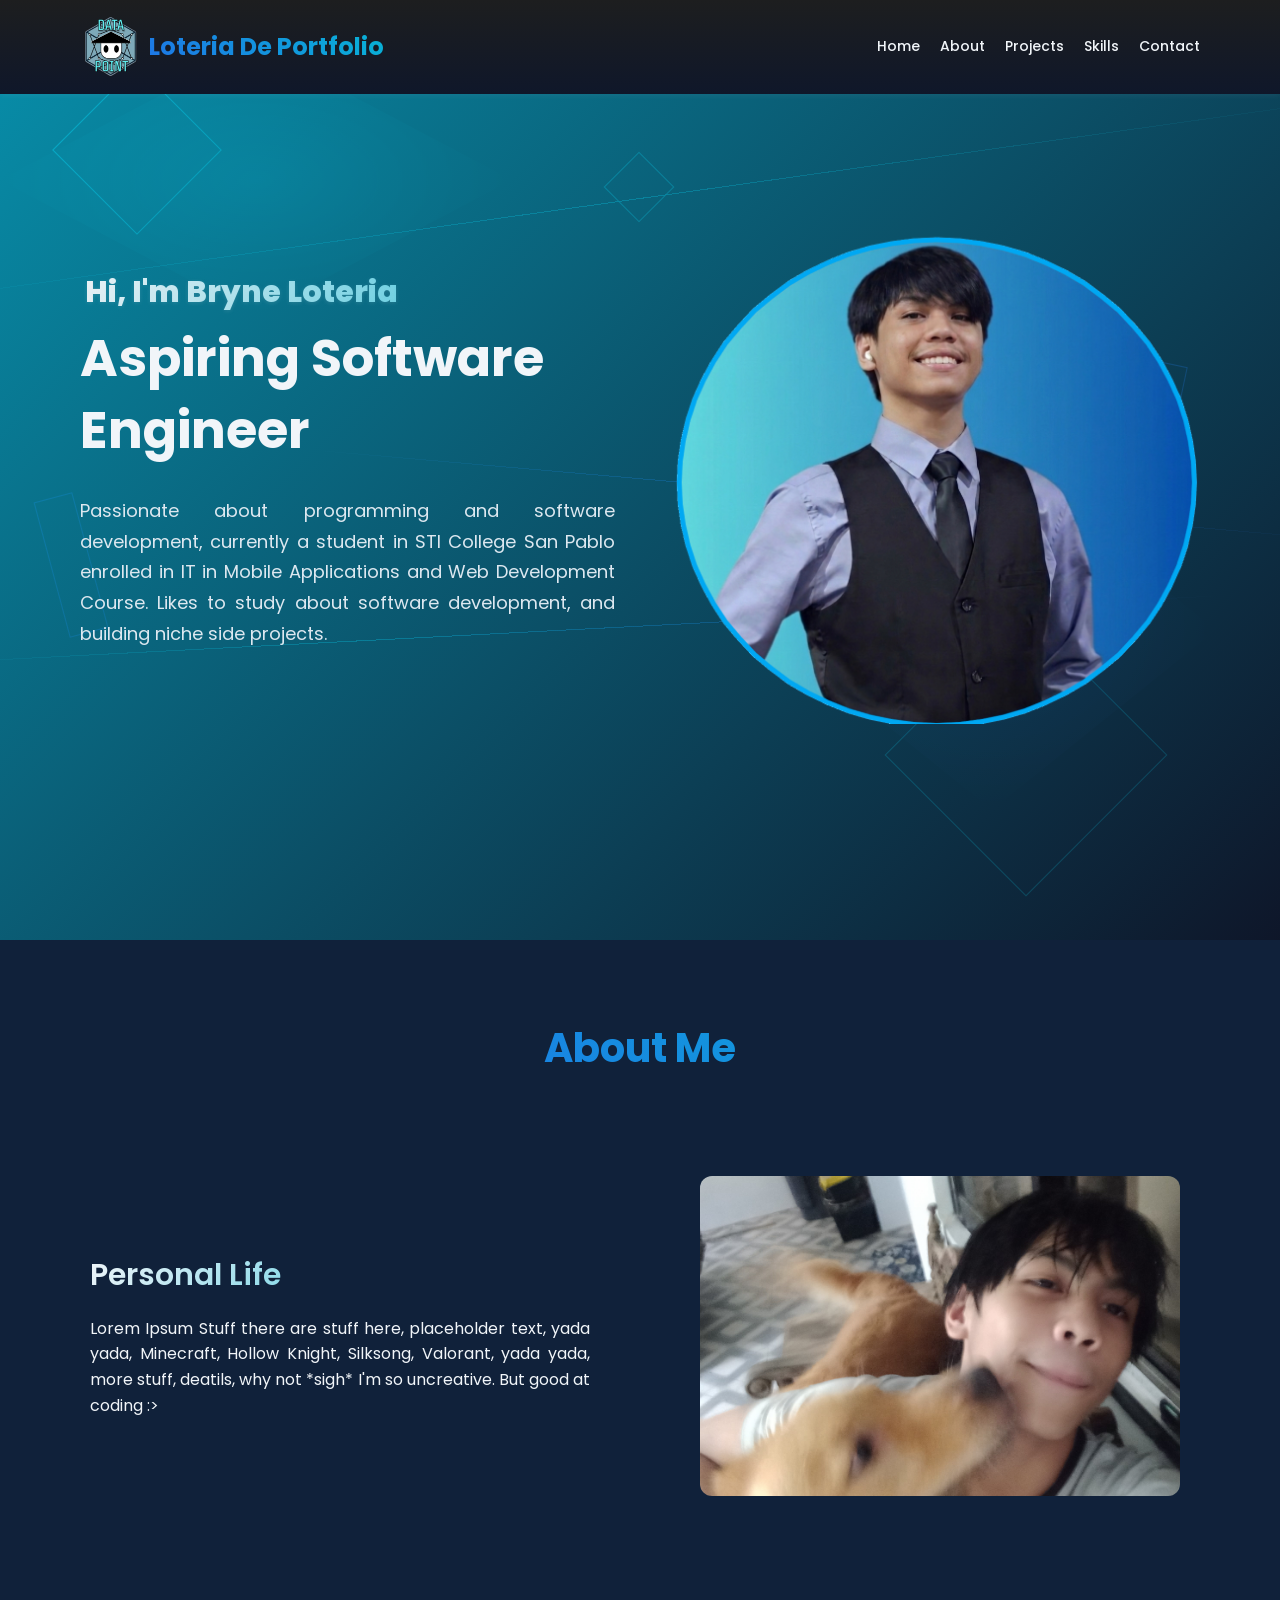
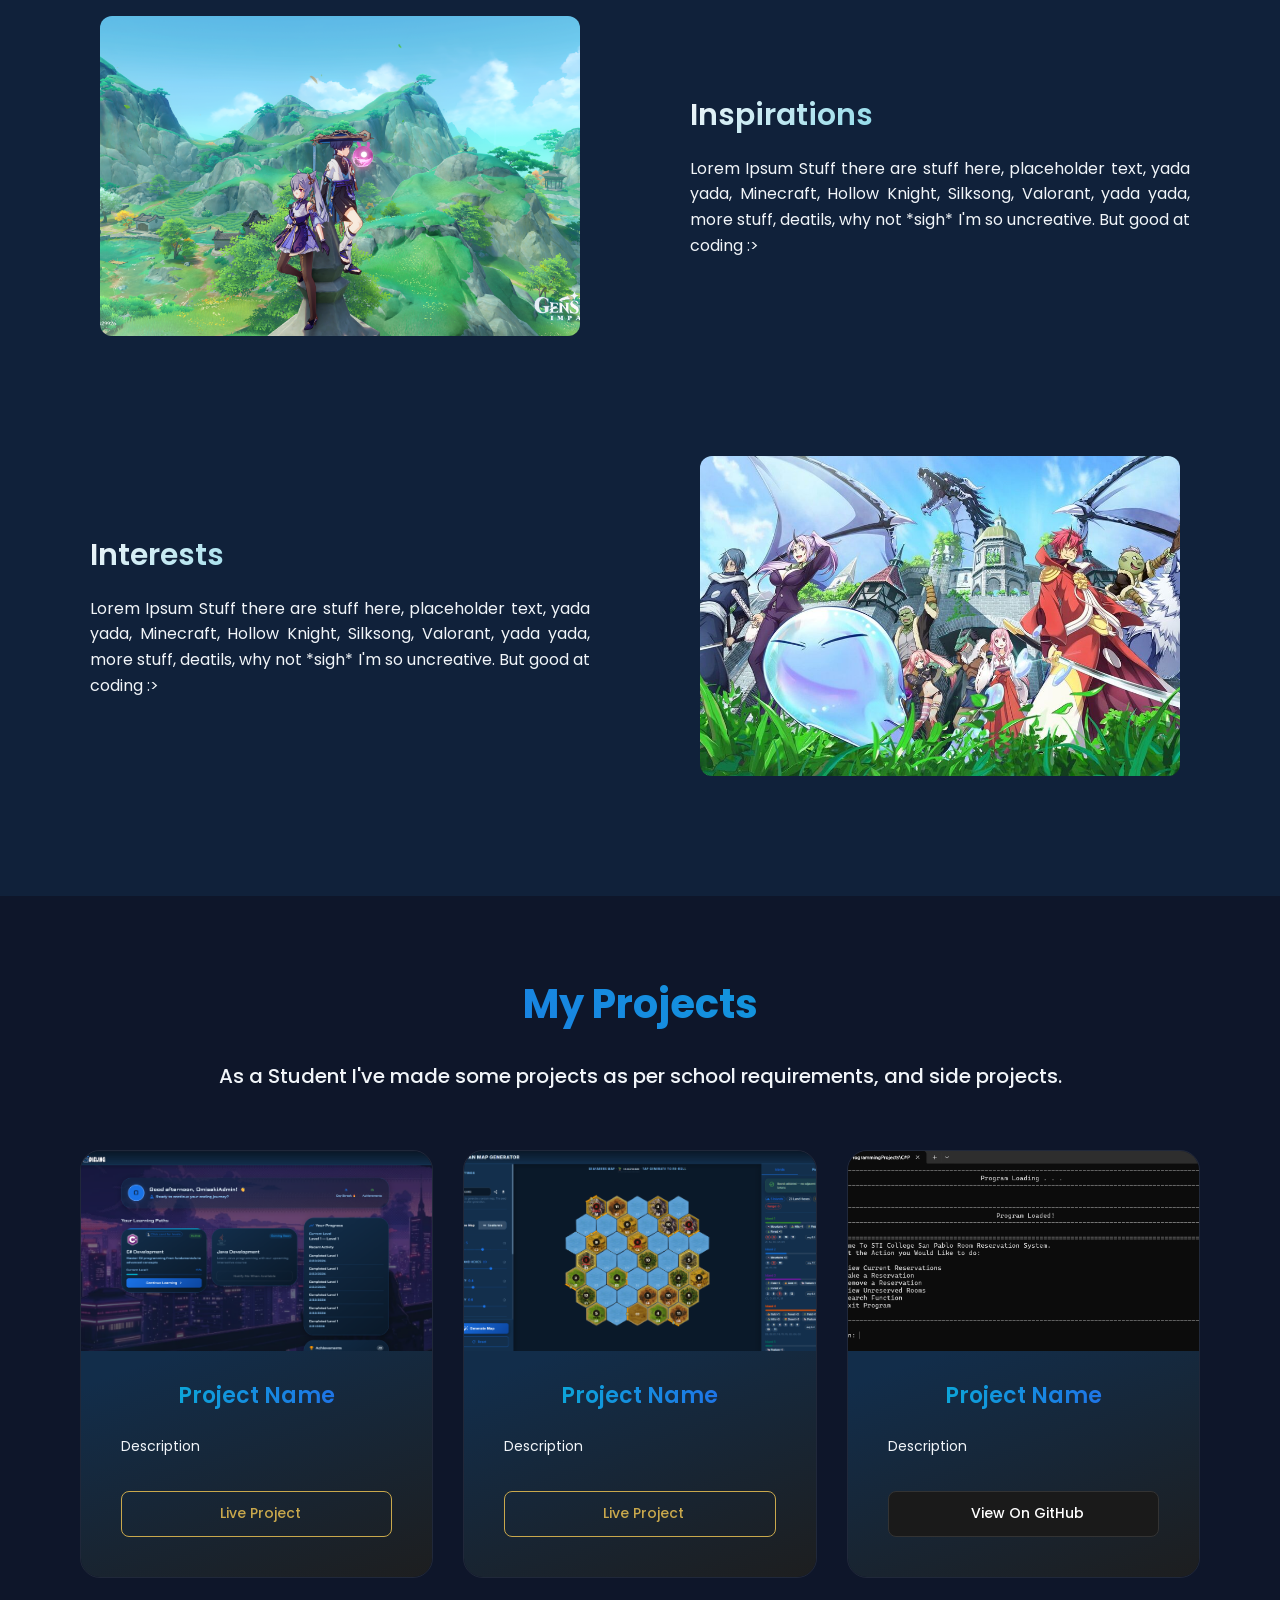
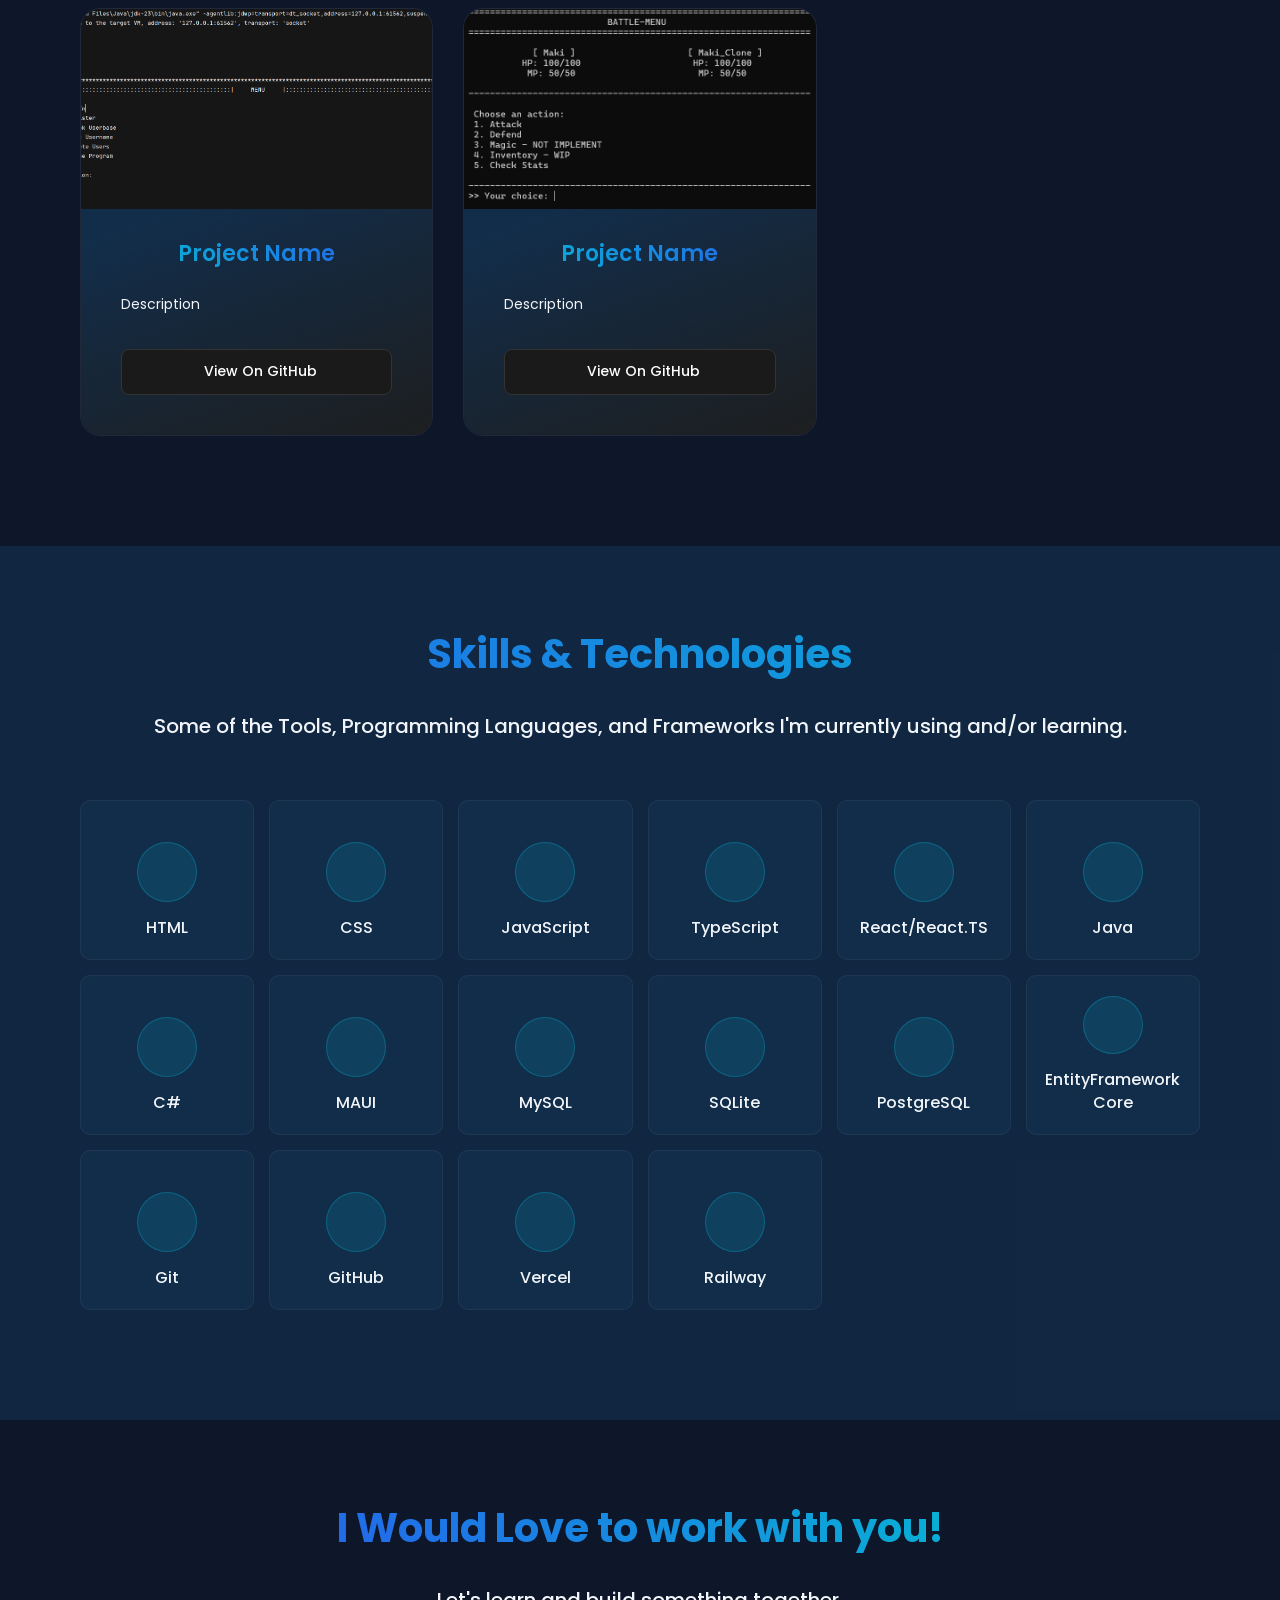
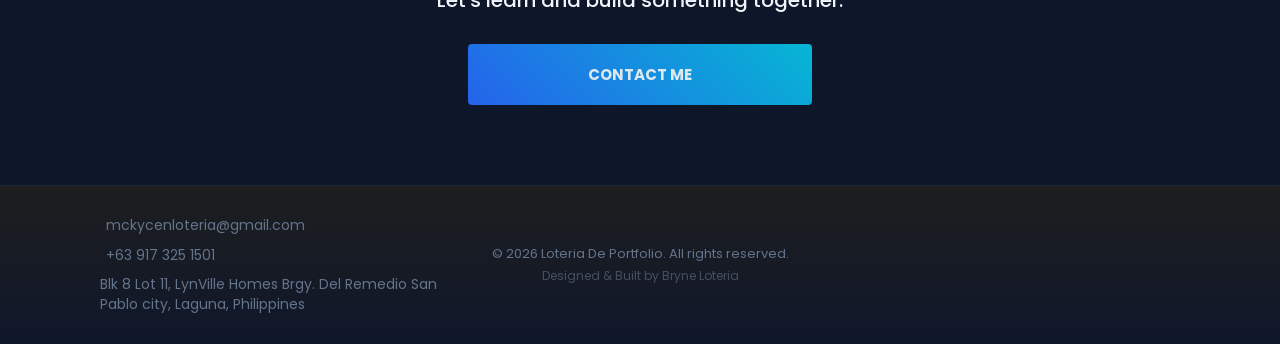
==== index.html @ ac5cb2bf "InitialCommit" ====
<!doctype html>
<html lang="en">
  <head>
    <meta charset="UTF-8" />
    <meta name="viewport" content="width=device-width, initial-scale=1.0" />
    <meta
      name="description"
      content="Creative Visual Designs (CVD) is a platform for showcasing creative projects and visual designs"
    />
    <link
      rel="shortcut icon"
      href="./assets/loteria_logo.png"
      type="image/x-icon"
    />
    <link rel="stylesheet" href="./styles.css" />
    <link
      rel="stylesheet"
      href="https://cdnjs.cloudflare.com/ajax/libs/font-awesome/7.0.1/css/all.min.css"
    />
    <link
      rel="stylesheet"
      href="https://cdn.jsdelivr.net/gh/devicons/devicon@latest/devicon.min.css"
    />
    <title>Creative Visual Designs - Home</title>
  </head>
  <body>
    <!-- BACKGROUND ANIMATION -->
    <div class="aurora" aria-hidden="true">
      <div class="aurora__line aurora__line--1"></div>
      <div class="aurora__line aurora__line--2"></div>
      <div class="aurora__line aurora__line--3"></div>
      <div class="aurora__shape aurora__shape--1"></div>
      <div class="aurora__shape aurora__shape--2"></div>
      <div class="aurora__shape aurora__shape--3"></div>
      <div class="aurora__shape aurora__shape--4"></div>
      <div class="aurora__shape aurora__shape--5"></div>
      <div class="aurora__blob aurora__blob--1"></div>
      <div class="aurora__blob aurora__blob--2"></div>
    </div>

    <!-- HEADER -->
    <header class="header">
      <div class="container">
        <nav>
          <a href="#" class="header__logo">
            <img
              src="./assets/loteria_logo.png"
              alt="Logo"
              class="header__logo-icon"
            />
            Loteria De Portfolio</a
          >
          <ul class="header__nav-links" id="navLinks">
            <li><a href="#">Home</a></li>
            <li><a href="#">About</a></li>
            <li><a href="#">Projects</a></li>
            <li><a href="#">Skills</a></li>
            <li><a href="#">Contact</a></li>
          </ul>
          <div class="header__burger" id="burger">
            <span></span>
            <span></span>
            <span></span>
          </div>
        </nav>
      </div>
    </header>

    <!-- HERO -->

    <section class="hero">
      <div class="hero__background">
        <img
          class="hero__image-background"
          src="https://plus.unsplash.com/premium_photo-1661872817492-fd0c30404d74?q=80&w=1187&auto=format&fit=crop&ixlib=rb-4.1.0&ixid=M3wxMjA3fDB8MHxwaG90by1wYWdlfHx8fGVufDB8fHx8fA%3D%3D"
          alt="Hero Image"
        />
        <div class="hero__overlay overlay"></div>
      </div>
      <div class="container">
        <div class="hero__grid">
          <div class="hero__section-left">
            <div class="hero__typography">
              <h1 class="hero__title">Hi, I'm Bryne Loteria</h1>
              <h2 class="hero__subtitle">Aspiring Software Engineer</h2>
              <p class="hero__description">
                Passionate about programming and software development, currently
                a student in STI College San Pablo enrolled in IT in Mobile
                Applications and Web Development Course. Likes to study about
                software development, and building niche side projects.
              </p>
            </div>
            <div class="socials-container hero-socials-container">
              <a href="#" class="socials__button">
                <i class="fa-brands fa-linkedin-in"></i>
              </a>
              <a href="#" class="socials__button">
                <i class="fa-brands fa-github"></i>
              </a>
              <a href="#" class="socials__button">
                <i class="fa-brands fa-facebook-f"></i>
              </a>
              <a href="#" class="socials__button">
                <i class="fa-brands fa-x-twitter"></i>
              </a>
            </div>
          </div>
          <div class="hero__section-right">
            <img src="./assets/hero__image.png" alt="" class="hero__image" />
          </div>
        </div>
      </div>
    </section>

    <!-- ABOUT ME -->

    <section class="about">
      <div class="container">
        <h2 class="section-title">About Me</h2>
        <div class="about__section about__grid">
          <div class="about__section-left">
            <h3 class="about__section-title">Personal Life</h3>
            <p class="about__section-description">
              Lorem Ipsum Stuff there are stuff here, placeholder text, yada
              yada, Minecraft, Hollow Knight, Silksong, Valorant, yada yada,
              more stuff, deatils, why not *sigh* I'm so uncreative. But good at
              coding :>
            </p>
          </div>
          <div class="about__section-right">
            <div class="about__image-scroller">
              <div class="scroller__strip">
                <img src="./assets/about/about-1-1.jpg" alt="Photo 1" />
                <img src="./assets/about/about-1-2.jpg" alt="Photo 2" />
                <img src="./assets/about/about-1-3.jpg" alt="Photo 3" />
                <img src="./assets/about/about-1-4.jpg" alt="Photo 4" />
              </div>
            </div>
          </div>
        </div>
        <div class="about__section about__grid about__grid--inverted">
          <div class="about__section-right">
            <div class="about__image-scroller">
              <div class="scroller__strip">
                <img src="./assets/about/about-3-1.png" alt="Photo 1" />
                <img src="./assets/about/about-3-2.png" alt="Photo 2" />
                <img src="./assets/about/about-3-3.png" alt="Photo 3" />
                <img src="./assets/about/about-3-4.png" alt="Photo 4" />
              </div>
            </div>
          </div>
          <div class="about__section-left">
            <h3 class="about__section-title">Inspirations</h3>
            <p class="about__section-description">
              Lorem Ipsum Stuff there are stuff here, placeholder text, yada
              yada, Minecraft, Hollow Knight, Silksong, Valorant, yada yada,
              more stuff, deatils, why not *sigh* I'm so uncreative. But good at
              coding :>
            </p>
          </div>
        </div>
        <div class="about__section about__grid">
          <div class="about__section-left">
            <h3 class="about__section-title">Interests</h3>
            <p class="about__section-description">
              Lorem Ipsum Stuff there are stuff here, placeholder text, yada
              yada, Minecraft, Hollow Knight, Silksong, Valorant, yada yada,
              more stuff, deatils, why not *sigh* I'm so uncreative. But good at
              coding :>
            </p>
          </div>
          <div class="about__section-right">
            <div class="about__image-scroller">
              <div class="scroller__strip">
                <img src="./assets/about/about-2-1.jpg" />
                <img src="./assets/about/about-2-2.jpg" />
                <img src="./assets/about/about-2-3.jpg" alt="Photo 3" />
                <img src="./assets/about/about-2-4.jpg" alt="Photo 4" />
              </div>
            </div>
          </div>
        </div>
      </div>
    </section>

    <!-- PROJECTS -->

    <section class="projects">
      <div class="container">
        <h2 class="section-title">My Projects</h2>
        <p class="projects__subtitle">
          As a Student I've made some projects as per school requirements, and
          side projects.
        </p>
        <div class="projects__grid">
          <div class="projects__card">
            <img
              src="./assets/projects/project-1.png"
              alt="ProjectImage"
              class="projects__card-image"
            />
            <div class="projects__card-body">
              <h3 class="projects__card-title">Project Name</h3>
              <p class="projects__card-description">Description</p>
              <a
                href="https:/codieling.vercel.app"
                target="_blank"
                rel="noopener noreferrer"
                class="projects__card-button projects-btn-vercel"
                ><i class="fa-solid fa-arrow-up-right-from-square"></i> Live
                Project
              </a>
            </div>
          </div>
          <div class="projects__card">
            <img
              src="./assets/projects/project-2.png"
              alt="ProjectImage"
              class="projects__card-image"
            />
            <div class="projects__card-body">
              <h3 class="projects__card-title">Project Name</h3>
              <p class="projects__card-description">Description</p>
              <a
                href="https:/catan-maki-generator.vercel.app"
                target="_blank"
                rel="noopener noreferrer"
                class="projects__card-button projects-btn-vercel"
                ><i class="fa-solid fa-arrow-up-right-from-square"></i> Live
                Project
              </a>
            </div>
          </div>
          <div class="projects__card">
            <img
              src="./assets/projects/project-3.png"
              alt="ProjectImage"
              class="projects__card-image"
            />
            <div class="projects__card-body">
              <h3 class="projects__card-title">Project Name</h3>
              <p class="projects__card-description">Description</p>
              <a
                href="https://github.com/Omisaki-Maki/RoomReservationSystem-ILS"
                target="_blank"
                rel="noopener noreferrer"
                class="projects__card-button projects-btn-github"
                ><i class="fa-brands fa-github"></i>View On GitHub</a
              >
            </div>
          </div>
          <div class="projects__card">
            <img
              src="./assets/projects/project-4.png"
              alt="ProjectImage"
              class="projects__card-image"
            />
            <div class="projects__card-body">
              <h3 class="projects__card-title">Project Name</h3>
              <p class="projects__card-description">Description</p>
              <a
                href="https://github.com/Omisaki-Maki/COMPRG3-ATTENDANCE_SYSTEM-ILS"
                target="_blank"
                rel="noopener noreferrer"
                class="projects__card-button projects-btn-github"
                ><i class="fa-brands fa-github"></i>View On GitHub</a
              >
            </div>
          </div>
          <div class="projects__card">
            <img
              src="./assets/projects/project-5.png"
              alt="ProjectImage"
              class="projects__card-image"
            />
            <div class="projects__card-body">
              <h3 class="projects__card-title">Project Name</h3>
              <p class="projects__card-description">Description</p>
              <a
                href="https://github.com/Omisaki-Maki/TurnBasedGame"
                target="_blank"
                rel="noopener noreferrer"
                class="projects__card-button projects-btn-github"
                ><i class="fa-brands fa-github"></i>View On GitHub</a
              >
            </div>
          </div>
        </div>
      </div>
    </section>

    <!-- SKILLS -->

    <section class="skills">
      <div class="container">
        <h2 class="section-title">Skills & Technologies</h2>
        <p class="section-description">
          Some of the Tools, Programming Languages, and Frameworks I'm currently
          using and/or learning.
        </p>
        <div class="skills__grid">
          <div class="skills__item">
            <div class="skills__item-icon">
              <i class="fa-brands fa-html5"></i>
            </div>
            <span class="skills__item-skill"> HTML </span>
          </div>
          <div class="skills__item">
            <div class="skills__item-icon">
              <i class="fa-brands fa-css3-alt"></i>
            </div>
            <span class="skills__item-skill"> CSS </span>
          </div>
          <div class="skills__item">
            <div class="skills__item-icon">
              <i class="fa-brands fa-js"></i>
            </div>
            <span class="skills__item-skill"> JavaScript </span>
          </div>
          <div class="skills__item">
            <div class="skills__item-icon">
              <i class="devicon-typescript-plain"></i>
            </div>
            <span class="skills__item-skill"> TypeScript </span>
          </div>
          <div class="skills__item">
            <div class="skills__item-icon">
              <i class="fa-brands fa-react"></i>
            </div>
            <span class="skills__item-skill"> React/React.TS </span>
          </div>
          <div class="skills__item">
            <div class="skills__item-icon">
              <i class="fa-brands fa-java"></i>
            </div>
            <span class="skills__item-skill"> Java </span>
          </div>
          <div class="skills__item">
            <div class="skills__item-icon">
              <i class="devicon-csharp-plain"></i>
            </div>
            <span class="skills__item-skill"> C# </span>
          </div>
          <div class="skills__item">
            <div class="skills__item-icon">
              <i class="fa-solid fa-mobile-screen"></i>
            </div>
            <span class="skills__item-skill"> MAUI </span>
          </div>
          <div class="skills__item">
            <div class="skills__item-icon">
              <i class="fa-solid fa-database"></i>
            </div>
            <span class="skills__item-skill"> MySQL </span>
          </div>
          <div class="skills__item">
            <div class="skills__item-icon">
              <i class="fa-solid fa-database"></i>
            </div>
            <span class="skills__item-skill"> SQLite </span>
          </div>
          <div class="skills__item">
            <div class="skills__item-icon">
              <i class="devicon-postgresql-plain"></i>
            </div>
            <span class="skills__item-skill"> PostgreSQL </span>
          </div>
          <div class="skills__item">
            <div class="skills__item-icon">
              <i class="fa-solid fa-layer-group"></i>
            </div>
            <span class="skills__item-skill"> EntityFramework Core </span>
          </div>
          <div class="skills__item">
            <div class="skills__item-icon">
              <i class="fa-brands fa-git-alt"></i>
            </div>
            <span class="skills__item-skill"> Git </span>
          </div>
          <div class="skills__item">
            <div class="skills__item-icon">
              <i class="fa-brands fa-github"></i>
            </div>
            <span class="skills__item-skill"> GitHub </span>
          </div>
          <div class="skills__item">
            <div class="skills__item-icon">
              <i class="fa-solid fa-play"></i>
            </div>
            <span class="skills__item-skill"> Vercel </span>
          </div>
          <div class="skills__item">
            <div class="skills__item-icon">
              <i class="fa-solid fa-train-subway"></i>
            </div>
            <span class="skills__item-skill"> Railway </span>
          </div>
        </div>
      </div>
    </section>

    <!-- CONTACT -->

    <section class="contact">
      <div class="container">
        <h2 class="section-title">I Would Love to work with you!</h2>
        <p class="section-description">
          Let's learn and build something together.
        </p>
        <a href="#" class="contact__button">CONTACT ME</a>
      </div>
    </section>

    <!-- FOOTER -->

    <footer class="footer">
      <div class="container">
        <div class="footer__grid">
          <div class="footer__col footer__col--left">
            <ul class="footer__contact">
              <li>
                <i class="fa-solid fa-envelope"></i>
                <a href="mailto:you@email.com">mckycenloteria@gmail.com</a>
              </li>
              <li>
                <i class="fa-solid fa-phone"></i>
                <a href="tel:+1234567890">+63 917 325 1501</a>
              </li>
              <li>
                <i class="fa-solid fa-location-dot"></i>
                <span
                  >Blk 8 Lot 11, LynVille Homes Brgy. Del Remedio San Pablo
                  city, Laguna, Philippines</span
                >
              </li>
            </ul>
          </div>
          <div class="footer__col footer__col--center">
            <p class="footer__copyright">
              © 2026 Loteria De Portfolio. All rights reserved.
            </p>
            <p class="footer__credit">Designed & Built by Bryne Loteria</p>
          </div>
          <div class="footer__col footer__col--right">
            <div class="socials-container">
              <a href="#"><i class="fa-brands fa-github"></i></a>
              <a href="#"><i class="fa-brands fa-linkedin"></i></a>
              <a href="#"><i class="fa-brands fa-facebook"></i></a>
              <a href="#" class="socials__button">
                <i class="fa-brands fa-x-twitter"></i>
              </a>
            </div>
          </div>
        </div>
      </div>
    </footer>

    <!-- SCRIPT -->
    <script>
      const burger = document.getElementById("burger");
      const navLinks = document.getElementById("navLinks");
      burger.addEventListener("click", () => {
        burger.classList.toggle("active");
        navLinks.classList.toggle("active");
      });
    </script>
  </body>
</html>
---- styles.css ----
/* ============================================================
   styles.css — Creative Visual Designs (CVD)
   =====================================================/* TABLE OF CONTENTS
   -----------------
   1.  Abstracts    — tokens
   2.  Reset        
   3.  Base         
   4.  Layout       — .container, .badge, .socials-container
   5.  Header       
   6.  Hero         
   7.  About        
   8.  Projects     
   9.  Skills       
   10. Contact      
   11. Footer       
   12. Animations   
   13. Aurora       
*/

/* ============================================================
   1. ABSTRACTS
   ============================================================ */

@import url("https://fonts.googleapis.com/css2?family=Comic+Relief:wght@400;700&family=Iceland&family=Kanit:ital,wght@0,100;0,200;0,300;0,400;0,500;0,600;0,700;0,800;0,900;1,100;1,200;1,300;1,400;1,500;1,600;1,700;1,800;1,900&family=Open+Sans:ital,wght@0,300..800;1,300..800&family=Pixelify+Sans:wght@400..700&family=Poppins:ital,wght@0,100;0,200;0,300;0,400;0,500;0,600;0,700;0,800;0,900;1,100;1,200;1,300;1,400;1,500;1,600;1,700;1,800;1,900&family=Science+Gothic:wght@100..900&display=swap");

:root {
  /* fonts */
  --font-poppins: "Poppins", sans-serif;

  /* colors */
  --clr-primary: #2563eb;
  --clr-secondary: #1e40af;
  --clr-accent: #06b6d4;
  --clr-dark-primary: #0f172a;
  --clr-dark-secondary: #122d4a;
  --clr-dark-tertiary: #1d1e1f;
  --clr-light: #f1f5f9;
  --clr-white: #ffffff;
  --clr-gray: #64748b;
  --clr-light-warm: #dde8f0;

  --gradient-base: linear-gradient(
    0deg,
    var(--clr-dark-primary),
    var(--clr-dark-tertiary)
  );
  --gradient-shimmer: linear-gradient(
    135deg,
    transparent 40%,
    var(--clr-accent) 100%
  );
  --gradient-accent: linear-gradient(
    45deg,
    var(--clr-primary) 0%,
    var(--clr-accent) 100%
  );

  --gradient-accent-dark: linear-gradient(
    135deg,
    var(--clr-accent) 0%,
    var(--clr-dark-primary) 100%
  );

  --gradient-accent-dark-deep: linear-gradient(
    180deg,
    var(--clr-accent) 0%,
    var(--clr-dark-secondary) 60%,
    var(--clr-dark-primary) 100%
  );

  --gradient-primary-dark-accent: linear-gradient(
    135deg,
    var(--clr-primary) 0%,
    var(--clr-dark-secondary) 50%,
    var(--clr-accent) 100%
  );

  --gradient-primary-dark-accent-diagonal: linear-gradient(
    45deg,
    var(--clr-dark-primary) 0%,
    var(--clr-primary) 45%,
    var(--clr-accent) 100%
  );

  --gradient-surface: linear-gradient(
    160deg,
    var(--clr-dark-secondary) 10%,
    var(--clr-dark-tertiary) 100%
  );

  --gradient-ocean: linear-gradient(
    180deg,
    var(--clr-dark-secondary) 0%,
    var(--clr-primary) 50%,
    var(--clr-dark-primary) 100%
  );

  --gradient-electric: linear-gradient(
    90deg,
    var(--clr-accent) 0%,
    var(--clr-primary) 100%
  );

  --gradient-frost: linear-gradient(
    135deg,
    var(--clr-light) 0%,
    var(--clr-accent) 100%
  );

  /* border radius */
  --radius: 12px;
  --border-radius: 0.5rem;
  --border-radius-lg: 1rem;
  --border-radius-xl: 2rem;

  /* shadows */
  --shadow-sm: 0 2px 6px rgba(255, 255, 255, 0.05);
  --shadow-md: 0 4px 8px 0px rgba(255, 255, 255, 0.08);
  --shadow-lg: 0 10px 15px -3px rgba(255, 255, 255, 0.1);
  --shadow-light: 0 4px 12px rgba(241, 245, 249, 0.08);

  /* text shadows */
  --text-shadow-sm: 0 1px 3px rgba(0, 0, 0, 0.4);
  --text-shadow-md: 0 2px 6px rgba(0, 0, 0, 0.5);
  --text-shadow-lg: 0 4px 12px rgba(0, 0, 0, 0.6);
  --text-shadow-light: 0 1px 4px rgba(223, 223, 223, 0.15);
  --text-shadow-accent: 0 0 12px rgba(6, 182, 212, 0.6);
  --text-shadow-primary: 0 0 16px rgba(37, 99, 235, 0.5);

  /* transitions */
  --transition: all 0.3s cubic-bezier(0.4, 0, 0.2, 1);
  --transition-fast: 0.2s ease;
  --transition-normal: 0.3s ease;
  --transition-slow: 0.5s ease;
}

/* ============================================================
   2. RESET
   ============================================================ */

*,
*::before,
*::after {
  box-sizing: border-box;
  margin: 0;
  padding: 0;
}

a,
abbr,
acronym,
address,
applet,
article,
aside,
big,
blockquote,
body,
caption,
cite,
code,
dd,
del,
dfn,
div,
dl,
dt,
em,
fieldset,
font,
form,
h1,
h2,
h3,
h4,
h5,
h6,
html,
iframe,
img,
ins,
kbd,
label,
legend,
li,
object,
ol,
p,
pre,
q,
s,
samp,
section,
small,
span,
strike,
strong,
sub,
sup,
table,
tbody,
td,
tfoot,
th,
thead,
tr,
tt,
ul,
var {
  border: 0;
  font: inherit;
  vertical-align: baseline;
}

ul,
ol {
  list-style: none;
}

a {
  text-decoration: none;
}

img {
  max-width: 100%;
  height: auto;
  display: block;
}

table {
  border-collapse: collapse;
  border-spacing: 0;
}

/* ============================================================
   3. BASE
   ============================================================ */

html {
  font-size: 62.5% !important; /* 1rem = 10px */
  height: 100% !important;
  scroll-behavior: smooth !important;
}

body {
  background: var(--clr-dark-primary);
  color: var(--clr-light);
  font-family: var(--font-poppins) !important;
  font-size: 1.4rem !important;
  line-height: 1.4 !important;
  overflow-x: hidden !important;
}

/* ============================================================
   4. LAYOUT REUSEABLE
   ============================================================ */

.container {
  width: 100%;
  max-width: 120rem;
  margin: 0 auto;
  padding: 0 4rem;
}

.badge {
  color: var(--clr-accent);
  border: 1px solid var(--clr-accent);
  border-radius: 20px;
  padding: 0.25rem 0.85rem;
  font-size: 0.75rem;
  letter-spacing: 0.05em;
  display: inline-block;
}

.socials-container {
  display: flex;
  gap: 2.5rem;
  font-weight: 600;
  font-size: 2rem;

  & i {
    transition: var(--transition-normal);
    color: var(--clr-white);
    &:hover {
      transform: translateY(-4px);
    }
  }
}

.section-title {
  background: var(--gradient-accent);
  -webkit-background-clip: text;
  -webkit-text-fill-color: transparent;
  background-clip: text;

  font-size: clamp(3rem, 5vw, 4rem);
  font-weight: 700;
  text-align: center;

  padding: 3rem 1rem;
}

.section-description {
  text-align: center;
  font-weight: 440;
  font-size: clamp(1.6rem, 3vw, 2rem);
}
/* ============================================================
   5. HEADER
   ============================================================ */

.header {
  background: var(--gradient-base);
  backdrop-filter: blur(10px);
  position: fixed;
  width: 100%;
  top: 0;
  z-index: 1000;
  box-shadow: var(--shadow-sm);

  & nav {
    display: flex;
    justify-content: space-between;
    align-items: center;
    padding: 0.5rem 0;
  }

  & .container {
    padding: 1rem 4rem;
  }
}

.header__logo {
  display: flex;
  align-items: center;
  gap: 0.5rem;
  font-size: clamp(1.8rem, 5vw, 2.4rem);
  font-weight: 700;
  background: var(--gradient-accent);
  -webkit-background-clip: text;
  -webkit-text-fill-color: transparent;
  background-clip: text;
  text-decoration: none;
  transition: var(--transition);
  &:hover {
    transform: scale(1.08);
  }

  & span {
    display: flex;
    justify-content: center;
    align-items: center;
    width: 2.5rem;
    height: 2.5rem;
    color: var(--accent);
    border-radius: var(--border-radius);
    background: var(--gradient-accent);
    font-size: 2rem;
    font-weight: 700;
  }
}

.header__logo-icon {
  width: clamp(40px, 5vw, 64px);
}

.header__nav-links {
  display: flex;
  list-style: none;
  gap: 2rem;

  & a {
    text-decoration: none;
    color: var(--clr-light);
    font-weight: 500;
    position: relative;
    transition: var(--transition);

    &:hover {
      color: var(--clr-accent);
    }

    &::after {
      content: "";
      position: absolute;
      bottom: -8px;
      left: 0;
      width: 0;
      height: 2px;
      background: var(--gradient-accent);
      transition: var(--transition);
    }

    &:hover::after {
      width: 100%;
    }
  }

  @media (max-width: 768px) {
    position: fixed;
    right: -100%;
    top: 80px;
    margin-top: 1rem;
    flex-direction: row;
    justify-content: space-evenly;
    width: 100%;
    text-align: center;
    transition: var(--transition);
    box-shadow: var(--shadow-md);
    background-color: var(--clr-dark-primary);
    padding: 2rem 0;
    gap: 1.5rem;

    &.active {
      right: 0;
    }
  }
}

/* BURGER BUTTON */

.header__burger {
  display: none;
  flex-direction: column;
  cursor: pointer;
  gap: 5px;

  & span {
    width: 25px;
    height: 3px;
    background: var(--gradient-electric);
    border-radius: var(--border-radius);
    transition: var(--transition);
  }

  @media (max-width: 768px) {
    display: flex;
    cursor: pointer;
    flex-direction: column;
    gap: 5px;

    &.active span:nth-child(1) {
      transform: rotate(45deg) translate(5px, 5px);
    }

    &.active span:nth-child(2) {
      opacity: 0;
    }

    &.active span:nth-child(3) {
      transform: rotate(-45deg) translate(7px, -6px);
    }
  }
}

/* ====================================
               HERO
==================================== */

.hero {
  position: relative;
  padding: 5rem 0;
  margin-top: 40px;
  overflow: hidden;
  min-height: 100vh;
}

.hero__background {
  position: absolute;
  inset: 0;
  z-index: 0;
}

.hero__image-background {
  width: 100%;
  height: 100%;
  opacity: 0.85;
  filter: blur(1px);
  object-fit: cover;
  object-position: center;
  display: block;
}

.hero__overlay {
  position: absolute;
  inset: 0;
  opacity: 0.75;
  background: var(--gradient-accent-dark);
}

.hero .container {
  position: relative;
  z-index: 1;
}

.hero__grid {
  display: grid;
  grid-template-columns: 1fr 1fr;
  min-height: calc(100vh - 40px - 10rem);
  align-items: center;
  gap: 5rem;

  @media (max-width: 1024px) {
    grid-template-columns: 1fr;
    justify-items: center;
  }
}

.hero__section-left {
  display: flex;
  flex-direction: column;
  gap: 2rem;
}

.hero__typography {
  display: flex;
  flex-direction: column;
  gap: 1rem;
  padding: 2rem 0;
  color: var(--clr-light);

  @media (max-width: 1024px) {
    text-align: center;
  }
}

.hero__title {
  font-size: clamp(2.4rem, 3vw, 3rem);
  font-weight: 750;
  line-height: 1.4;
  background: var(--gradient-frost);
  -webkit-background-clip: text;
  -webkit-text-fill-color: transparent;
  background-clip: text;
  text-shadow: var(--text-shadow-light);
  padding: 0 0.5rem;
}

.hero__subtitle {
  font-size: clamp(4rem, 4vw, 5.5rem);
  font-weight: 700;
  line-height: 1.4;
  color: var(--clr-light);
}

.hero__description {
  color: var(--clr-light-warm);
  line-height: 1.7;
  margin-top: 2rem;
  text-align: justify;
  font-weight: 400;
  font-size: clamp(1.5rem, 1.5vw, 1.8rem);
}

.hero-socials-container {
  justify-content: center;
  align-items: center;

  & i {
    font-size: clamp(2rem, 2vw, 3rem);
  }
}

.hero__image {
  object-fit: contain;
  width: clamp(300px, 60vw, 750px);
  height: clamp(300px, 60vw, 750px);
}

/* ====================================
               ABOUT
==================================== */

.about {
  padding: 5rem 0;
  background: rgba(18, 45, 74, 0.5);
}

.about__grid {
  display: grid;
  grid-template-columns: 1fr 1fr;
  gap: 8rem;
  margin: 2rem 0;

  @media (max-width: 928px) {
    grid-template-columns: 1fr;
    gap: 1rem;
    margin: 4rem 0;
  }
}

.about__grid--inverted {
  grid-template-columns: 1fr 1fr;

  @media (max-width: 928px) {
    grid-template-columns: 1fr;
    gap: 1rem;
    margin: 4rem 0;

    .about__section-right {
      order: 2;
    }
    .about__section-left {
      order: 1;
    }
  }
}

.about__section {
  padding: 2rem 0;
}

.about__section-left {
  display: flex;
  flex-direction: column;
  gap: 2rem;
  justify-content: center;
  padding: 3rem 1rem;
}

.about__section-right {
  display: flex;
  flex-direction: column;
  gap: 2rem;
  justify-content: center;
  align-items: center;
  padding: 3rem 1rem;
}

.about__section-left,
.about__section-right {
  padding: 3rem 1rem;

  @media (max-width: 928px) {
    padding: 1rem 0;
    width: 100%;
  }
}

.about__section-title {
  font-weight: 600;
  font-size: 3rem;

  background: var(--gradient-frost);
  -webkit-background-clip: text;
  -webkit-text-fill-color: transparent;
  background-clip: text;
}

.about__section-description {
  line-height: 1.6;
  text-align: justify;
  font-weight: 400;
  font-size: 1.6rem;
}

/* ── SCROLLER ── */
.about__image-scroller {
  width: 100%;
  max-width: 480px;
  height: 320px;
  overflow: hidden;
  border-radius: 12px;

  @media (max-width: 928px) {
    max-width: 100%;
    height: 280px;
  }

  @media (max-width: 480px) {
    height: 220px;
  }
}

.scroller__strip {
  display: flex;
  flex-direction: column;
  width: 100%;
  animation: scroll-images 12s ease-in-out infinite;

  & img {
    width: 100%;
    height: 320px;
    object-fit: cover;
    flex-shrink: 0;

    @media (max-width: 928px) {
      height: 280px;
    }

    @media (max-width: 480px) {
      height: 220px;
    }
  }
}

/* ====================================
              PROJECTS
==================================== */

.projects {
  padding: 5rem 0;
  background: rgba(15, 23, 42, 0.5);
}

.projects__subtitle {
  text-align: center;
  font-weight: 440;
  font-size: clamp(1.6rem, 3vw, 2rem);
}

.projects__grid {
  display: grid;
  grid-template-columns: repeat(auto-fit, minmax(320px, 1fr));
  justify-content: center;
  margin: 6rem 0;
  gap: 3rem;
}

.projects__card {
  width: 100%;
  overflow: hidden;
  border-radius: var(--border-radius-xl);
  border: 1px solid rgba(255, 255, 255, 0.08);
  transition: var(--transition-slow);

  &:hover {
    transform: translateY(-8px);
    border: 2px solid var(--clr-accent);
  }

  &:hover .projects__card-image {
    transform: scale(1.08);
  }
}

.projects__card-image {
  width: 100%;
  height: 200px;
  object-fit: cover;
  display: block;
  transition: transform 0.5s ease;
}

.projects__card-body {
  display: flex;
  flex-direction: column;
  gap: 1rem;
  background: var(--gradient-surface);
  padding: 2rem 4rem;
}

.projects__card-title {
  font-weight: 600;
  font-size: 2.2rem;
  text-align: center;
  padding: 1rem 0;
  background: var(--gradient-electric);
  -webkit-background-clip: text;
  -webkit-text-fill-color: transparent;
  background-clip: text;
}

.projects__card-description {
  text-align: justify;
  padding: 0.5rem 0;
}

.projects__card-button {
  display: flex;
  align-items: center;
  justify-content: center;
  gap: 0.8rem;
  margin: 2rem 0;
  padding: 1.2rem 2rem;
  border-radius: 8px;
  font-size: 1.4rem;
  font-weight: 500;
  text-decoration: none;
  transition: var(--transition);
  width: 100%;
}

.projects-btn-vercel {
  background: transparent;
  color: #c9a84c;
  border: 1px solid #c9a84c;

  &:hover {
    background: rgba(201, 168, 76, 0.08);
  }
}

.projects-btn-github {
  background: #1a1a1a;
  color: var(--clr-white);
  border: 1px solid #333;

  &:hover {
    background: #2a2a2a;
  }
}

/* ====================================
              SKILLS
==================================== */

.skills {
  padding: 5rem 0;
  background: rgba(18, 45, 74, 0.75);
}

.skills__grid {
  display: grid;
  grid-template-columns: repeat(auto-fit, minmax(320px, 1fr));
  justify-content: center;
  margin: 6rem 0;
  gap: 3rem;
}

.skills__grid {
  display: grid;
  grid-template-columns: repeat(auto-fill, minmax(150px, 1fr));
  gap: 1.5rem;
}

.skills__item {
  display: flex;
  flex-direction: column;
  align-items: center;
  justify-content: flex-end;
  gap: 1.5rem;
  padding: 2rem;
  height: 160px;
  background: var(--clr-dark-secondary);
  border-radius: var(--border-radius-lg);
  border: 1px solid rgba(255, 255, 255, 0.05);
  transition: var(--transition);

  &:hover {
    border-color: var(--clr-accent);
  }
}

.skills__item-icon {
  display: flex;
  align-items: center;
  justify-content: center;
  width: 60px;
  height: 60px;
  border-radius: 50%;
  background-color: rgba(6, 182, 212, 0.15);
  border: 1px solid rgba(6, 182, 212, 0.3);
  font-size: 2.4rem;
  color: var(--clr-accent);
}

.skills__item-skill {
  text-align: center;
  font-size: 1.6rem;
  font-weight: 500;
  color: var(--clr-light);
}

/* ====================================
              CONTACT
==================================== */

.contact {
  padding: 5rem 0;
  background: rgba(15, 23, 42, 0.75);

  & .container {
    display: flex;
    flex-direction: column;
    justify-content: center;
    align-items: center;
  }
}

.contact__button {
  border-radius: 4px;
  padding: 2rem 12rem;
  margin: 3rem 0;
  background: var(--gradient-accent);
  color: var(--clr-light-warm);
  font-weight: 650;
  font-size: 1.5rem;
  text-align: center;

  @media (max-width: 420px) {
    padding: 2rem 6rem;
  }
}

/* ====================================
              FOOTER
==================================== */

.footer {
  background: var(--gradient-base);
  border-top: 1px solid rgba(255, 255, 255, 0.06);
  padding: 3rem 0;
}

.footer__grid {
  display: grid;
  grid-template-columns: 1fr 1fr 1fr;
  align-items: center;
  gap: 2rem;

  @media (max-width: 768px) {
    grid-template-columns: 1fr;
    text-align: center;
  }
}

.footer__contact {
  display: flex;
  flex-direction: column;
  gap: 1rem;

  & li {
    display: flex;
    align-items: center;
    gap: 1rem;
    font-size: 1.4rem;
    color: var(--clr-gray);
  }

  & i {
    color: var(--clr-accent);
    width: 16px;
  }

  & a {
    color: var(--clr-gray);
    transition: var(--transition);

    &:hover {
      color: var(--clr-accent);
    }
  }

  @media (max-width: 768px) {
    align-items: center;
  }
}

.footer__col--center {
  display: flex;
  flex-direction: column;
  align-items: center;
  gap: 0.5rem;
}

.footer__col--right {
  display: flex;
  justify-content: flex-end;

  @media (max-width: 768px) {
    justify-content: center;
  }
}

.footer__copyright {
  font-size: 1.3rem;
  color: var(--clr-gray);
}

.footer__credit {
  font-size: 1.2rem;
  color: var(--clr-gray);
  opacity: 0.6;
}
/* ====================================
             ANIMATIONS
======================================*/

@keyframes scroll-images {
  0%,
  18% {
    transform: translateY(0%);
  }
  25%,
  43% {
    transform: translateY(-25%);
  }
  50%,
  68% {
    transform: translateY(-50%);
  }
  75%,
  93% {
    transform: translateY(-75%);
  }
  100% {
    transform: translateY(0%);
  }
}

/* ====================================
        BACKGROUND ANIMATION 
======================================*/

.aurora {
  position: fixed;
  inset: 0;
  z-index: -1;
  overflow: hidden;
  pointer-events: none;
}

/* ── Geometric Lines ── */
.aurora__line {
  position: absolute;
  background: linear-gradient(
    90deg,
    transparent,
    rgba(6, 182, 212, 0.8),
    transparent
  );
  animation: aurora-fade 1.5s ease forwards;
  opacity: 0;
}

.aurora__line--1 {
  width: 120vw;
  height: 1px;
  top: 22%;
  left: -10%;
  transform: rotate(-8deg);
  animation-name: aurora-fade, line-drift-1;
  animation-duration: 1.5s, 20s;
  animation-delay: 0.2s, 1.5s;
  animation-fill-mode: forwards, none;
  animation-timing-function: ease, ease-in-out;
  animation-iteration-count: 1, infinite;
}

.aurora__line--2 {
  width: 80vw;
  height: 1px;
  top: 55%;
  right: -5%;
  transform: rotate(5deg);
  background: linear-gradient(
    90deg,
    transparent,
    rgba(37, 99, 235, 1),
    transparent
  );
  animation-name: aurora-fade, line-drift-2;
  animation-duration: 1.5s, 25s;
  animation-delay: 0.5s, 1.8s;
  animation-fill-mode: forwards, none;
  animation-timing-function: ease, ease-in-out;
  animation-iteration-count: 1, infinite;
}

.aurora__line--3 {
  width: 100vw;
  height: 1px;
  bottom: 30%;
  left: -5%;
  transform: rotate(-3deg);
  background: linear-gradient(
    90deg,
    transparent,
    rgba(6, 182, 212, 0.9),
    rgba(37, 99, 235, 0.8),
    transparent
  );
  animation-name: aurora-fade, line-drift-3;
  animation-duration: 1.5s, 30s;
  animation-delay: 0.8s, 2s;
  animation-fill-mode: forwards, none;
  animation-timing-function: ease, ease-in-out;
  animation-iteration-count: 1, infinite;
}

/* ── Geometric Shapes — diamonds & rectangles ── */
.aurora__shape {
  position: absolute;
  opacity: 0;
  animation: aurora-fade 1.5s ease forwards;
}

/* Diamond top-left */
.aurora__shape--1 {
  width: 120px;
  height: 120px;
  top: 10%;
  left: 6%;
  border: 1px solid rgba(6, 182, 212, 0.9);
  transform: rotate(45deg);
  animation-name: aurora-fade, shape-drift-1;
  animation-duration: 1.5s, 22s;
  animation-delay: 0.4s, 1.6s;
  animation-fill-mode: forwards, none;
  animation-timing-function: ease, ease-in-out;
  animation-iteration-count: 1, infinite;
}

/* Small rectangle mid-right */
.aurora__shape--2 {
  width: 60px;
  height: 100px;
  top: 40%;
  right: 8%;
  border: 1px solid rgba(37, 99, 235, 0.8);
  transform: rotate(12deg);
  animation-name: aurora-fade, shape-drift-2;
  animation-duration: 1.5s, 18s;
  animation-delay: 0.7s, 1.9s;
  animation-fill-mode: forwards, none;
  animation-timing-function: ease, ease-in-out;
  animation-iteration-count: 1, infinite;
}

/* Large diamond bottom-right */
.aurora__shape--3 {
  width: 200px;
  height: 200px;
  bottom: 5%;
  right: 12%;
  border: 1px solid rgba(6, 182, 212, 0.8);
  transform: rotate(45deg);
  animation-name: aurora-fade, shape-drift-3;
  animation-duration: 1.5s, 28s;
  animation-delay: 1s, 2.2s;
  animation-fill-mode: forwards, none;
  animation-timing-function: ease, ease-in-out;
  animation-iteration-count: 1, infinite;
}

/* Thin tall rectangle left */
.aurora__shape--4 {
  width: 40px;
  height: 140px;
  top: 55%;
  left: 4%;
  border: 1px solid rgba(30, 64, 175, 0.8);
  transform: rotate(-15deg);
  animation-name: aurora-fade, shape-drift-4;
  animation-duration: 1.5s, 24s;
  animation-delay: 1.2s, 2.4s;
  animation-fill-mode: forwards, none;
  animation-timing-function: ease, ease-in-out;
  animation-iteration-count: 1, infinite;
}

/* Small diamond center-top */
.aurora__shape--5 {
  width: 50px;
  height: 50px;
  top: 18%;
  left: 48%;
  border: 1px solid rgba(6, 182, 212, 0.8);
  transform: rotate(45deg);
  animation-name: aurora-fade, shape-drift-5;
  animation-duration: 1.5s, 16s;
  animation-delay: 0.6s, 1.7s;
  animation-fill-mode: forwards, none;
  animation-timing-function: ease, ease-in-out;
  animation-iteration-count: 1, infinite;
}

/* ── Glow blobs behind shapes for depth ── */
.aurora__blob {
  position: absolute;
  border-radius: 0;
  opacity: 0;
  animation: aurora-fade 1.5s ease forwards;
}

.aurora__blob--1 {
  width: 40vw;
  height: 30vh;
  background: radial-gradient(
    ellipse,
    rgba(6, 182, 212, 0.25) 0%,
    transparent 70%
  );
  top: 5%;
  left: 0%;
  clip-path: polygon(50% 0%, 100% 50%, 50% 100%, 0% 50%);
  animation-name: aurora-fade, blob-drift-1;
  animation-duration: 1.5s, 24s;
  animation-delay: 0s, 1.5s;
  animation-fill-mode: forwards, none;
  animation-timing-function: ease, ease-in-out;
  animation-iteration-count: 1, infinite;
}

.aurora__blob--2 {
  width: 35vw;
  height: 40vh;
  background: radial-gradient(
    ellipse,
    rgba(37, 99, 235, 0.24) 0%,
    transparent 70%
  );
  bottom: 10%;
  right: 5%;
  clip-path: polygon(50% 0%, 100% 50%, 50% 100%, 0% 50%);
  animation-name: aurora-fade, blob-drift-2;
  animation-duration: 1.5s, 30s;
  animation-delay: 0.5s, 2s;
  animation-fill-mode: forwards, none;
  animation-timing-function: ease, ease-in-out;
  animation-iteration-count: 1, infinite;
}

/* ── Keyframes ── */
@keyframes aurora-fade {
  from {
    opacity: 0;
  }
  to {
    opacity: 1;
  }
}

@keyframes line-drift-1 {
  0% {
    transform: rotate(-8deg) translateX(0);
  }
  50% {
    transform: rotate(-8deg) translateX(3vw);
  }
  100% {
    transform: rotate(-8deg) translateX(0);
  }
}

@keyframes line-drift-2 {
  0% {
    transform: rotate(5deg) translateX(0);
  }
  50% {
    transform: rotate(5deg) translateX(-4vw);
  }
  100% {
    transform: rotate(5deg) translateX(0);
  }
}

@keyframes line-drift-3 {
  0% {
    transform: rotate(-3deg) translateX(0);
  }
  50% {
    transform: rotate(-3deg) translateX(2vw);
  }
  100% {
    transform: rotate(-3deg) translateX(0);
  }
}

@keyframes shape-drift-1 {
  0% {
    transform: rotate(45deg) translate(0, 0);
  }
  50% {
    transform: rotate(48deg) translate(8px, 12px);
  }
  100% {
    transform: rotate(45deg) translate(0, 0);
  }
}

@keyframes shape-drift-2 {
  0% {
    transform: rotate(12deg) translate(0, 0);
  }
  50% {
    transform: rotate(10deg) translate(-6px, 10px);
  }
  100% {
    transform: rotate(12deg) translate(0, 0);
  }
}

@keyframes shape-drift-3 {
  0% {
    transform: rotate(45deg) translate(0, 0);
  }
  50% {
    transform: rotate(42deg) translate(10px, -8px);
  }
  100% {
    transform: rotate(45deg) translate(0, 0);
  }
}

@keyframes shape-drift-4 {
  0% {
    transform: rotate(-15deg) translate(0, 0);
  }
  50% {
    transform: rotate(-13deg) translate(5px, -10px);
  }
  100% {
    transform: rotate(-15deg) translate(0, 0);
  }
}

@keyframes shape-drift-5 {
  0% {
    transform: rotate(45deg) translate(0, 0);
  }
  50% {
    transform: rotate(48deg) translate(-5px, 8px);
  }
  100% {
    transform: rotate(45deg) translate(0, 0);
  }
}

@keyframes blob-drift-1 {
  0% {
    transform: translate(0, 0);
  }
  50% {
    transform: translate(3vw, 4vh);
  }
  100% {
    transform: translate(0, 0);
  }
}

@keyframes blob-drift-2 {
  0% {
    transform: translate(0, 0);
  }
  50% {
    transform: translate(-4vw, -3vh);
  }
  100% {
    transform: translate(0, 0);
  }
}
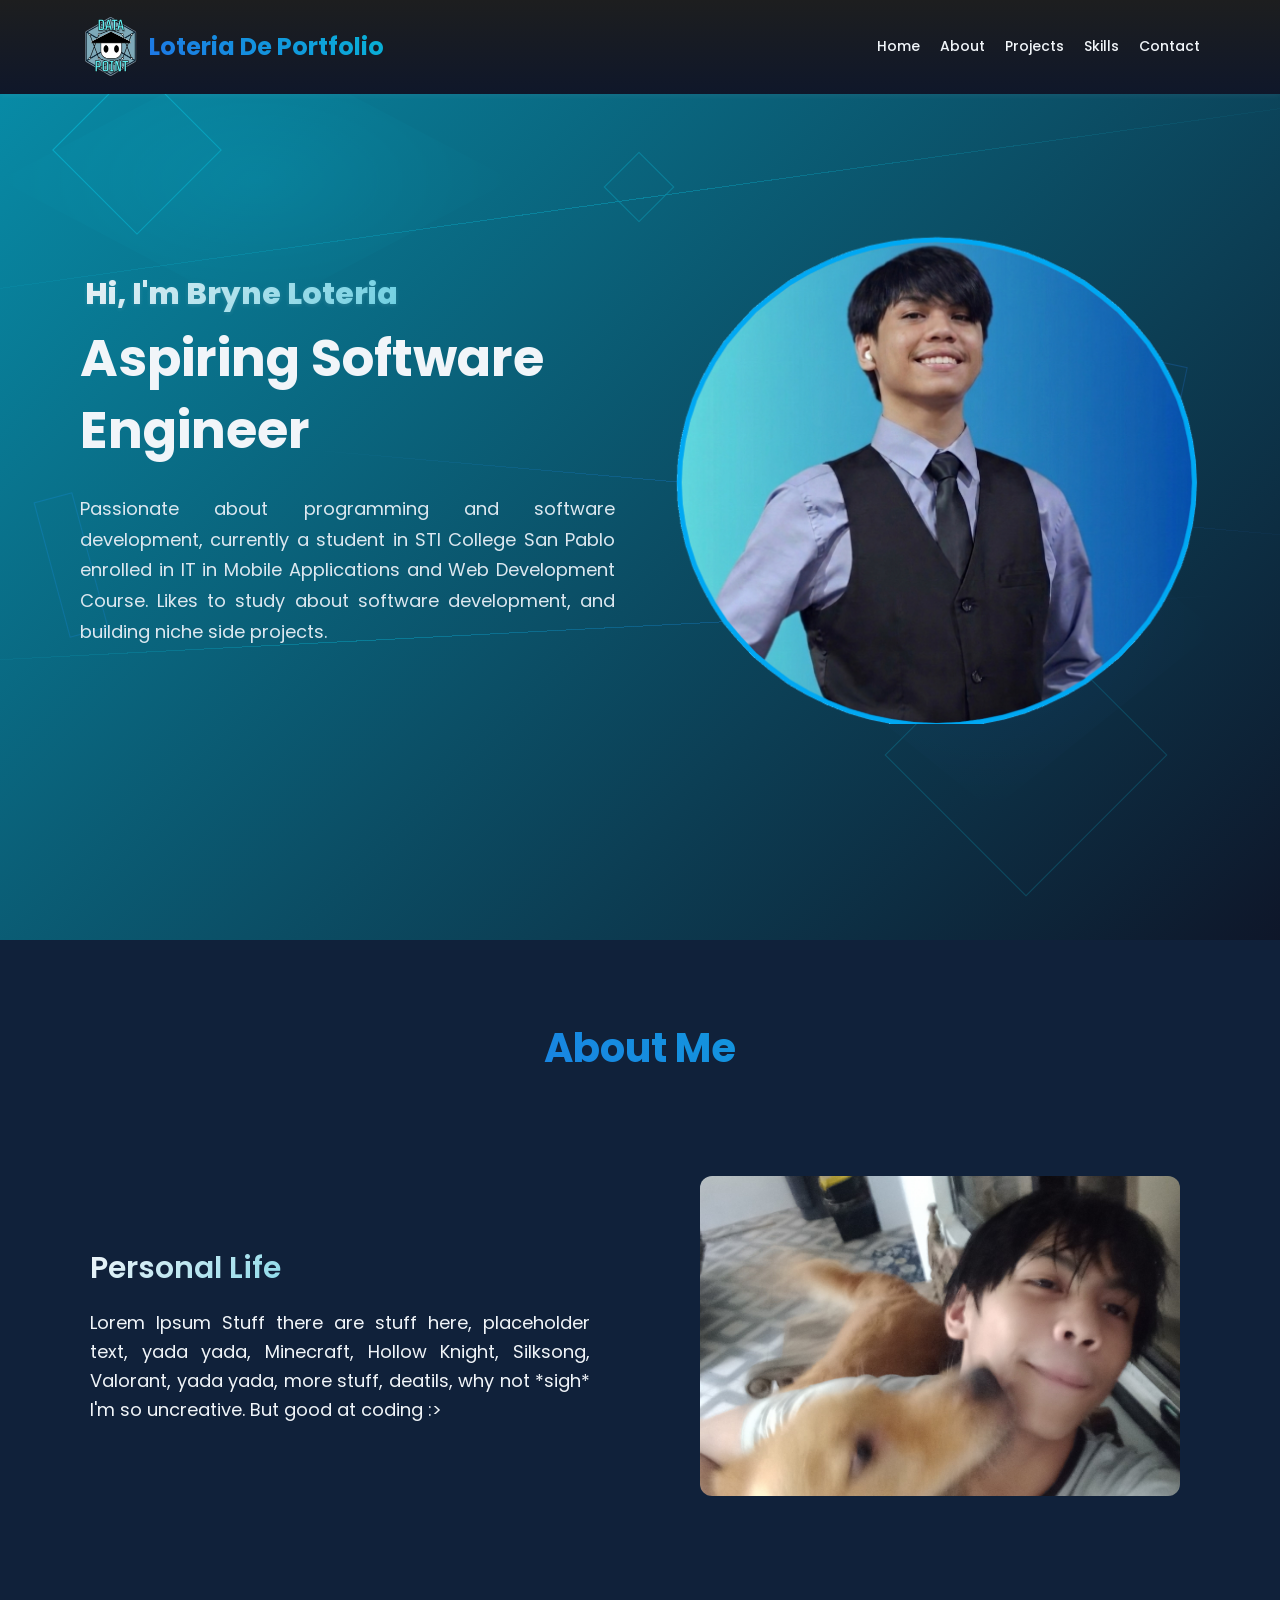
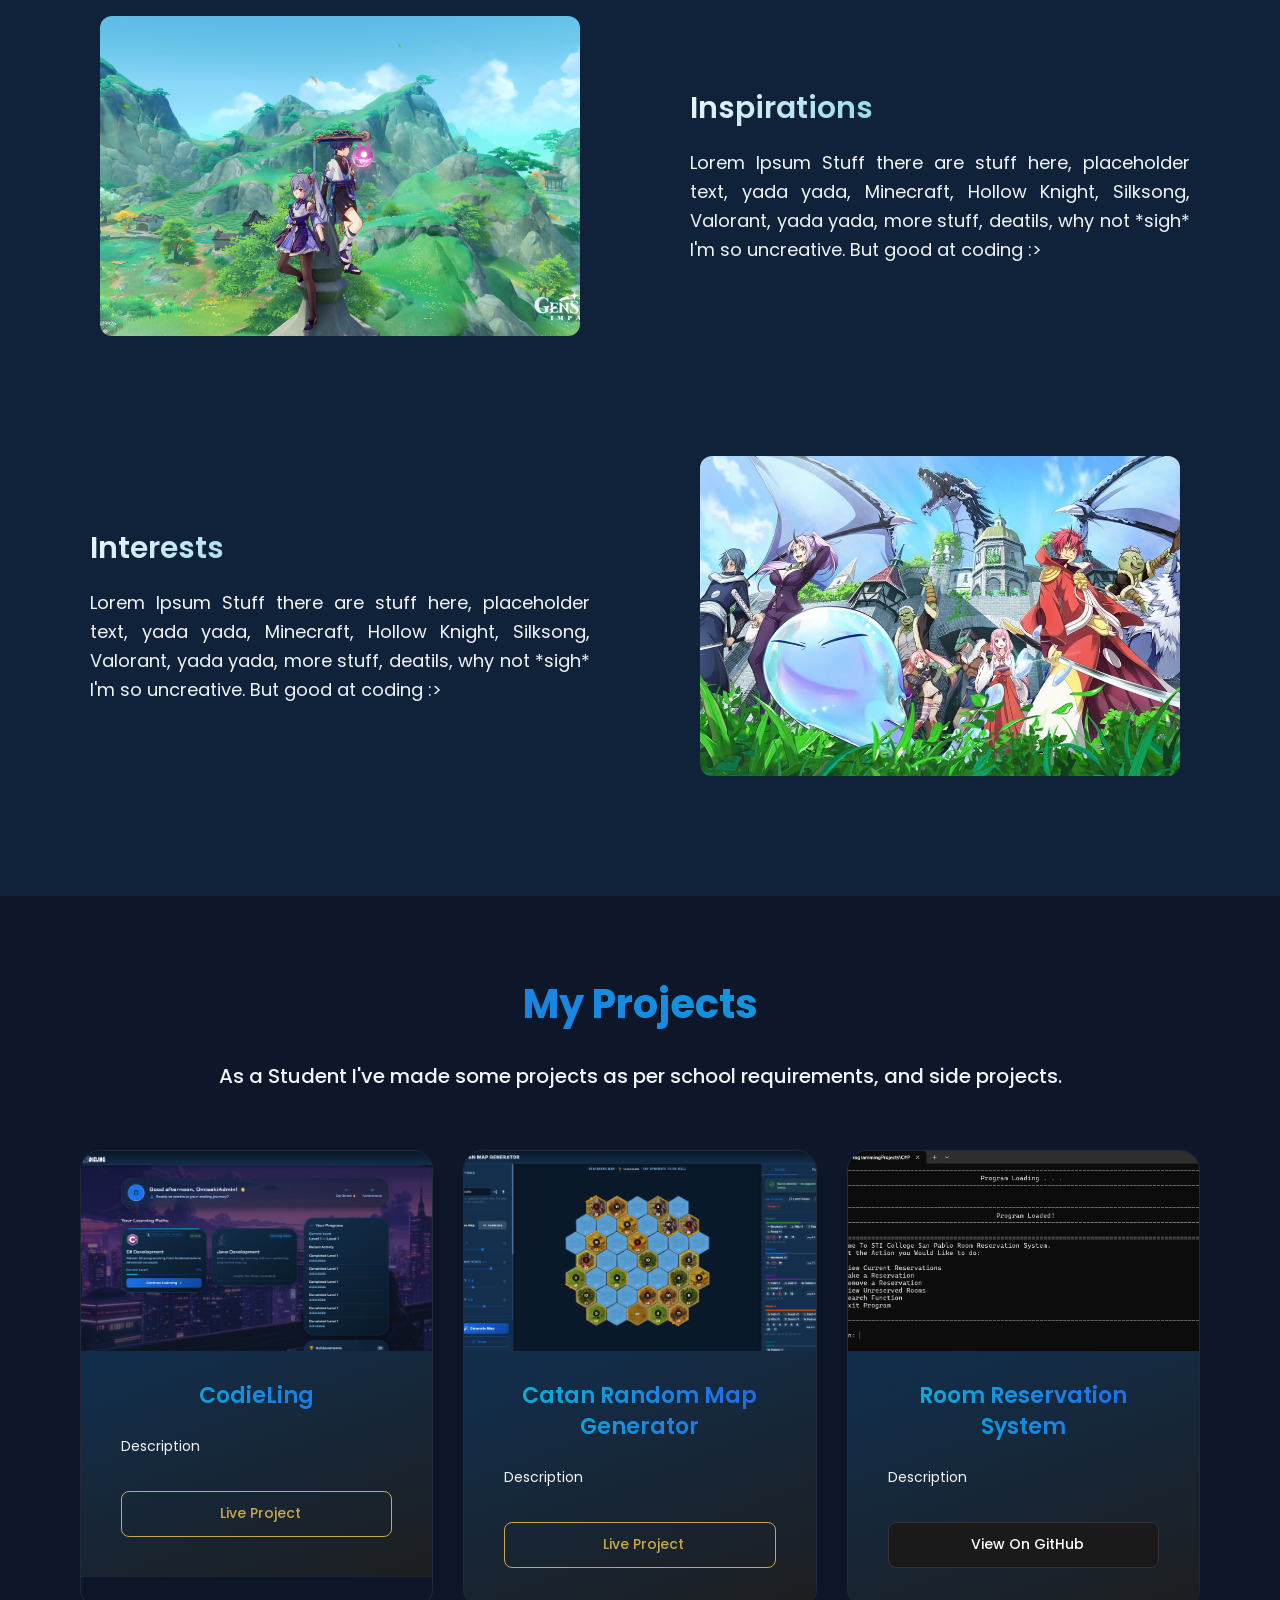
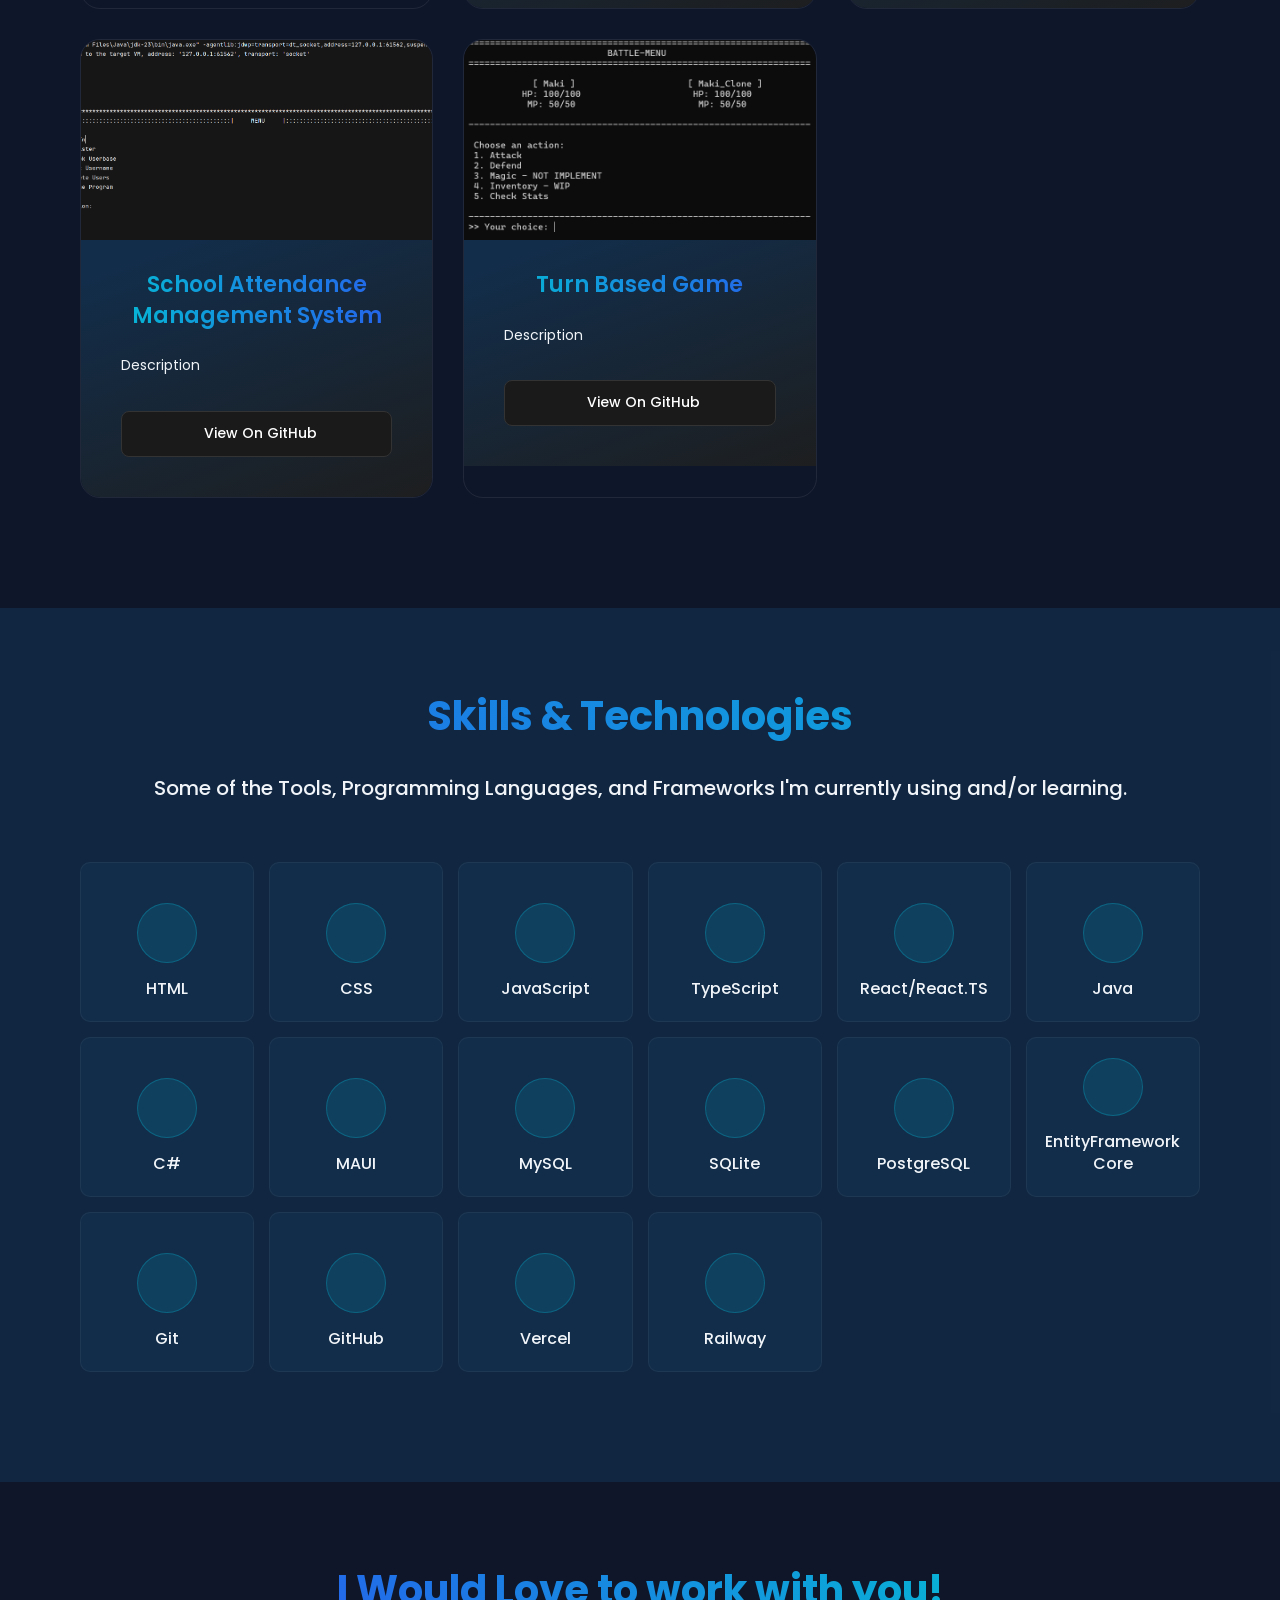
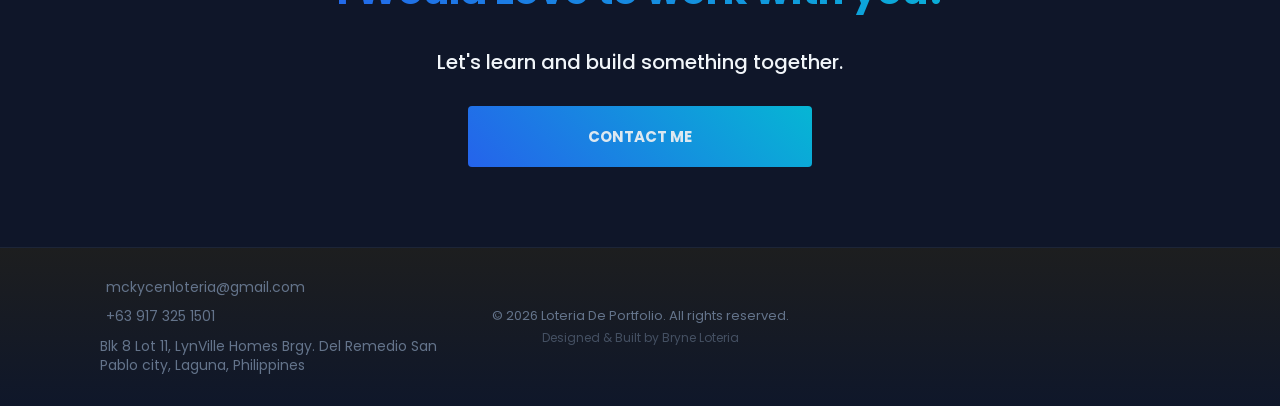
==== commit 0279e9e4: "Second Commit" ====
--- a/index.html
+++ b/index.html
@@ -51,11 +51,11 @@
             Loteria De Portfolio</a
           >
           <ul class="header__nav-links" id="navLinks">
-            <li><a href="#">Home</a></li>
-            <li><a href="#">About</a></li>
-            <li><a href="#">Projects</a></li>
-            <li><a href="#">Skills</a></li>
-            <li><a href="#">Contact</a></li>
+            <li><a href="./index.html">Home</a></li>
+            <li><a href="./about.html">About</a></li>
+            <li><a href="./projects.html">Projects</a></li>
+            <li><a href="./skills.html">Skills</a></li>
+            <li><a href="./contact.html">Contact</a></li>
           </ul>
           <div class="header__burger" id="burger">
             <span></span>
@@ -200,7 +200,7 @@
               class="projects__card-image"
             />
             <div class="projects__card-body">
-              <h3 class="projects__card-title">Project Name</h3>
+              <h3 class="projects__card-title">CodieLing</h3>
               <p class="projects__card-description">Description</p>
               <a
                 href="https:/codieling.vercel.app"
@@ -219,7 +219,7 @@
               class="projects__card-image"
             />
             <div class="projects__card-body">
-              <h3 class="projects__card-title">Project Name</h3>
+              <h3 class="projects__card-title">Catan Random Map Generator</h3>
               <p class="projects__card-description">Description</p>
               <a
                 href="https:/catan-maki-generator.vercel.app"
@@ -238,7 +238,7 @@
               class="projects__card-image"
             />
             <div class="projects__card-body">
-              <h3 class="projects__card-title">Project Name</h3>
+              <h3 class="projects__card-title">Room Reservation System</h3>
               <p class="projects__card-description">Description</p>
               <a
                 href="https://github.com/Omisaki-Maki/RoomReservationSystem-ILS"
@@ -256,7 +256,9 @@
               class="projects__card-image"
             />
             <div class="projects__card-body">
-              <h3 class="projects__card-title">Project Name</h3>
+              <h3 class="projects__card-title">
+                School Attendance Management System
+              </h3>
               <p class="projects__card-description">Description</p>
               <a
                 href="https://github.com/Omisaki-Maki/COMPRG3-ATTENDANCE_SYSTEM-ILS"
@@ -274,7 +276,7 @@
               class="projects__card-image"
             />
             <div class="projects__card-body">
-              <h3 class="projects__card-title">Project Name</h3>
+              <h3 class="projects__card-title">Turn Based Game</h3>
               <p class="projects__card-description">Description</p>
               <a
                 href="https://github.com/Omisaki-Maki/TurnBasedGame"
@@ -456,13 +458,6 @@
     </footer>
 
     <!-- SCRIPT -->
-    <script>
-      const burger = document.getElementById("burger");
-      const navLinks = document.getElementById("navLinks");
-      burger.addEventListener("click", () => {
-        burger.classList.toggle("active");
-        navLinks.classList.toggle("active");
-      });
-    </script>
+    <script src="./script.js"></script>
   </body>
 </html>
--- a/styles.css
+++ b/styles.css
@@ -1,20 +1,23 @@
 /* ============================================================
    styles.css — Creative Visual Designs (CVD)
-   =====================================================/* TABLE OF CONTENTS
+   ============================================================
+   TABLE OF CONTENTS
    -----------------
-   1.  Abstracts    — tokens
-   2.  Reset        
-   3.  Base         
-   4.  Layout       — .container, .badge, .socials-container
-   5.  Header       
-   6.  Hero         
-   7.  About        
-   8.  Projects     
-   9.  Skills       
-   10. Contact      
-   11. Footer       
-   12. Animations   
-   13. Aurora       
+   1.  Abstracts
+   2.  Reset
+   3.  Base
+   4.  Layout
+   5.  Header
+   6.  Hero
+   7.  About
+   8.  Projects
+   9.  Skills
+   10. Contact
+   11. Footer
+   12. Skills Page
+   13. Contact Page
+   14. Animations
+   15. Aurora
 */
 
 /* ============================================================
@@ -24,10 +27,10 @@
 @import url("https://fonts.googleapis.com/css2?family=Comic+Relief:wght@400;700&family=Iceland&family=Kanit:ital,wght@0,100;0,200;0,300;0,400;0,500;0,600;0,700;0,800;0,900;1,100;1,200;1,300;1,400;1,500;1,600;1,700;1,800;1,900&family=Open+Sans:ital,wght@0,300..800;1,300..800&family=Pixelify+Sans:wght@400..700&family=Poppins:ital,wght@0,100;0,200;0,300;0,400;0,500;0,600;0,700;0,800;0,900;1,100;1,200;1,300;1,400;1,500;1,600;1,700;1,800;1,900&family=Science+Gothic:wght@100..900&display=swap");
 
 :root {
-  /* fonts */
+  /* ── Fonts ── */
   --font-poppins: "Poppins", sans-serif;
 
-  /* colors */
+  /* ── Brand Colors ── */
   --clr-primary: #2563eb;
   --clr-secondary: #1e40af;
   --clr-accent: #06b6d4;
@@ -39,13 +42,19 @@
   --clr-gray: #64748b;
   --clr-light-warm: #dde8f0;
 
+  /* ── Raw color channels (for rgba use) ── */
+  --rgb-accent: 6, 182, 212;
+  --rgb-primary: 37, 99, 235;
+  --rgb-secondary: 30, 64, 175;
+
+  /* ── Gradients ── */
   --gradient-base: linear-gradient(
     0deg,
     var(--clr-dark-primary),
     var(--clr-dark-tertiary)
   );
   --gradient-shimmer: linear-gradient(
-    135deg,
+    -135deg,
     transparent 40%,
     var(--clr-accent) 100%
   );
@@ -54,84 +63,88 @@
     var(--clr-primary) 0%,
     var(--clr-accent) 100%
   );
-
   --gradient-accent-dark: linear-gradient(
     135deg,
     var(--clr-accent) 0%,
     var(--clr-dark-primary) 100%
   );
-
   --gradient-accent-dark-deep: linear-gradient(
     180deg,
     var(--clr-accent) 0%,
     var(--clr-dark-secondary) 60%,
     var(--clr-dark-primary) 100%
   );
-
   --gradient-primary-dark-accent: linear-gradient(
     135deg,
     var(--clr-primary) 0%,
     var(--clr-dark-secondary) 50%,
     var(--clr-accent) 100%
   );
-
   --gradient-primary-dark-accent-diagonal: linear-gradient(
     45deg,
     var(--clr-dark-primary) 0%,
     var(--clr-primary) 45%,
     var(--clr-accent) 100%
   );
-
   --gradient-surface: linear-gradient(
     160deg,
     var(--clr-dark-secondary) 10%,
     var(--clr-dark-tertiary) 100%
   );
-
   --gradient-ocean: linear-gradient(
     180deg,
     var(--clr-dark-secondary) 0%,
     var(--clr-primary) 50%,
     var(--clr-dark-primary) 100%
   );
-
   --gradient-electric: linear-gradient(
     90deg,
     var(--clr-accent) 0%,
     var(--clr-primary) 100%
   );
-
   --gradient-frost: linear-gradient(
     135deg,
     var(--clr-light) 0%,
     var(--clr-accent) 100%
   );
 
-  /* border radius */
+  /* ── Border Radius ── */
   --radius: 12px;
   --border-radius: 0.5rem;
   --border-radius-lg: 1rem;
   --border-radius-xl: 2rem;
 
-  /* shadows */
+  /* ── Shadows ── */
   --shadow-sm: 0 2px 6px rgba(255, 255, 255, 0.05);
   --shadow-md: 0 4px 8px 0px rgba(255, 255, 255, 0.08);
   --shadow-lg: 0 10px 15px -3px rgba(255, 255, 255, 0.1);
   --shadow-light: 0 4px 12px rgba(241, 245, 249, 0.08);
-
-  /* text shadows */
+  --shadow-accent-glow: 0 8px 24px rgba(var(--rgb-accent), 0.1);
+
+  /* ── Text Shadows ── */
   --text-shadow-sm: 0 1px 3px rgba(0, 0, 0, 0.4);
   --text-shadow-md: 0 2px 6px rgba(0, 0, 0, 0.5);
   --text-shadow-lg: 0 4px 12px rgba(0, 0, 0, 0.6);
   --text-shadow-light: 0 1px 4px rgba(223, 223, 223, 0.15);
-  --text-shadow-accent: 0 0 12px rgba(6, 182, 212, 0.6);
-  --text-shadow-primary: 0 0 16px rgba(37, 99, 235, 0.5);
-
-  /* transitions */
+  --text-shadow-accent: 0 0 12px rgba(var(--rgb-accent), 0.6);
+  --text-shadow-primary: 0 0 16px rgba(var(--rgb-primary), 0.5);
+
+  /* ── Transitions ── */
   --transition: all 0.3s cubic-bezier(0.4, 0, 0.2, 1);
   --transition-fast: 0.2s ease;
   --transition-normal: 0.3s ease;
   --transition-slow: 0.5s ease;
+
+  /* ── Layout ── */
+  --header-height: 70px;
+
+  /* ── Aurora animation shared values ── */
+  --aurora-fade-duration: 1.5s;
+  --aurora-fade-timing: ease;
+  --aurora-fade-count: 1;
+  --aurora-drift-fill: none;
+  --aurora-drift-timing: ease-in-out;
+  --aurora-drift-count: infinite;
 }
 
 /* ============================================================
@@ -216,17 +229,14 @@
 ol {
   list-style: none;
 }
-
 a {
   text-decoration: none;
 }
-
 img {
   max-width: 100%;
   height: auto;
   display: block;
 }
-
 table {
   border-collapse: collapse;
   border-spacing: 0;
@@ -281,22 +291,30 @@
   & i {
     transition: var(--transition-normal);
     color: var(--clr-white);
+
     &:hover {
       transform: translateY(-4px);
     }
   }
 }
 
-.section-title {
+/* ── Reusable gradient text ── */
+.gradient-text {
   background: var(--gradient-accent);
   -webkit-background-clip: text;
   -webkit-text-fill-color: transparent;
   background-clip: text;
-
+}
+
+.section-title {
+  composes: gradient-text; /* fallback below for non-supporting browsers */
+  background: var(--gradient-accent);
+  -webkit-background-clip: text;
+  -webkit-text-fill-color: transparent;
+  background-clip: text;
   font-size: clamp(3rem, 5vw, 4rem);
   font-weight: 700;
   text-align: center;
-
   padding: 3rem 1rem;
 }
 
@@ -305,6 +323,26 @@
   font-weight: 440;
   font-size: clamp(1.6rem, 3vw, 2rem);
 }
+
+/* ── Shared card hover style ── */
+.card-hover {
+  transition: var(--transition);
+
+  &:hover {
+    border-color: var(--clr-accent);
+    transform: translateY(-4px);
+    box-shadow: var(--shadow-accent-glow);
+  }
+}
+
+/* ── Shared gradient-text mixin (apply to headings) ── */
+.frost-text {
+  background: var(--gradient-frost);
+  -webkit-background-clip: text;
+  -webkit-text-fill-color: transparent;
+  background-clip: text;
+}
+
 /* ============================================================
    5. HEADER
    ============================================================ */
@@ -342,6 +380,7 @@
   background-clip: text;
   text-decoration: none;
   transition: var(--transition);
+
   &:hover {
     transform: scale(1.08);
   }
@@ -375,6 +414,7 @@
     font-weight: 500;
     position: relative;
     transition: var(--transition);
+    font-size: clamp(0.8rem, 3vw, 1.4rem);
 
     &:hover {
       color: var(--clr-accent);
@@ -399,7 +439,7 @@
   @media (max-width: 768px) {
     position: fixed;
     right: -100%;
-    top: 80px;
+    top: 60px;
     margin-top: 1rem;
     flex-direction: row;
     justify-content: space-evenly;
@@ -408,7 +448,7 @@
     transition: var(--transition);
     box-shadow: var(--shadow-md);
     background-color: var(--clr-dark-primary);
-    padding: 2rem 0;
+    padding: clamp(0.8rem, 5vw, 2rem);
     gap: 1.5rem;
 
     &.active {
@@ -417,7 +457,11 @@
   }
 }
 
-/* BURGER BUTTON */
+.header__nav-active {
+  color: var(--clr-accent) !important;
+}
+
+/* ── Burger ── */
 
 .header__burger {
   display: none;
@@ -435,27 +479,22 @@
 
   @media (max-width: 768px) {
     display: flex;
-    cursor: pointer;
-    flex-direction: column;
-    gap: 5px;
 
     &.active span:nth-child(1) {
       transform: rotate(45deg) translate(5px, 5px);
     }
-
     &.active span:nth-child(2) {
       opacity: 0;
     }
-
     &.active span:nth-child(3) {
       transform: rotate(-45deg) translate(7px, -6px);
     }
   }
 }
 
-/* ====================================
-               HERO
-==================================== */
+/* ============================================================
+   6. HERO
+   ============================================================ */
 
 .hero {
   position: relative;
@@ -463,6 +502,13 @@
   margin-top: 40px;
   overflow: hidden;
   min-height: 100vh;
+
+  @media (max-width: 1024px) {
+    margin-top: 70px;
+  }
+  @media (max-width: 628px) {
+    margin-top: 75px;
+  }
 }
 
 .hero__background {
@@ -504,18 +550,25 @@
     grid-template-columns: 1fr;
     justify-items: center;
   }
+  @media (max-width: 628px) {
+    gap: 1rem;
+  }
 }
 
 .hero__section-left {
   display: flex;
   flex-direction: column;
   gap: 2rem;
+
+  @media (max-width: 628px) {
+    gap: 1rem;
+  }
 }
 
 .hero__typography {
   display: flex;
   flex-direction: column;
-  gap: 1rem;
+  gap: 0.8rem;
   padding: 2rem 0;
   color: var(--clr-light);
 
@@ -525,7 +578,7 @@
 }
 
 .hero__title {
-  font-size: clamp(2.4rem, 3vw, 3rem);
+  font-size: clamp(1.5rem, 3vw, 3rem);
   font-weight: 750;
   line-height: 1.4;
   background: var(--gradient-frost);
@@ -537,7 +590,7 @@
 }
 
 .hero__subtitle {
-  font-size: clamp(4rem, 4vw, 5.5rem);
+  font-size: clamp(2.5rem, 4vw, 5.5rem);
   font-weight: 700;
   line-height: 1.4;
   color: var(--clr-light);
@@ -549,7 +602,11 @@
   margin-top: 2rem;
   text-align: justify;
   font-weight: 400;
-  font-size: clamp(1.5rem, 1.5vw, 1.8rem);
+  font-size: clamp(1.2rem, 1.5vw, 1.8rem);
+
+  @media (max-width: 628px) {
+    margin-top: 1rem;
+  }
 }
 
 .hero-socials-container {
@@ -557,19 +614,19 @@
   align-items: center;
 
   & i {
-    font-size: clamp(2rem, 2vw, 3rem);
+    font-size: clamp(1.5rem, 2vw, 3rem);
   }
 }
 
 .hero__image {
   object-fit: contain;
-  width: clamp(300px, 60vw, 750px);
-  height: clamp(300px, 60vw, 750px);
-}
-
-/* ====================================
-               ABOUT
-==================================== */
+  width: clamp(400px, 60vw, 750px);
+  height: clamp(400px, 60vw, 750px);
+}
+
+/* ============================================================
+   7. ABOUT
+   ============================================================ */
 
 .about {
   padding: 5rem 0;
@@ -582,20 +639,20 @@
   gap: 8rem;
   margin: 2rem 0;
 
-  @media (max-width: 928px) {
+  @media (max-width: 628px) {
     grid-template-columns: 1fr;
     gap: 1rem;
-    margin: 4rem 0;
+    margin: 1rem 0;
   }
 }
 
 .about__grid--inverted {
   grid-template-columns: 1fr 1fr;
 
-  @media (max-width: 928px) {
+  @media (max-width: 628px) {
     grid-template-columns: 1fr;
     gap: 1rem;
-    margin: 4rem 0;
+    margin: 1rem 0;
 
     .about__section-right {
       order: 2;
@@ -610,26 +667,13 @@
   padding: 2rem 0;
 }
 
-.about__section-left {
+.about__section-left,
+.about__section-right {
   display: flex;
   flex-direction: column;
   gap: 2rem;
   justify-content: center;
   padding: 3rem 1rem;
-}
-
-.about__section-right {
-  display: flex;
-  flex-direction: column;
-  gap: 2rem;
-  justify-content: center;
-  align-items: center;
-  padding: 3rem 1rem;
-}
-
-.about__section-left,
-.about__section-right {
-  padding: 3rem 1rem;
 
   @media (max-width: 928px) {
     padding: 1rem 0;
@@ -637,24 +681,32 @@
   }
 }
 
+.about__section-right {
+  align-items: center;
+}
+
 .about__section-title {
   font-weight: 600;
-  font-size: 3rem;
-
+  font-size: clamp(2rem, 5vw, 3rem);
   background: var(--gradient-frost);
   -webkit-background-clip: text;
   -webkit-text-fill-color: transparent;
   background-clip: text;
+
+  @media (max-width: 628px) {
+    text-align: center;
+  }
 }
 
 .about__section-description {
   line-height: 1.6;
   text-align: justify;
   font-weight: 400;
-  font-size: 1.6rem;
-}
-
-/* ── SCROLLER ── */
+  font-size: clamp(1.2rem, 5vw, 1.8rem);
+}
+
+/* ── Image Scroller ── */
+
 .about__image-scroller {
   width: 100%;
   max-width: 480px;
@@ -666,8 +718,7 @@
     max-width: 100%;
     height: 280px;
   }
-
-  @media (max-width: 480px) {
+  @media (max-width: 628px) {
     height: 220px;
   }
 }
@@ -687,16 +738,15 @@
     @media (max-width: 928px) {
       height: 280px;
     }
-
     @media (max-width: 480px) {
       height: 220px;
     }
   }
 }
 
-/* ====================================
-              PROJECTS
-==================================== */
+/* ============================================================
+   8. PROJECTS
+   ============================================================ */
 
 .projects {
   padding: 5rem 0;
@@ -725,8 +775,9 @@
   transition: var(--transition-slow);
 
   &:hover {
-    transform: translateY(-8px);
-    border: 2px solid var(--clr-accent);
+    border-color: var(--clr-accent);
+    transform: translateY(-6px);
+    box-shadow: var(--shadow-accent-glow);
   }
 
   &:hover .projects__card-image {
@@ -752,7 +803,7 @@
 
 .projects__card-title {
   font-weight: 600;
-  font-size: 2.2rem;
+  font-size: clamp(1.8rem, 4vw, 2.2rem);
   text-align: center;
   padding: 1rem 0;
   background: var(--gradient-electric);
@@ -763,6 +814,7 @@
 
 .projects__card-description {
   text-align: justify;
+  font-size: clamp(1.2rem, 4vw, 1.4rem);
   padding: 0.5rem 0;
 }
 
@@ -801,27 +853,20 @@
   }
 }
 
-/* ====================================
-              SKILLS
-==================================== */
+/* ============================================================
+   9. SKILLS (index section)
+   ============================================================ */
 
 .skills {
   padding: 5rem 0;
   background: rgba(18, 45, 74, 0.75);
-}
-
-.skills__grid {
-  display: grid;
-  grid-template-columns: repeat(auto-fit, minmax(320px, 1fr));
-  justify-content: center;
-  margin: 6rem 0;
-  gap: 3rem;
 }
 
 .skills__grid {
   display: grid;
   grid-template-columns: repeat(auto-fill, minmax(150px, 1fr));
   gap: 1.5rem;
+  margin: 6rem 0;
 }
 
 .skills__item {
@@ -849,8 +894,8 @@
   width: 60px;
   height: 60px;
   border-radius: 50%;
-  background-color: rgba(6, 182, 212, 0.15);
-  border: 1px solid rgba(6, 182, 212, 0.3);
+  background-color: rgba(var(--rgb-accent), 0.15);
+  border: 1px solid rgba(var(--rgb-accent), 0.3);
   font-size: 2.4rem;
   color: var(--clr-accent);
 }
@@ -862,13 +907,13 @@
   color: var(--clr-light);
 }
 
-/* ====================================
-              CONTACT
-==================================== */
+/* ============================================================
+   10. CONTACT (index section)
+   ============================================================ */
 
 .contact {
   padding: 5rem 0;
-  background: rgba(15, 23, 42, 0.75);
+  background: rgba(15, 23, 42, 0.8);
 
   & .container {
     display: flex;
@@ -887,15 +932,23 @@
   font-weight: 650;
   font-size: 1.5rem;
   text-align: center;
+  transition: var(--transition-fast);
+
+  &:hover {
+    background: var(--gradient-frost);
+    color: var(--clr-dark-secondary);
+    transform: translateY(-6px);
+    border: 1px solid var(--clr-accent);
+  }
 
   @media (max-width: 420px) {
     padding: 2rem 6rem;
   }
 }
 
-/* ====================================
-              FOOTER
-==================================== */
+/* ============================================================
+   11. FOOTER
+   ============================================================ */
 
 .footer {
   background: var(--gradient-base);
@@ -973,9 +1026,879 @@
   color: var(--clr-gray);
   opacity: 0.6;
 }
-/* ====================================
-             ANIMATIONS
-======================================*/
+
+/* ============================================================
+   12. SKILLS PAGE (skills.html)
+   ============================================================ */
+
+.skillsPage {
+  padding-top: calc(var(--header-height) + 4rem);
+  padding-bottom: 8rem;
+  min-height: 100vh;
+}
+
+.skillsPage__header {
+  text-align: center;
+  margin-bottom: 6rem;
+}
+
+.skillsPage__category {
+  margin-bottom: 6rem;
+}
+
+.skillsPage__category-header {
+  display: flex;
+  align-items: center;
+  gap: 1.2rem;
+  margin-bottom: 3rem;
+  padding-bottom: 1.2rem;
+  border-bottom: 1px solid rgba(var(--rgb-accent), 0.2);
+}
+
+.skillsPage__category-icon {
+  font-size: 1.8rem;
+  color: var(--clr-accent);
+}
+
+.skillsPage__category-title {
+  font-size: clamp(1.8rem, 3vw, 2.4rem);
+  font-weight: 600;
+  background: var(--gradient-frost);
+  -webkit-background-clip: text;
+  -webkit-text-fill-color: transparent;
+  background-clip: text;
+}
+
+.skillsPage__grid {
+  display: grid;
+  grid-template-columns: repeat(auto-fill, minmax(220px, 1fr));
+  gap: 2rem;
+
+  @media (max-width: 480px) {
+    grid-template-columns: repeat(auto-fill, minmax(160px, 1fr));
+    gap: 1.2rem;
+  }
+}
+
+/* ── Skill Card ── */
+
+.skill-card {
+  display: flex;
+  flex-direction: column;
+  align-items: center;
+  gap: 1.2rem;
+  padding: 2.4rem 2rem;
+  background: var(--gradient-surface);
+  border: 1px solid rgba(255, 255, 255, 0.06);
+  border-radius: var(--border-radius-lg);
+  transition: var(--transition);
+  text-align: center;
+
+  &:hover {
+    border-color: var(--clr-accent);
+    transform: translateY(-4px);
+    box-shadow: var(--shadow-accent-glow);
+  }
+}
+
+.skill-card__icon-wrap {
+  display: flex;
+  align-items: center;
+  justify-content: center;
+  width: 64px;
+  height: 64px;
+  border-radius: 50%;
+  background-color: rgba(var(--rgb-accent), 0.1);
+  border: 1px solid rgba(var(--rgb-accent), 0.25);
+  font-size: 2.8rem;
+  color: var(--clr-accent);
+  flex-shrink: 0;
+}
+
+.skill-card__name {
+  font-size: clamp(1.4rem, 2vw, 1.6rem);
+  font-weight: 600;
+  color: var(--clr-light);
+}
+
+.skill-card__desc {
+  font-size: 1.2rem;
+  color: var(--clr-gray);
+  line-height: 1.6;
+  flex: 1;
+}
+
+.skill-card__bar-wrap {
+  width: 100%;
+  margin-top: auto;
+}
+
+.skill-card__bar-label {
+  display: flex;
+  justify-content: space-between;
+  font-size: 1.1rem;
+  color: var(--clr-gray);
+  margin-bottom: 0.6rem;
+
+  & span:last-child {
+    color: var(--clr-accent);
+    font-weight: 600;
+  }
+}
+
+.skill-card__bar-track {
+  width: 100%;
+  height: 6px;
+  background: rgba(255, 255, 255, 0.08);
+  border-radius: 999px;
+  overflow: hidden;
+}
+
+.skill-card__bar-fill {
+  height: 100%;
+  width: var(--pct);
+  background: var(--gradient-electric);
+  border-radius: 999px;
+}
+
+/* ============================================================
+   13. ABOUT PAGE (about.html)
+   ============================================================ */
+
+.aboutPage-hero {
+  padding-top: calc(var(--header-height) + 6rem);
+  padding-bottom: 4rem;
+  position: relative;
+  overflow: hidden;
+}
+
+.aboutPage-hero__background {
+  position: absolute;
+  inset: 0;
+  z-index: 0;
+}
+
+.aboutPage-hero__image-background {
+  width: 100%;
+  height: 100%;
+  opacity: 0.85;
+  filter: blur(1px);
+  object-fit: cover;
+  object-position: center;
+  display: block;
+}
+
+.aboutPage-hero__overlay {
+  position: absolute;
+  inset: 0;
+  opacity: 0.75;
+  background: var(--gradient-shimmer);
+}
+
+.aboutPage-hero__grid {
+  display: grid;
+  grid-template-columns: 2fr 1fr;
+  gap: 6rem;
+
+  @media (max-width: 628px) {
+    grid-template-columns: 1fr;
+    gap: 1rem;
+  }
+}
+
+.aboutPage-hero__image {
+  border-radius: 100%;
+  object-fit: cover;
+  overflow: hidden;
+  width: clamp(320px, 15vw, 640px);
+  height: clamp(320px, 15vw, 640px);
+}
+
+/* ============================================================
+         PROJECTS PAGE — Masonry + Flip Cards + Modal
+         ============================================================ */
+
+/* ── Page Shell ── */
+.projectsPage {
+  padding-top: calc(var(--header-height) + 5rem);
+  padding-bottom: 10rem;
+  background-color: rgba(var(--rgb-accent), 0.1);
+
+  min-height: 100vh;
+}
+
+.projectsPage__header {
+  text-align: center;
+  margin-bottom: 7rem;
+}
+
+.projectsPage__header .section-description {
+  max-width: 60rem;
+  margin: 0 auto;
+  margin-top: 0.5rem;
+  color: var(--clr-gray);
+  font-size: clamp(1.4rem, 2vw, 1.7rem);
+}
+
+/* ── Masonry Grid ── */
+.projectsPage__masonry {
+  columns: 3 320px;
+  column-gap: 2.4rem;
+}
+
+@media (max-width: 1024px) {
+  .projectsPage__masonry {
+    columns: 2 280px;
+  }
+}
+@media (max-width: 600px) {
+  .projectsPage__masonry {
+    columns: 1;
+  }
+}
+
+/* ── Flip Card Wrapper ── */
+.flip-card {
+  break-inside: avoid;
+  margin-bottom: 2.4rem;
+  perspective: 1200px;
+  cursor: pointer;
+}
+
+/* Featured = taller card */
+
+.flip-card--featured .flip-card__front-image {
+  height: 260px;
+}
+
+.flip-card__inner {
+  position: relative;
+  width: 100%;
+  transform-style: preserve-3d;
+  transition: transform 0.65s cubic-bezier(0.4, 0, 0.2, 1);
+  border-radius: var(--border-radius-xl);
+}
+
+.flip-card:hover .flip-card__inner,
+.flip-card.flipped .flip-card__inner {
+  transform: rotateY(180deg);
+}
+
+/* ── Front Face ── */
+.flip-card__front,
+.flip-card__back {
+  border-radius: var(--border-radius-xl);
+  backface-visibility: hidden;
+  -webkit-backface-visibility: hidden;
+  border: 1px solid rgba(255, 255, 255, 0.07);
+  overflow: hidden;
+}
+
+.flip-card__front {
+  background: var(--gradient-surface);
+}
+
+.flip-card__front-image {
+  width: 100%;
+  height: 200px;
+  object-fit: cover;
+  display: block;
+  transition: transform 0.5s ease;
+}
+
+.flip-card__front-body {
+  padding: 2rem 2.4rem 2.4rem;
+  display: flex;
+  align-items: center;
+  flex-direction: column;
+  gap: 2rem;
+}
+
+.flip-card__badges {
+  display: flex;
+  gap: 0.8rem;
+  flex-wrap: wrap;
+}
+
+.flip-card__badge {
+  font-size: 1rem;
+  font-weight: 600;
+  letter-spacing: 0.06em;
+  padding: 0.3rem 0.9rem;
+  border-radius: 999px;
+  text-transform: uppercase;
+}
+
+.flip-card__badge--school {
+  background: rgba(37, 99, 235, 0.18);
+  color: #93c5fd;
+  border: 1px solid rgba(37, 99, 235, 0.35);
+}
+
+.flip-card__badge--side {
+  background: rgba(6, 182, 212, 0.15);
+  color: var(--clr-accent);
+  border: 1px solid rgba(6, 182, 212, 0.3);
+}
+
+.flip-card__title {
+  font-size: clamp(2rem, 2.5vw, 2.6rem);
+  font-weight: 700;
+  text-align: center;
+  background: var(--gradient-electric);
+  -webkit-background-clip: text;
+  -webkit-text-fill-color: transparent;
+  background-clip: text;
+  line-height: 1.3;
+}
+
+.flip-card__meta {
+  display: flex;
+  align-items: center;
+  gap: 1.5rem;
+  color: var(--clr-gray);
+  font-size: 1.2rem;
+}
+
+.flip-card__meta span {
+  display: flex;
+  align-items: center;
+  gap: 0.4rem;
+}
+
+.flip-card__meta i {
+  color: var(--clr-accent);
+  font-size: 1.1rem;
+}
+
+.flip-card__stack {
+  display: flex;
+  flex-wrap: wrap;
+  gap: 0.6rem;
+  margin-top: 0.4rem;
+}
+
+.flip-card__tag {
+  font-size: 1.1rem;
+  padding: 0.3rem 0.8rem;
+  border-radius: 6px;
+  background: rgba(255, 255, 255, 0.05);
+  border: 1px solid rgba(255, 255, 255, 0.09);
+  color: var(--clr-light-warm);
+  font-weight: 500;
+}
+
+.flip-card__hint {
+  display: flex;
+  align-items: center;
+  gap: 0.5rem;
+  font-size: 1.1rem;
+  color: var(--clr-accent);
+  opacity: 0.7;
+  margin-top: 0.4rem;
+}
+
+/* ── Back Face ── */
+.flip-card__back {
+  position: absolute;
+  inset: 0;
+  transform: rotateY(180deg);
+  background: linear-gradient(
+    135deg,
+    var(--clr-dark-secondary) 0%,
+    #0d1f3c 100%
+  );
+  display: flex;
+  flex-direction: column;
+  align-items: center;
+  justify-content: space-between;
+  padding: 2.8rem 2.8rem 2.4rem;
+  gap: 1.6rem;
+  min-height: 100%;
+}
+
+.flip-card__back-title {
+  font-size: clamp(2rem, 2.5vw, 2.5rem);
+  font-weight: 700;
+  text-align: center;
+  background: var(--gradient-frost);
+  -webkit-background-clip: text;
+  -webkit-text-fill-color: transparent;
+  background-clip: text;
+}
+
+.flip-card__back-desc {
+  font-size: clamp(1.3rem, 5vw, 1.8rem);
+  line-height: 1.7;
+  margin-top: 3rem;
+  text-align: center;
+  color: var(--clr-light-warm);
+  flex: 1;
+}
+
+.flip-card__back-actions {
+  display: flex;
+  gap: 1.2rem;
+  flex-wrap: wrap;
+}
+
+.flip-card__btn {
+  display: flex;
+  align-items: center;
+  gap: 0.6rem;
+  padding: 1rem 1.8rem;
+  border-radius: 8px;
+  font-size: 1.2rem;
+  font-weight: 600;
+  text-decoration: none;
+  transition: var(--transition);
+  letter-spacing: 0.03em;
+}
+
+.flip-card__btn--live {
+  background: var(--gradient-accent);
+  color: var(--clr-white);
+  &:hover {
+    opacity: 0.85;
+    transform: translateY(-2px);
+  }
+}
+
+.flip-card__btn--github {
+  background: rgba(255, 255, 255, 0.06);
+  border: 1px solid rgba(255, 255, 255, 0.12);
+  color: var(--clr-light);
+  &:hover {
+    background: rgba(255, 255, 255, 0.1);
+    transform: translateY(-2px);
+  }
+}
+
+.flip-card__btn--details {
+  background: rgba(6, 182, 212, 0.1);
+  border: 1px solid rgba(6, 182, 212, 0.25);
+  color: var(--clr-accent);
+  &:hover {
+    background: rgba(6, 182, 212, 0.2);
+    transform: translateY(-2px);
+  }
+}
+
+/* ── Modal ── */
+.modal-backdrop {
+  position: fixed;
+  inset: 0;
+  background: rgba(10, 15, 28, 0.88);
+  backdrop-filter: blur(8px);
+  z-index: 2000;
+  display: flex;
+  align-items: center;
+  justify-content: center;
+  padding: 2rem;
+  opacity: 0;
+  pointer-events: none;
+  transition: opacity 0.3s ease;
+}
+
+.modal-backdrop.open {
+  opacity: 1;
+  pointer-events: all;
+}
+
+.modal {
+  background: linear-gradient(
+    160deg,
+    var(--clr-dark-secondary) 0%,
+    #0a111e 100%
+  );
+  border: 1px solid rgba(6, 182, 212, 0.2);
+  border-radius: var(--border-radius-xl);
+  width: 100%;
+  max-width: 72rem;
+  max-height: 90vh;
+  overflow-y: auto;
+  position: relative;
+  transform: translateY(28px) scale(0.97);
+  transition: transform 0.35s cubic-bezier(0.4, 0, 0.2, 1);
+  box-shadow:
+    0 32px 80px rgba(0, 0, 0, 0.6),
+    0 0 0 1px rgba(6, 182, 212, 0.08);
+}
+
+.modal-backdrop.open .modal {
+  transform: translateY(0) scale(1);
+}
+
+.modal__hero {
+  position: relative;
+  width: 100%;
+  height: 28rem;
+  overflow: hidden;
+  border-radius: var(--border-radius-xl) var(--border-radius-xl) 0 0;
+}
+
+.modal__hero img {
+  width: 100%;
+  height: 100%;
+  object-fit: cover;
+  display: block;
+}
+
+.modal__hero-overlay {
+  position: absolute;
+  inset: 0;
+  background: linear-gradient(
+    to bottom,
+    transparent 40%,
+    rgba(9, 18, 36, 0.95) 100%
+  );
+}
+
+.modal__close {
+  position: absolute;
+  top: 1.6rem;
+  right: 1.6rem;
+  width: 3.6rem;
+  height: 3.6rem;
+  border-radius: 50%;
+  background: rgba(10, 15, 28, 0.7);
+  border: 1px solid rgba(255, 255, 255, 0.12);
+  color: var(--clr-light);
+  font-size: 1.6rem;
+  display: flex;
+  align-items: center;
+  justify-content: center;
+  cursor: pointer;
+  transition: var(--transition);
+  z-index: 10;
+  &:hover {
+    background: rgba(6, 182, 212, 0.2);
+    border-color: var(--clr-accent);
+  }
+}
+
+.modal__body {
+  padding: 3rem 4rem 4rem;
+  display: flex;
+  flex-direction: column;
+  gap: 2.4rem;
+}
+
+@media (max-width: 600px) {
+  .modal__body {
+    padding: 2rem 2rem 3rem;
+  }
+  .modal__hero {
+    height: 20rem;
+  }
+}
+
+.modal__top {
+  display: flex;
+  align-items: flex-start;
+  justify-content: space-between;
+  flex-wrap: wrap;
+  gap: 1rem;
+}
+
+.modal__title {
+  font-size: clamp(2.2rem, 4vw, 3rem);
+  font-weight: 700;
+  background: var(--gradient-accent);
+  -webkit-background-clip: text;
+  -webkit-text-fill-color: transparent;
+  background-clip: text;
+  line-height: 1.2;
+}
+
+.modal__badges {
+  display: flex;
+  gap: 0.8rem;
+  flex-wrap: wrap;
+}
+
+.modal__meta-row {
+  display: flex;
+  gap: 2.5rem;
+  flex-wrap: wrap;
+  color: var(--clr-gray);
+  font-size: 1.3rem;
+  border-top: 1px solid rgba(255, 255, 255, 0.06);
+  border-bottom: 1px solid rgba(255, 255, 255, 0.06);
+  padding: 1.6rem 0;
+}
+
+.modal__meta-item {
+  display: flex;
+  align-items: center;
+  gap: 0.6rem;
+  & i {
+    color: var(--clr-accent);
+  }
+}
+
+.modal__section-label {
+  font-size: 1.1rem;
+  font-weight: 700;
+  letter-spacing: 0.1em;
+  text-transform: uppercase;
+  color: var(--clr-accent);
+  margin-bottom: 0.8rem;
+}
+
+.modal__desc {
+  font-size: clamp(1.3rem, 1.8vw, 1.5rem);
+  line-height: 1.8;
+  color: var(--clr-light-warm);
+  text-align: justify;
+}
+
+.modal__stack {
+  display: flex;
+  flex-wrap: wrap;
+  gap: 0.8rem;
+}
+
+.modal__tag {
+  font-size: 1.2rem;
+  padding: 0.5rem 1.2rem;
+  border-radius: 8px;
+  background: rgba(255, 255, 255, 0.05);
+  border: 1px solid rgba(var(--rgb-accent), 0.2);
+  color: var(--clr-light-warm);
+  font-weight: 500;
+}
+
+.modal__actions {
+  display: flex;
+  gap: 1.4rem;
+  flex-wrap: wrap;
+  padding-top: 0.4rem;
+}
+
+.modal__btn {
+  display: flex;
+  align-items: center;
+  gap: 0.8rem;
+  padding: 1.2rem 2.4rem;
+  border-radius: 10px;
+  font-size: 1.3rem;
+  font-weight: 600;
+  text-decoration: none;
+  transition: var(--transition);
+  letter-spacing: 0.03em;
+}
+
+.modal__btn--live {
+  background: var(--gradient-accent);
+  color: var(--clr-white);
+  &:hover {
+    opacity: 0.85;
+    transform: translateY(-2px);
+  }
+}
+
+.modal__btn--github {
+  background: rgba(255, 255, 255, 0.06);
+  border: 1px solid rgba(255, 255, 255, 0.14);
+  color: var(--clr-light);
+  &:hover {
+    background: rgba(255, 255, 255, 0.11);
+    transform: translateY(-2px);
+  }
+}
+
+/* ── Accent line below page header ── */
+.projectsPage__divider {
+  width: 6rem;
+  height: 3px;
+  background: var(--gradient-accent);
+  border-radius: 999px;
+  margin: 1.2rem auto 0;
+}
+
+/* scrollbar inside modal */
+.modal::-webkit-scrollbar {
+  width: 6px;
+}
+.modal::-webkit-scrollbar-track {
+  background: transparent;
+}
+.modal::-webkit-scrollbar-thumb {
+  background: rgba(6, 182, 212, 0.3);
+  border-radius: 999px;
+}
+
+/* ============================================================
+   13. CONTACT PAGE (contact.html)
+   ============================================================ */
+
+.contactPage-html {
+  min-height: 100vh;
+}
+
+.contactPage {
+  display: flex;
+  flex-direction: column;
+  min-height: 100vh;
+}
+
+.contact-contactPage {
+  display: flex;
+  flex-direction: column;
+  align-items: center;
+  justify-content: center;
+  flex: 1;
+  color: var(--clr-light);
+  padding-top: calc(var(--header-height) + 6rem);
+  padding-bottom: 6rem;
+  background: rgba(15, 23, 42, 0.75);
+}
+
+.contact-contactPage__grid {
+  display: grid;
+  grid-template-columns: repeat(2, 1fr);
+  gap: 8rem;
+
+  @media (max-width: 1024px) {
+    grid-template-columns: 1fr;
+    gap: 4rem;
+  }
+}
+
+.contact-contactPage__section-left {
+  display: flex;
+  flex-direction: column;
+  gap: 1rem;
+
+  @media (max-width: 1024px) {
+    text-align: center;
+    align-items: center;
+  }
+}
+
+.contact-contactPage__title {
+  font-size: clamp(3rem, 5vw, 4rem);
+  font-weight: 700;
+  background: var(--gradient-accent);
+  -webkit-background-clip: text;
+  -webkit-text-fill-color: transparent;
+  background-clip: text;
+  margin-bottom: 1rem;
+}
+
+.contact-contactPage__subtitle {
+  color: var(--clr-light-warm);
+  font-size: clamp(1.2rem, 1.5vw, 1.6rem);
+  line-height: 1.7;
+  font-weight: 400;
+  margin-bottom: 1rem;
+}
+
+.contact-contactPage__details-container {
+  display: flex;
+  flex-direction: column;
+  gap: 2rem;
+  padding: 2rem 0;
+  margin-top: 1rem;
+}
+
+.contact-contactPage__details {
+  display: flex;
+  align-items: flex-start;
+  gap: 1.5rem;
+  font-size: clamp(1.2rem, 1.5vw, 1.4rem);
+  color: var(--clr-light-warm);
+
+  & i {
+    color: var(--clr-accent);
+    font-size: 2rem;
+    margin-top: 0.2rem;
+    flex-shrink: 0;
+  }
+
+  @media (max-width: 1024px) {
+    justify-content: center;
+  }
+}
+
+.contact-social-container {
+  margin-top: 1rem;
+}
+
+.contact-contactPage__section-right {
+  display: flex;
+  flex-direction: column;
+  justify-content: center;
+}
+
+.contact-contactPage__form {
+  display: flex;
+  flex-direction: column;
+  gap: 2rem;
+}
+
+.contact-contactPage__input {
+  width: 100%;
+  padding: 1.6rem 2rem;
+  background: var(--clr-dark-secondary);
+  border: 1px solid rgba(255, 255, 255, 0.08);
+  outline: none;
+  font-family: var(--font-poppins);
+  font-size: 1.3rem;
+  font-weight: 500;
+  letter-spacing: 0.05em;
+  color: var(--clr-light);
+  border-radius: var(--border-radius);
+  transition: var(--transition);
+
+  &::placeholder {
+    color: var(--clr-gray);
+  }
+
+  &:focus {
+    border-color: var(--clr-accent);
+    box-shadow: 0 0 0 3px rgba(var(--rgb-accent), 0.12);
+  }
+}
+
+.contact-contactPage__textarea {
+  height: 15rem;
+  resize: none;
+}
+
+.contact-contactPage__button {
+  align-self: flex-end;
+  padding: 1.4rem 4rem;
+  background: var(--gradient-accent);
+  color: var(--clr-white);
+  font-weight: 600;
+  font-size: 1.4rem;
+  letter-spacing: 0.05em;
+  border-radius: var(--border-radius);
+  text-align: center;
+  transition: var(--transition);
+  border: none;
+
+  &:hover {
+    opacity: 0.88;
+    transform: translateY(-2px);
+  }
+
+  @media (max-width: 1024px) {
+    align-self: center;
+    width: 100%;
+  }
+}
+
+.contactPage-divider {
+  border: none;
+  border-top: 1px solid rgba(255, 255, 255, 0.06);
+}
+
+/* ============================================================
+   14. ANIMATIONS
+   ============================================================ */
 
 @keyframes scroll-images {
   0%,
@@ -999,9 +1922,9 @@
   }
 }
 
-/* ====================================
-        BACKGROUND ANIMATION 
-======================================*/
+/* ============================================================
+   15. AURORA
+   ============================================================ */
 
 .aurora {
   position: fixed;
@@ -1011,167 +1934,145 @@
   pointer-events: none;
 }
 
-/* ── Geometric Lines ── */
+/* ── Shared aurora element base ── */
+.aurora__line,
+.aurora__shape,
+.aurora__blob {
+  position: absolute;
+  opacity: 0;
+  /* fade-in on load, then drift forever */
+  animation-fill-mode: forwards, var(--aurora-drift-fill);
+  animation-timing-function:
+    var(--aurora-fade-timing), var(--aurora-drift-timing);
+  animation-iteration-count:
+    var(--aurora-fade-count), var(--aurora-drift-count);
+}
+
+/* ── Lines ── */
+
 .aurora__line {
-  position: absolute;
+  height: 1px;
   background: linear-gradient(
     90deg,
     transparent,
-    rgba(6, 182, 212, 0.8),
+    rgba(var(--rgb-accent), 0.8),
     transparent
   );
-  animation: aurora-fade 1.5s ease forwards;
-  opacity: 0;
 }
 
 .aurora__line--1 {
   width: 120vw;
-  height: 1px;
   top: 22%;
   left: -10%;
   transform: rotate(-8deg);
   animation-name: aurora-fade, line-drift-1;
-  animation-duration: 1.5s, 20s;
+  animation-duration: var(--aurora-fade-duration), 20s;
   animation-delay: 0.2s, 1.5s;
-  animation-fill-mode: forwards, none;
-  animation-timing-function: ease, ease-in-out;
-  animation-iteration-count: 1, infinite;
 }
 
 .aurora__line--2 {
   width: 80vw;
-  height: 1px;
   top: 55%;
   right: -5%;
   transform: rotate(5deg);
   background: linear-gradient(
     90deg,
     transparent,
-    rgba(37, 99, 235, 1),
+    rgba(var(--rgb-primary), 1),
     transparent
   );
   animation-name: aurora-fade, line-drift-2;
-  animation-duration: 1.5s, 25s;
+  animation-duration: var(--aurora-fade-duration), 25s;
   animation-delay: 0.5s, 1.8s;
-  animation-fill-mode: forwards, none;
-  animation-timing-function: ease, ease-in-out;
-  animation-iteration-count: 1, infinite;
 }
 
 .aurora__line--3 {
   width: 100vw;
-  height: 1px;
   bottom: 30%;
   left: -5%;
   transform: rotate(-3deg);
   background: linear-gradient(
     90deg,
     transparent,
-    rgba(6, 182, 212, 0.9),
-    rgba(37, 99, 235, 0.8),
+    rgba(var(--rgb-accent), 0.9),
+    rgba(var(--rgb-primary), 0.8),
     transparent
   );
   animation-name: aurora-fade, line-drift-3;
-  animation-duration: 1.5s, 30s;
+  animation-duration: var(--aurora-fade-duration), 30s;
   animation-delay: 0.8s, 2s;
-  animation-fill-mode: forwards, none;
-  animation-timing-function: ease, ease-in-out;
-  animation-iteration-count: 1, infinite;
-}
-
-/* ── Geometric Shapes — diamonds & rectangles ── */
+}
+
+/* ── Shapes ── */
+
 .aurora__shape {
-  position: absolute;
-  opacity: 0;
-  animation: aurora-fade 1.5s ease forwards;
-}
-
-/* Diamond top-left */
+  border: 1px solid rgba(var(--rgb-accent), 0.9);
+}
+
 .aurora__shape--1 {
   width: 120px;
   height: 120px;
   top: 10%;
   left: 6%;
-  border: 1px solid rgba(6, 182, 212, 0.9);
   transform: rotate(45deg);
   animation-name: aurora-fade, shape-drift-1;
-  animation-duration: 1.5s, 22s;
+  animation-duration: var(--aurora-fade-duration), 22s;
   animation-delay: 0.4s, 1.6s;
-  animation-fill-mode: forwards, none;
-  animation-timing-function: ease, ease-in-out;
-  animation-iteration-count: 1, infinite;
-}
-
-/* Small rectangle mid-right */
+}
+
 .aurora__shape--2 {
   width: 60px;
   height: 100px;
   top: 40%;
   right: 8%;
-  border: 1px solid rgba(37, 99, 235, 0.8);
+  border-color: rgba(var(--rgb-primary), 0.8);
   transform: rotate(12deg);
   animation-name: aurora-fade, shape-drift-2;
-  animation-duration: 1.5s, 18s;
+  animation-duration: var(--aurora-fade-duration), 18s;
   animation-delay: 0.7s, 1.9s;
-  animation-fill-mode: forwards, none;
-  animation-timing-function: ease, ease-in-out;
-  animation-iteration-count: 1, infinite;
-}
-
-/* Large diamond bottom-right */
+}
+
 .aurora__shape--3 {
   width: 200px;
   height: 200px;
   bottom: 5%;
   right: 12%;
-  border: 1px solid rgba(6, 182, 212, 0.8);
+  border-color: rgba(var(--rgb-accent), 0.8);
   transform: rotate(45deg);
   animation-name: aurora-fade, shape-drift-3;
-  animation-duration: 1.5s, 28s;
+  animation-duration: var(--aurora-fade-duration), 28s;
   animation-delay: 1s, 2.2s;
-  animation-fill-mode: forwards, none;
-  animation-timing-function: ease, ease-in-out;
-  animation-iteration-count: 1, infinite;
-}
-
-/* Thin tall rectangle left */
+}
+
 .aurora__shape--4 {
   width: 40px;
   height: 140px;
   top: 55%;
   left: 4%;
-  border: 1px solid rgba(30, 64, 175, 0.8);
+  border-color: rgba(var(--rgb-secondary), 0.8);
   transform: rotate(-15deg);
   animation-name: aurora-fade, shape-drift-4;
-  animation-duration: 1.5s, 24s;
+  animation-duration: var(--aurora-fade-duration), 24s;
   animation-delay: 1.2s, 2.4s;
-  animation-fill-mode: forwards, none;
-  animation-timing-function: ease, ease-in-out;
-  animation-iteration-count: 1, infinite;
-}
-
-/* Small diamond center-top */
+}
+
 .aurora__shape--5 {
   width: 50px;
   height: 50px;
   top: 18%;
   left: 48%;
-  border: 1px solid rgba(6, 182, 212, 0.8);
+  border-color: rgba(var(--rgb-accent), 0.8);
   transform: rotate(45deg);
   animation-name: aurora-fade, shape-drift-5;
-  animation-duration: 1.5s, 16s;
+  animation-duration: var(--aurora-fade-duration), 16s;
   animation-delay: 0.6s, 1.7s;
-  animation-fill-mode: forwards, none;
-  animation-timing-function: ease, ease-in-out;
-  animation-iteration-count: 1, infinite;
-}
-
-/* ── Glow blobs behind shapes for depth ── */
+}
+
+/* ── Blobs ── */
+
 .aurora__blob {
-  position: absolute;
   border-radius: 0;
-  opacity: 0;
-  animation: aurora-fade 1.5s ease forwards;
+  clip-path: polygon(50% 0%, 100% 50%, 50% 100%, 0% 50%);
 }
 
 .aurora__blob--1 {
@@ -1179,18 +2080,14 @@
   height: 30vh;
   background: radial-gradient(
     ellipse,
-    rgba(6, 182, 212, 0.25) 0%,
+    rgba(var(--rgb-accent), 0.25) 0%,
     transparent 70%
   );
   top: 5%;
   left: 0%;
-  clip-path: polygon(50% 0%, 100% 50%, 50% 100%, 0% 50%);
   animation-name: aurora-fade, blob-drift-1;
-  animation-duration: 1.5s, 24s;
+  animation-duration: var(--aurora-fade-duration), 24s;
   animation-delay: 0s, 1.5s;
-  animation-fill-mode: forwards, none;
-  animation-timing-function: ease, ease-in-out;
-  animation-iteration-count: 1, infinite;
 }
 
 .aurora__blob--2 {
@@ -1198,21 +2095,18 @@
   height: 40vh;
   background: radial-gradient(
     ellipse,
-    rgba(37, 99, 235, 0.24) 0%,
+    rgba(var(--rgb-primary), 0.24) 0%,
     transparent 70%
   );
   bottom: 10%;
   right: 5%;
-  clip-path: polygon(50% 0%, 100% 50%, 50% 100%, 0% 50%);
   animation-name: aurora-fade, blob-drift-2;
-  animation-duration: 1.5s, 30s;
+  animation-duration: var(--aurora-fade-duration), 30s;
   animation-delay: 0.5s, 2s;
-  animation-fill-mode: forwards, none;
-  animation-timing-function: ease, ease-in-out;
-  animation-iteration-count: 1, infinite;
-}
-
-/* ── Keyframes ── */
+}
+
+/* ── Aurora Keyframes ── */
+
 @keyframes aurora-fade {
   from {
     opacity: 0;
@@ -1223,121 +2117,101 @@
 }
 
 @keyframes line-drift-1 {
-  0% {
+  0%,
+  100% {
     transform: rotate(-8deg) translateX(0);
   }
   50% {
     transform: rotate(-8deg) translateX(3vw);
   }
+}
+
+@keyframes line-drift-2 {
+  0%,
   100% {
-    transform: rotate(-8deg) translateX(0);
-  }
-}
-
-@keyframes line-drift-2 {
-  0% {
     transform: rotate(5deg) translateX(0);
   }
   50% {
     transform: rotate(5deg) translateX(-4vw);
   }
+}
+
+@keyframes line-drift-3 {
+  0%,
   100% {
-    transform: rotate(5deg) translateX(0);
-  }
-}
-
-@keyframes line-drift-3 {
-  0% {
     transform: rotate(-3deg) translateX(0);
   }
   50% {
     transform: rotate(-3deg) translateX(2vw);
   }
+}
+
+@keyframes shape-drift-1 {
+  0%,
   100% {
-    transform: rotate(-3deg) translateX(0);
-  }
-}
-
-@keyframes shape-drift-1 {
-  0% {
     transform: rotate(45deg) translate(0, 0);
   }
   50% {
     transform: rotate(48deg) translate(8px, 12px);
   }
+}
+
+@keyframes shape-drift-2 {
+  0%,
+  100% {
+    transform: rotate(12deg) translate(0, 0);
+  }
+  50% {
+    transform: rotate(10deg) translate(-6px, 10px);
+  }
+}
+
+@keyframes shape-drift-3 {
+  0%,
   100% {
     transform: rotate(45deg) translate(0, 0);
   }
-}
-
-@keyframes shape-drift-2 {
-  0% {
-    transform: rotate(12deg) translate(0, 0);
-  }
-  50% {
-    transform: rotate(10deg) translate(-6px, 10px);
-  }
-  100% {
-    transform: rotate(12deg) translate(0, 0);
-  }
-}
-
-@keyframes shape-drift-3 {
-  0% {
-    transform: rotate(45deg) translate(0, 0);
-  }
   50% {
     transform: rotate(42deg) translate(10px, -8px);
   }
+}
+
+@keyframes shape-drift-4 {
+  0%,
+  100% {
+    transform: rotate(-15deg) translate(0, 0);
+  }
+  50% {
+    transform: rotate(-13deg) translate(5px, -10px);
+  }
+}
+
+@keyframes shape-drift-5 {
+  0%,
   100% {
     transform: rotate(45deg) translate(0, 0);
   }
-}
-
-@keyframes shape-drift-4 {
-  0% {
-    transform: rotate(-15deg) translate(0, 0);
-  }
-  50% {
-    transform: rotate(-13deg) translate(5px, -10px);
-  }
-  100% {
-    transform: rotate(-15deg) translate(0, 0);
-  }
-}
-
-@keyframes shape-drift-5 {
-  0% {
-    transform: rotate(45deg) translate(0, 0);
-  }
   50% {
     transform: rotate(48deg) translate(-5px, 8px);
   }
+}
+
+@keyframes blob-drift-1 {
+  0%,
   100% {
-    transform: rotate(45deg) translate(0, 0);
-  }
-}
-
-@keyframes blob-drift-1 {
-  0% {
     transform: translate(0, 0);
   }
   50% {
     transform: translate(3vw, 4vh);
   }
+}
+
+@keyframes blob-drift-2 {
+  0%,
   100% {
     transform: translate(0, 0);
   }
-}
-
-@keyframes blob-drift-2 {
-  0% {
-    transform: translate(0, 0);
-  }
   50% {
     transform: translate(-4vw, -3vh);
   }
-  100% {
-    transform: translate(0, 0);
-  }
-}
+}
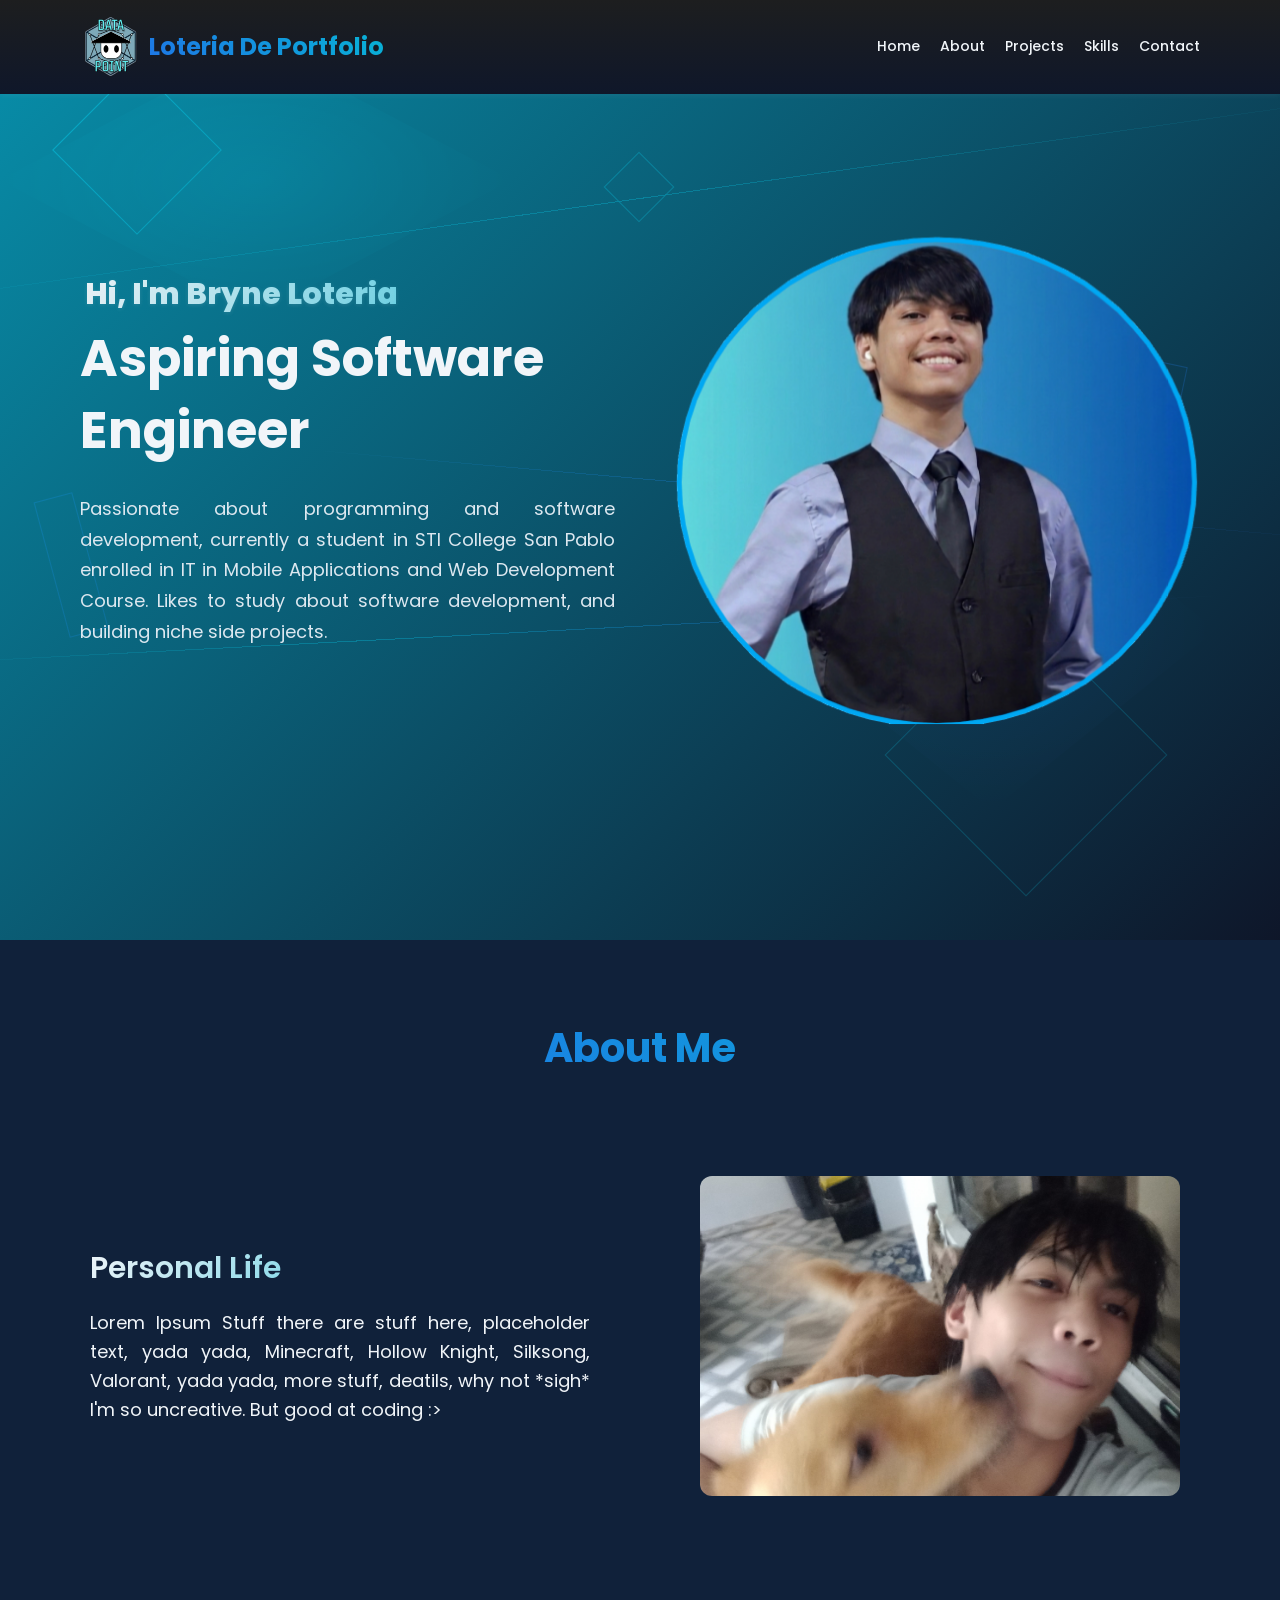
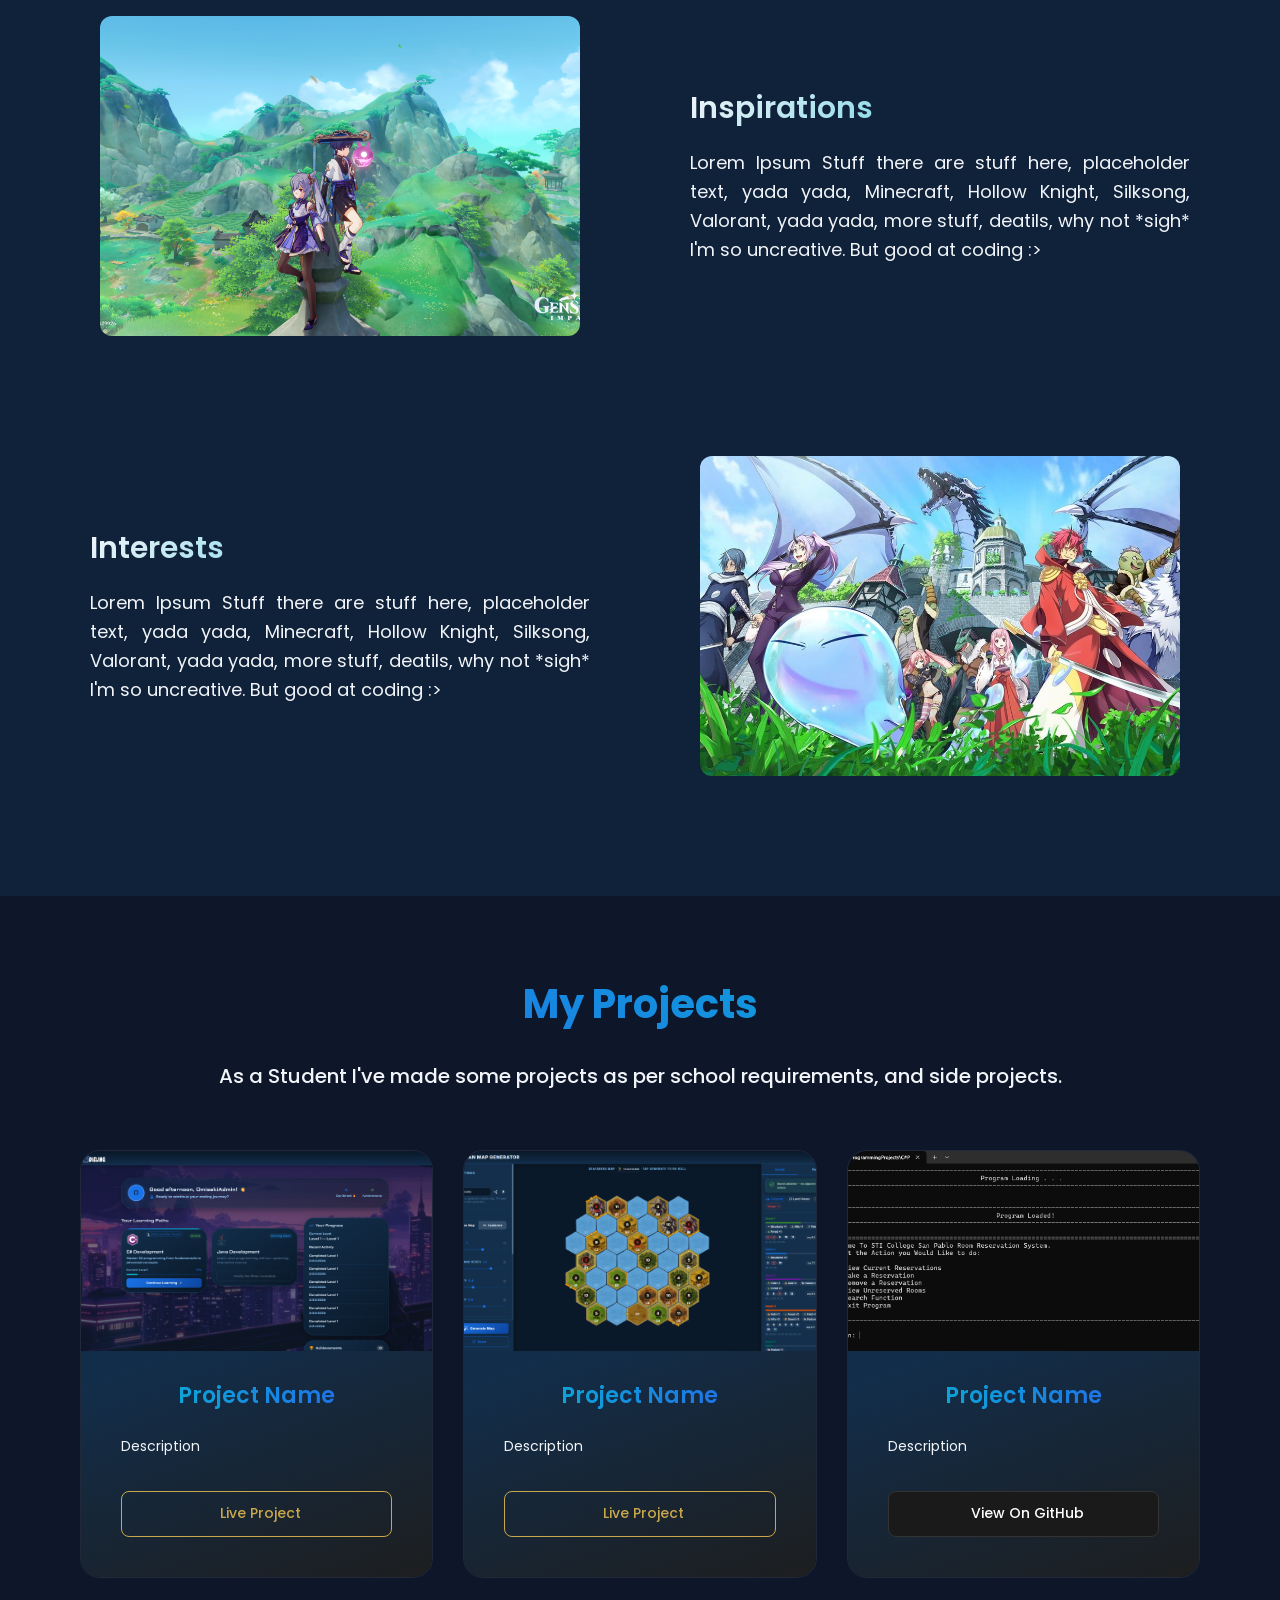
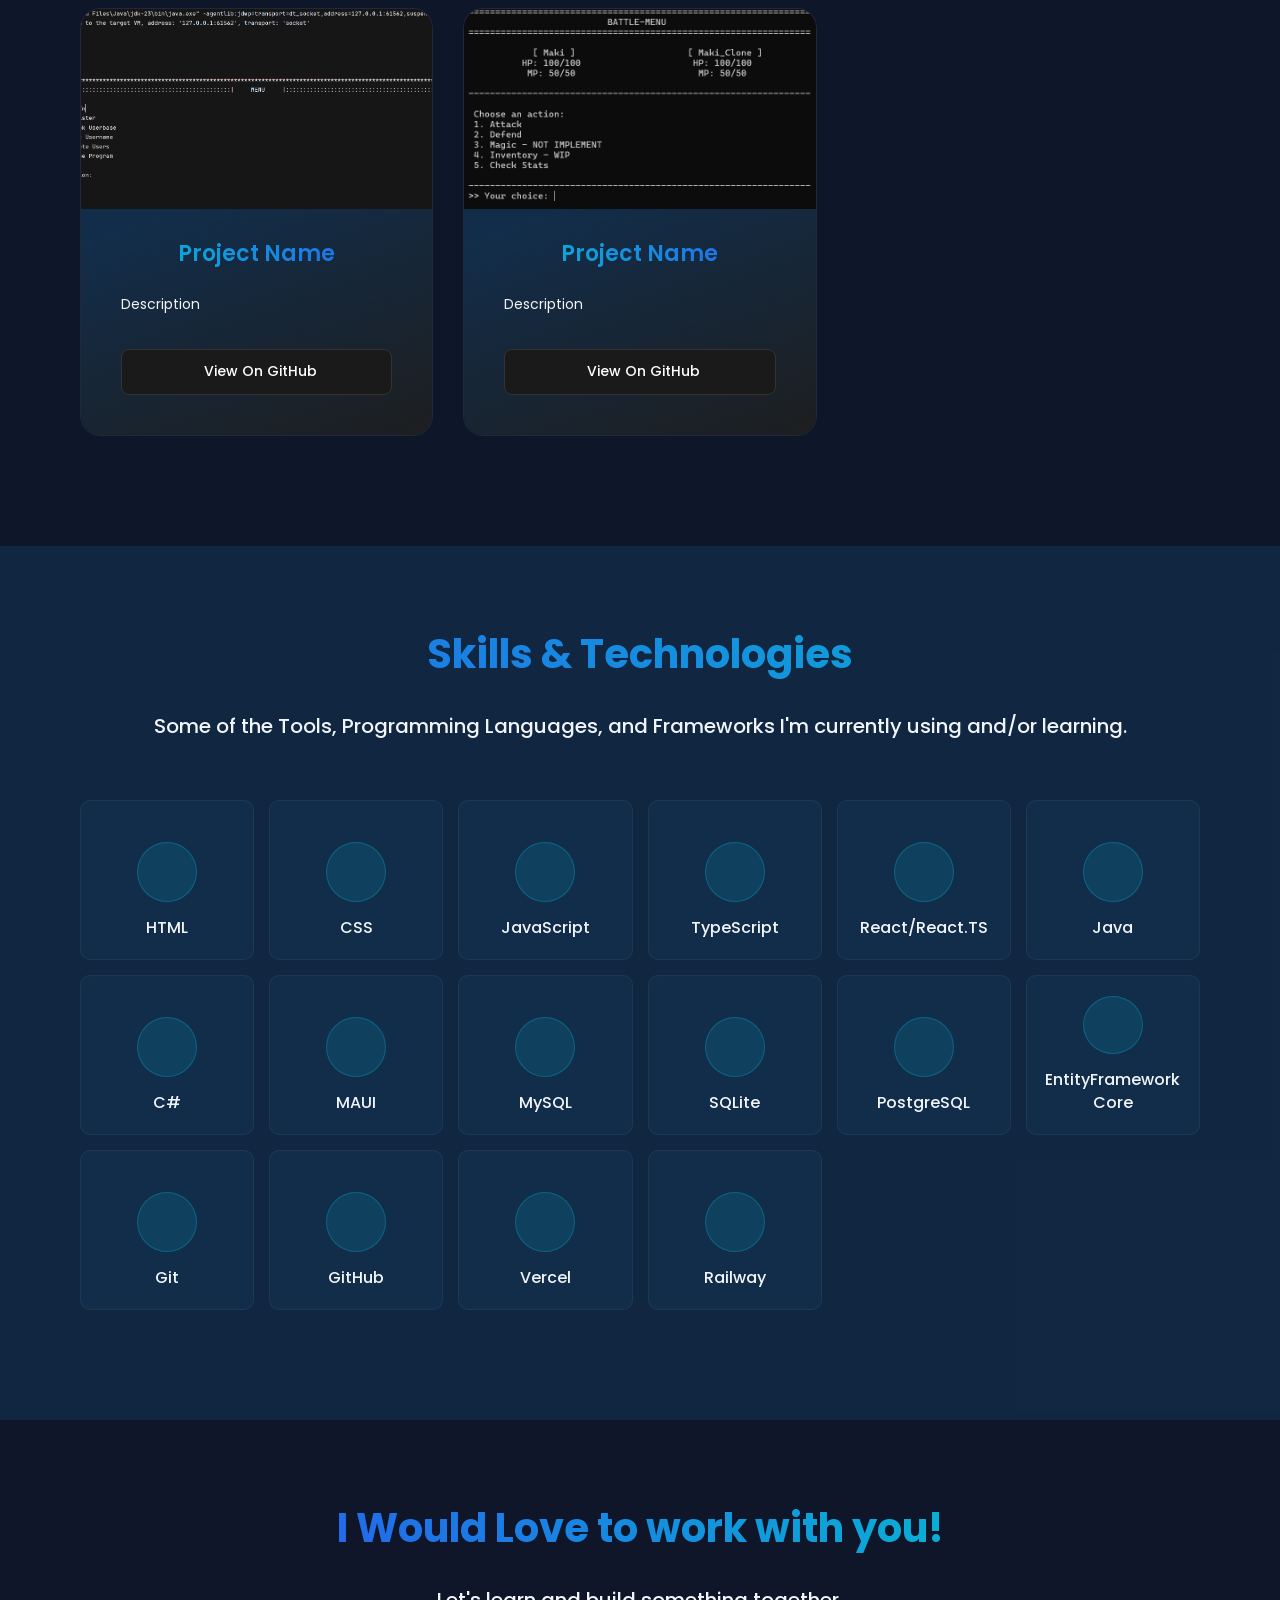
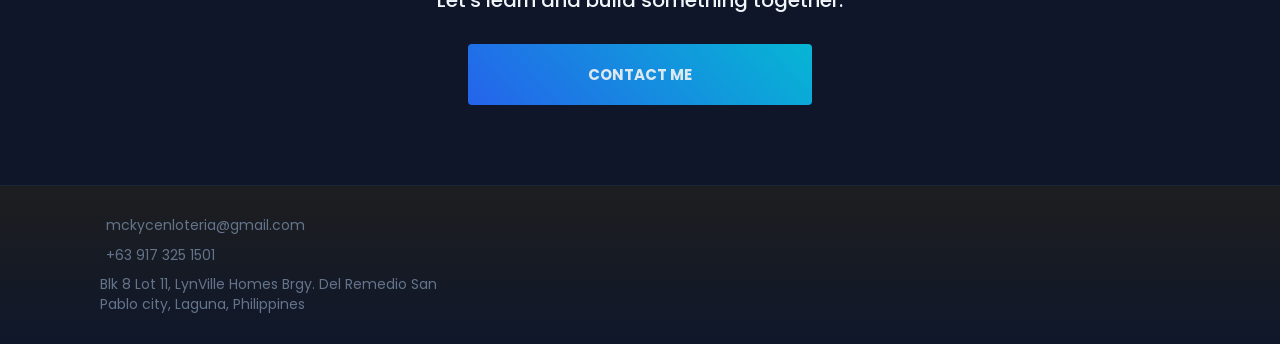
==== commit d37cb3ef: "Animations?" ====
--- a/index.html
+++ b/index.html
@@ -66,8 +66,11 @@
       </div>
     </header>
 
-    <!-- HERO -->
-
+    <!-- =====================================================
+         HERO
+         Animations: CSS keyframes on page load (no observer)
+         title ← left | subtitle → right | desc ↑ | image scale
+         ===================================================== -->
     <section class="hero">
       <div class="hero__background">
         <img
@@ -80,6 +83,8 @@
       <div class="container">
         <div class="hero__grid">
           <div class="hero__section-left">
+            <!-- hero__title, hero__subtitle, hero__description, hero-socials-container
+                 all have CSS keyframe animations defined in animations.css -->
             <div class="hero__typography">
               <h1 class="hero__title">Hi, I'm Bryne Loteria</h1>
               <h2 class="hero__subtitle">Aspiring Software Engineer</h2>
@@ -105,6 +110,7 @@
               </a>
             </div>
           </div>
+          <!-- hero__image has CSS keyframe scale-in animation -->
           <div class="hero__section-right">
             <img src="./assets/hero__image.png" alt="" class="hero__image" />
           </div>
@@ -112,13 +118,20 @@
       </div>
     </section>
 
-    <!-- ABOUT ME -->
-
+    <!-- =====================================================
+         ABOUT ME
+         Animations: alternating slide-left / slide-right
+         Row 1: text ← left,  image scroller → right
+         Row 2: image scroller ← left, text → right
+         Row 3: text ← left,  image scroller → right
+         ===================================================== -->
     <section class="about">
       <div class="container">
-        <h2 class="section-title">About Me</h2>
+        <h2 class="section-title reveal">About Me</h2>
+
+        <!-- Row 1 — Personal Life -->
         <div class="about__section about__grid">
-          <div class="about__section-left">
+          <div class="about__section-left reveal-left">
             <h3 class="about__section-title">Personal Life</h3>
             <p class="about__section-description">
               Lorem Ipsum Stuff there are stuff here, placeholder text, yada
@@ -127,7 +140,7 @@
               coding :>
             </p>
           </div>
-          <div class="about__section-right">
+          <div class="about__section-right reveal-right">
             <div class="about__image-scroller">
               <div class="scroller__strip">
                 <img src="./assets/about/about-1-1.jpg" alt="Photo 1" />
@@ -138,8 +151,10 @@
             </div>
           </div>
         </div>
+
+        <!-- Row 2 — Inspirations (inverted) -->
         <div class="about__section about__grid about__grid--inverted">
-          <div class="about__section-right">
+          <div class="about__section-right reveal-left">
             <div class="about__image-scroller">
               <div class="scroller__strip">
                 <img src="./assets/about/about-3-1.png" alt="Photo 1" />
@@ -149,7 +164,7 @@
               </div>
             </div>
           </div>
-          <div class="about__section-left">
+          <div class="about__section-left reveal-right">
             <h3 class="about__section-title">Inspirations</h3>
             <p class="about__section-description">
               Lorem Ipsum Stuff there are stuff here, placeholder text, yada
@@ -159,8 +174,10 @@
             </p>
           </div>
         </div>
+
+        <!-- Row 3 — Interests -->
         <div class="about__section about__grid">
-          <div class="about__section-left">
+          <div class="about__section-left reveal-left">
             <h3 class="about__section-title">Interests</h3>
             <p class="about__section-description">
               Lorem Ipsum Stuff there are stuff here, placeholder text, yada
@@ -169,7 +186,7 @@
               coding :>
             </p>
           </div>
-          <div class="about__section-right">
+          <div class="about__section-right reveal-right">
             <div class="about__image-scroller">
               <div class="scroller__strip">
                 <img src="./assets/about/about-2-1.jpg" />
@@ -183,27 +200,31 @@
       </div>
     </section>
 
-    <!-- PROJECTS -->
-
+    <!-- =====================================================
+         PROJECTS
+         Animations: title + subtitle fade up, cards stagger
+         scale-in from below (reveal-scale + reveal-stagger)
+         ===================================================== -->
     <section class="projects">
       <div class="container">
-        <h2 class="section-title">My Projects</h2>
-        <p class="projects__subtitle">
+        <h2 class="section-title reveal">My Projects</h2>
+        <p class="projects__subtitle reveal">
           As a Student I've made some projects as per school requirements, and
           side projects.
         </p>
-        <div class="projects__grid">
-          <div class="projects__card">
+
+        <div class="projects__grid reveal-stagger">
+          <div class="projects__card reveal-scale">
             <img
               src="./assets/projects/project-1.png"
               alt="ProjectImage"
               class="projects__card-image"
             />
             <div class="projects__card-body">
-              <h3 class="projects__card-title">CodieLing</h3>
+              <h3 class="projects__card-title">Project Name</h3>
               <p class="projects__card-description">Description</p>
               <a
-                href="https:/codieling.vercel.app"
+                href="https://codieling.vercel.app"
                 target="_blank"
                 rel="noopener noreferrer"
                 class="projects__card-button projects-btn-vercel"
@@ -212,17 +233,17 @@
               </a>
             </div>
           </div>
-          <div class="projects__card">
+          <div class="projects__card reveal-scale">
             <img
               src="./assets/projects/project-2.png"
               alt="ProjectImage"
               class="projects__card-image"
             />
             <div class="projects__card-body">
-              <h3 class="projects__card-title">Catan Random Map Generator</h3>
+              <h3 class="projects__card-title">Project Name</h3>
               <p class="projects__card-description">Description</p>
               <a
-                href="https:/catan-maki-generator.vercel.app"
+                href="https://catan-maki-generator.vercel.app"
                 target="_blank"
                 rel="noopener noreferrer"
                 class="projects__card-button projects-btn-vercel"
@@ -231,14 +252,14 @@
               </a>
             </div>
           </div>
-          <div class="projects__card">
+          <div class="projects__card reveal-scale">
             <img
               src="./assets/projects/project-3.png"
               alt="ProjectImage"
               class="projects__card-image"
             />
             <div class="projects__card-body">
-              <h3 class="projects__card-title">Room Reservation System</h3>
+              <h3 class="projects__card-title">Project Name</h3>
               <p class="projects__card-description">Description</p>
               <a
                 href="https://github.com/Omisaki-Maki/RoomReservationSystem-ILS"
@@ -249,16 +270,14 @@
               >
             </div>
           </div>
-          <div class="projects__card">
+          <div class="projects__card reveal-scale">
             <img
               src="./assets/projects/project-4.png"
               alt="ProjectImage"
               class="projects__card-image"
             />
             <div class="projects__card-body">
-              <h3 class="projects__card-title">
-                School Attendance Management System
-              </h3>
+              <h3 class="projects__card-title">Project Name</h3>
               <p class="projects__card-description">Description</p>
               <a
                 href="https://github.com/Omisaki-Maki/COMPRG3-ATTENDANCE_SYSTEM-ILS"
@@ -269,14 +288,14 @@
               >
             </div>
           </div>
-          <div class="projects__card">
+          <div class="projects__card reveal-scale">
             <img
               src="./assets/projects/project-5.png"
               alt="ProjectImage"
               class="projects__card-image"
             />
             <div class="projects__card-body">
-              <h3 class="projects__card-title">Turn Based Game</h3>
+              <h3 class="projects__card-title">Project Name</h3>
               <p class="projects__card-description">Description</p>
               <a
                 href="https://github.com/Omisaki-Maki/TurnBasedGame"
@@ -291,107 +310,110 @@
       </div>
     </section>
 
-    <!-- SKILLS -->
-
+    <!-- =====================================================
+         SKILLS
+         Animations: title + desc fade up,
+         each skill item pops in with staggered scale bounce
+         ===================================================== -->
     <section class="skills">
       <div class="container">
-        <h2 class="section-title">Skills & Technologies</h2>
-        <p class="section-description">
+        <h2 class="section-title reveal">Skills & Technologies</h2>
+        <p class="section-description reveal">
           Some of the Tools, Programming Languages, and Frameworks I'm currently
           using and/or learning.
         </p>
-        <div class="skills__grid">
-          <div class="skills__item">
+
+        <!-- reveal-stagger on the grid triggers staggered delays per item -->
+        <div class="skills__grid reveal-stagger">
+          <div class="skills__item reveal-scale">
             <div class="skills__item-icon">
               <i class="fa-brands fa-html5"></i>
             </div>
             <span class="skills__item-skill"> HTML </span>
           </div>
-          <div class="skills__item">
+          <div class="skills__item reveal-scale">
             <div class="skills__item-icon">
               <i class="fa-brands fa-css3-alt"></i>
             </div>
             <span class="skills__item-skill"> CSS </span>
           </div>
-          <div class="skills__item">
-            <div class="skills__item-icon">
-              <i class="fa-brands fa-js"></i>
-            </div>
+          <div class="skills__item reveal-scale">
+            <div class="skills__item-icon"><i class="fa-brands fa-js"></i></div>
             <span class="skills__item-skill"> JavaScript </span>
           </div>
-          <div class="skills__item">
+          <div class="skills__item reveal-scale">
             <div class="skills__item-icon">
               <i class="devicon-typescript-plain"></i>
             </div>
             <span class="skills__item-skill"> TypeScript </span>
           </div>
-          <div class="skills__item">
+          <div class="skills__item reveal-scale">
             <div class="skills__item-icon">
               <i class="fa-brands fa-react"></i>
             </div>
             <span class="skills__item-skill"> React/React.TS </span>
           </div>
-          <div class="skills__item">
+          <div class="skills__item reveal-scale">
             <div class="skills__item-icon">
               <i class="fa-brands fa-java"></i>
             </div>
             <span class="skills__item-skill"> Java </span>
           </div>
-          <div class="skills__item">
+          <div class="skills__item reveal-scale">
             <div class="skills__item-icon">
               <i class="devicon-csharp-plain"></i>
             </div>
             <span class="skills__item-skill"> C# </span>
           </div>
-          <div class="skills__item">
+          <div class="skills__item reveal-scale">
             <div class="skills__item-icon">
               <i class="fa-solid fa-mobile-screen"></i>
             </div>
             <span class="skills__item-skill"> MAUI </span>
           </div>
-          <div class="skills__item">
+          <div class="skills__item reveal-scale">
             <div class="skills__item-icon">
               <i class="fa-solid fa-database"></i>
             </div>
             <span class="skills__item-skill"> MySQL </span>
           </div>
-          <div class="skills__item">
+          <div class="skills__item reveal-scale">
             <div class="skills__item-icon">
               <i class="fa-solid fa-database"></i>
             </div>
             <span class="skills__item-skill"> SQLite </span>
           </div>
-          <div class="skills__item">
+          <div class="skills__item reveal-scale">
             <div class="skills__item-icon">
               <i class="devicon-postgresql-plain"></i>
             </div>
             <span class="skills__item-skill"> PostgreSQL </span>
           </div>
-          <div class="skills__item">
+          <div class="skills__item reveal-scale">
             <div class="skills__item-icon">
               <i class="fa-solid fa-layer-group"></i>
             </div>
             <span class="skills__item-skill"> EntityFramework Core </span>
           </div>
-          <div class="skills__item">
+          <div class="skills__item reveal-scale">
             <div class="skills__item-icon">
               <i class="fa-brands fa-git-alt"></i>
             </div>
             <span class="skills__item-skill"> Git </span>
           </div>
-          <div class="skills__item">
+          <div class="skills__item reveal-scale">
             <div class="skills__item-icon">
               <i class="fa-brands fa-github"></i>
             </div>
             <span class="skills__item-skill"> GitHub </span>
           </div>
-          <div class="skills__item">
+          <div class="skills__item reveal-scale">
             <div class="skills__item-icon">
               <i class="fa-solid fa-play"></i>
             </div>
             <span class="skills__item-skill"> Vercel </span>
           </div>
-          <div class="skills__item">
+          <div class="skills__item reveal-scale">
             <div class="skills__item-icon">
               <i class="fa-solid fa-train-subway"></i>
             </div>
@@ -401,24 +423,28 @@
       </div>
     </section>
 
-    <!-- CONTACT -->
-
+    <!-- =====================================================
+         CONTACT
+         Animation: entire block fades + scales up gently
+         ===================================================== -->
     <section class="contact">
       <div class="container">
-        <h2 class="section-title">I Would Love to work with you!</h2>
-        <p class="section-description">
+        <h2 class="section-title reveal">I Would Love to work with you!</h2>
+        <p class="section-description reveal">
           Let's learn and build something together.
         </p>
-        <a href="#" class="contact__button">CONTACT ME</a>
+        <a href="#" class="contact__button reveal">CONTACT ME</a>
       </div>
     </section>
 
-    <!-- FOOTER -->
-
+    <!-- =====================================================
+         FOOTER
+         Animation: three columns stagger fade up
+         ===================================================== -->
     <footer class="footer">
       <div class="container">
         <div class="footer__grid">
-          <div class="footer__col footer__col--left">
+          <div class="footer__col footer__col--left reveal">
             <ul class="footer__contact">
               <li>
                 <i class="fa-solid fa-envelope"></i>
@@ -437,13 +463,19 @@
               </li>
             </ul>
           </div>
-          <div class="footer__col footer__col--center">
+          <div
+            class="footer__col footer__col--center reveal"
+            style="transition-delay: 0.15s"
+          >
             <p class="footer__copyright">
               © 2026 Loteria De Portfolio. All rights reserved.
             </p>
             <p class="footer__credit">Designed & Built by Bryne Loteria</p>
           </div>
-          <div class="footer__col footer__col--right">
+          <div
+            class="footer__col footer__col--right reveal"
+            style="transition-delay: 0.3s"
+          >
             <div class="socials-container">
               <a href="#"><i class="fa-brands fa-github"></i></a>
               <a href="#"><i class="fa-brands fa-linkedin"></i></a>
--- a/styles.css
+++ b/styles.css
@@ -18,6 +18,7 @@
    13. Contact Page
    14. Animations
    15. Aurora
+   16. Scroll Animations
 */
 
 /* ============================================================
@@ -2215,3 +2216,235 @@
     transform: translate(-4vw, -3vh);
   }
 }
+
+/* ── 16. SCROLL ANIMATIONS ── */
+
+/* ============================================================
+   animations.css — Loteria De Portfolio
+   ============================================================ */
+
+/* ── Respect reduced-motion preferences ── */
+@media (prefers-reduced-motion: reduce) {
+  .reveal,
+  .reveal-left,
+  .reveal-right,
+  .reveal-scale,
+  .reveal-stagger > * {
+    opacity: 1 !important;
+    transform: none !important;
+    transition: none !important;
+    animation: none !important;
+  }
+}
+
+/* ============================================================
+   SCROLL REVEAL — hidden states
+   ============================================================ */
+
+.reveal {
+  opacity: 0;
+  transform: translateY(40px);
+  transition:
+    opacity 0.9s cubic-bezier(0.4, 0, 0.2, 1),
+    transform 0.9s cubic-bezier(0.4, 0, 0.2, 1);
+}
+
+.reveal-left {
+  opacity: 0;
+  transform: translateX(-60px);
+  transition:
+    opacity 0.9s cubic-bezier(0.4, 0, 0.2, 1),
+    transform 0.9s cubic-bezier(0.4, 0, 0.2, 1);
+}
+
+.reveal-right {
+  opacity: 0;
+  transform: translateX(60px);
+  transition:
+    opacity 0.9s cubic-bezier(0.4, 0, 0.2, 1),
+    transform 0.9s cubic-bezier(0.4, 0, 0.2, 1);
+}
+
+.reveal-scale {
+  opacity: 0;
+  transform: scale(0.88) translateY(20px);
+  transition:
+    opacity 0.85s cubic-bezier(0.4, 0, 0.2, 1),
+    transform 0.85s cubic-bezier(0.34, 1.2, 0.64, 1);
+}
+
+/* ── Visible state ── */
+.reveal.is-visible,
+.reveal-left.is-visible,
+.reveal-right.is-visible,
+.reveal-scale.is-visible {
+  opacity: 1;
+  transform: none;
+}
+
+/* ============================================================
+   STAGGER — observer watches the parent (.reveal-stagger)
+   children animate when parent gets .is-visible
+   ============================================================ */
+
+.reveal-stagger > * {
+  opacity: 0;
+  transform: scale(0.88) translateY(20px);
+  transition:
+    opacity 0.85s cubic-bezier(0.4, 0, 0.2, 1),
+    transform 0.85s cubic-bezier(0.34, 1.2, 0.64, 1);
+}
+
+.reveal-stagger.is-visible > *:nth-child(1) {
+  opacity: 1;
+  transform: none;
+  transition-delay: 0.05s;
+}
+.reveal-stagger.is-visible > *:nth-child(2) {
+  opacity: 1;
+  transform: none;
+  transition-delay: 0.13s;
+}
+.reveal-stagger.is-visible > *:nth-child(3) {
+  opacity: 1;
+  transform: none;
+  transition-delay: 0.21s;
+}
+.reveal-stagger.is-visible > *:nth-child(4) {
+  opacity: 1;
+  transform: none;
+  transition-delay: 0.29s;
+}
+.reveal-stagger.is-visible > *:nth-child(5) {
+  opacity: 1;
+  transform: none;
+  transition-delay: 0.37s;
+}
+.reveal-stagger.is-visible > *:nth-child(6) {
+  opacity: 1;
+  transform: none;
+  transition-delay: 0.45s;
+}
+.reveal-stagger.is-visible > *:nth-child(7) {
+  opacity: 1;
+  transform: none;
+  transition-delay: 0.53s;
+}
+.reveal-stagger.is-visible > *:nth-child(8) {
+  opacity: 1;
+  transform: none;
+  transition-delay: 0.08s;
+}
+.reveal-stagger.is-visible > *:nth-child(9) {
+  opacity: 1;
+  transform: none;
+  transition-delay: 0.16s;
+}
+.reveal-stagger.is-visible > *:nth-child(10) {
+  opacity: 1;
+  transform: none;
+  transition-delay: 0.24s;
+}
+.reveal-stagger.is-visible > *:nth-child(11) {
+  opacity: 1;
+  transform: none;
+  transition-delay: 0.32s;
+}
+.reveal-stagger.is-visible > *:nth-child(12) {
+  opacity: 1;
+  transform: none;
+  transition-delay: 0.4s;
+}
+.reveal-stagger.is-visible > *:nth-child(13) {
+  opacity: 1;
+  transform: none;
+  transition-delay: 0.48s;
+}
+.reveal-stagger.is-visible > *:nth-child(14) {
+  opacity: 1;
+  transform: none;
+  transition-delay: 0.56s;
+}
+.reveal-stagger.is-visible > *:nth-child(15) {
+  opacity: 1;
+  transform: none;
+  transition-delay: 0.11s;
+}
+.reveal-stagger.is-visible > *:nth-child(16) {
+  opacity: 1;
+  transform: none;
+  transition-delay: 0.19s;
+}
+
+/* ============================================================
+   HERO — CSS keyframe animations (fire on page load, no observer)
+   ============================================================ */
+
+.hero__title {
+  animation: hero-slide-left 1s cubic-bezier(0.4, 0, 0.2, 1) both;
+  animation-delay: 0.1s;
+}
+
+.hero__subtitle {
+  animation: hero-slide-right 1s cubic-bezier(0.4, 0, 0.2, 1) both;
+  animation-delay: 0.3s;
+}
+
+.hero__description {
+  animation: hero-fade-up 1s cubic-bezier(0.4, 0, 0.2, 1) both;
+  animation-delay: 0.55s;
+}
+
+.hero-socials-container {
+  animation: hero-fade-up 0.9s cubic-bezier(0.4, 0, 0.2, 1) both;
+  animation-delay: 0.75s;
+}
+
+.hero__image {
+  animation: hero-scale-in 1.1s cubic-bezier(0.34, 1.3, 0.64, 1) both;
+  animation-delay: 0.2s;
+}
+
+@keyframes hero-slide-left {
+  from {
+    opacity: 0;
+    transform: translateX(-50px);
+  }
+  to {
+    opacity: 1;
+    transform: translateX(0);
+  }
+}
+
+@keyframes hero-slide-right {
+  from {
+    opacity: 0;
+    transform: translateX(50px);
+  }
+  to {
+    opacity: 1;
+    transform: translateX(0);
+  }
+}
+
+@keyframes hero-fade-up {
+  from {
+    opacity: 0;
+    transform: translateY(30px);
+  }
+  to {
+    opacity: 1;
+    transform: translateY(0);
+  }
+}
+
+@keyframes hero-scale-in {
+  from {
+    opacity: 0;
+    transform: scale(0.82);
+  }
+  to {
+    opacity: 1;
+    transform: scale(1);
+  }
+}
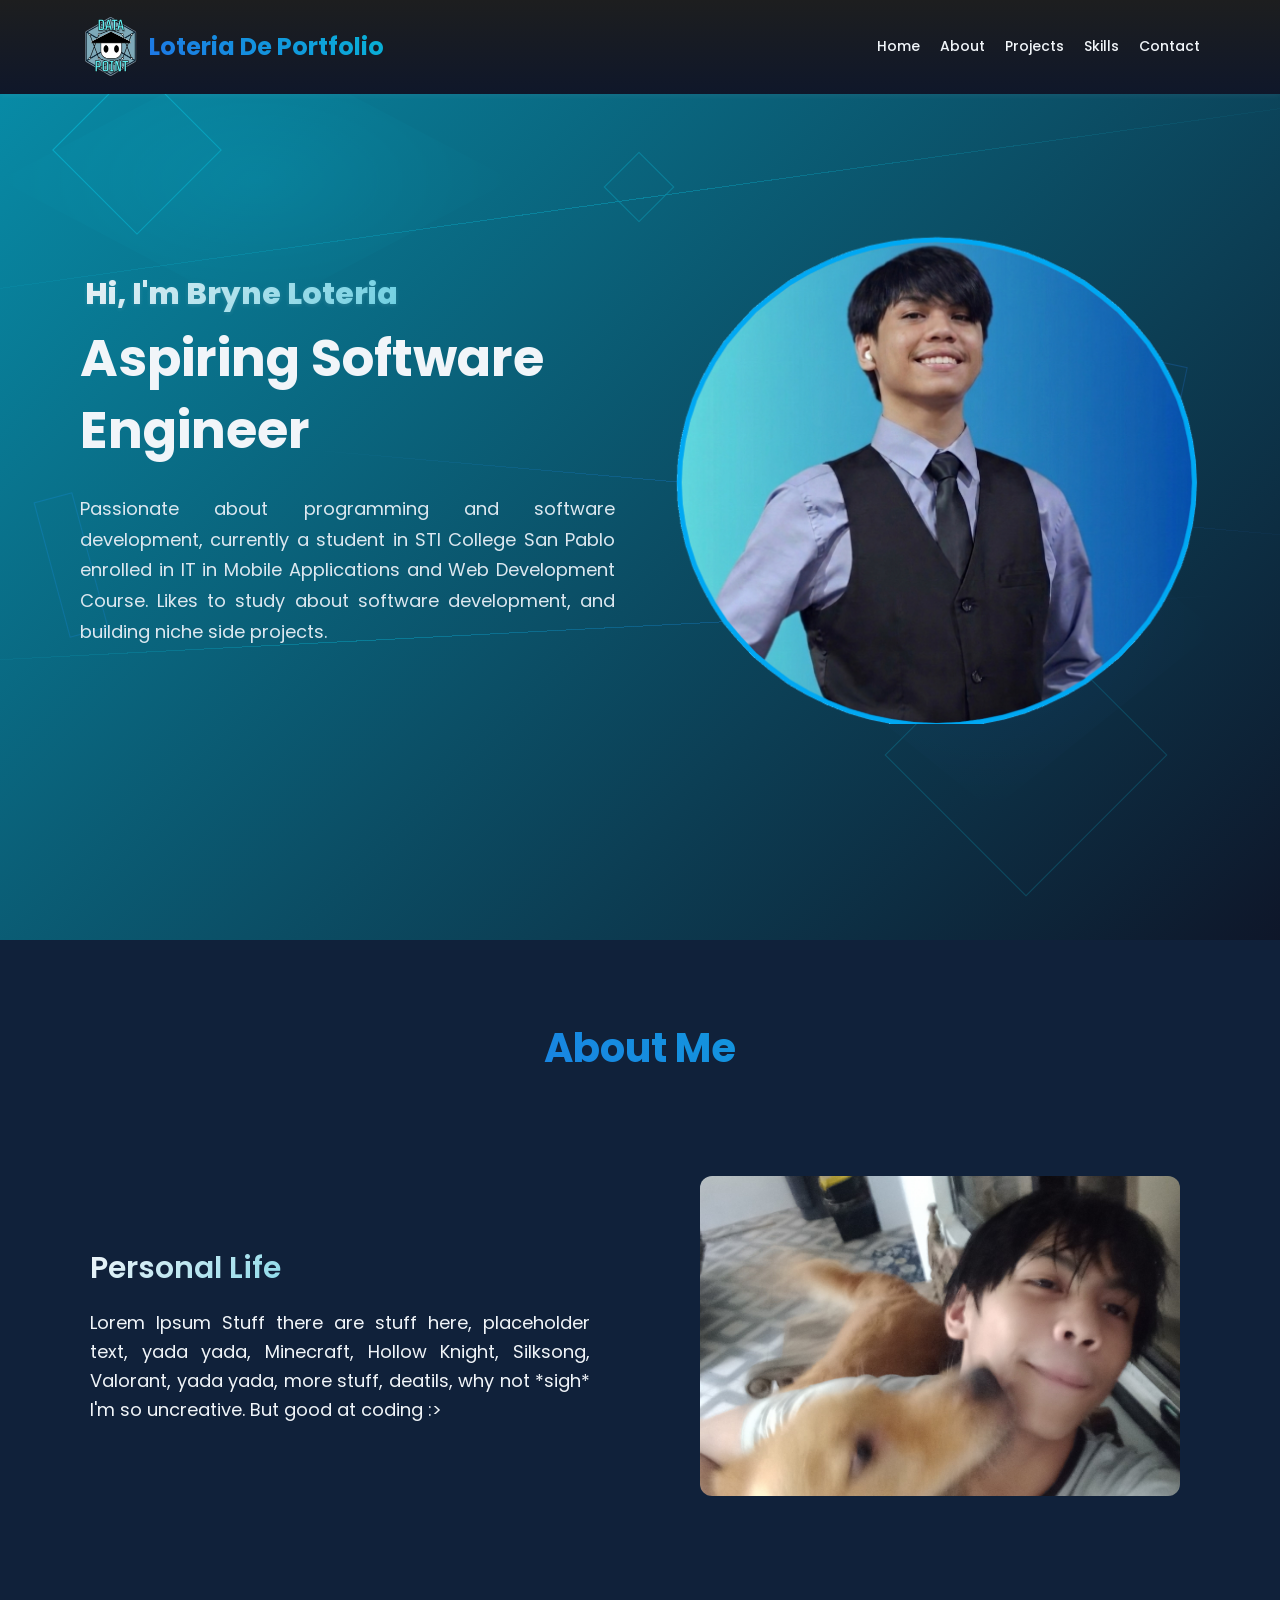
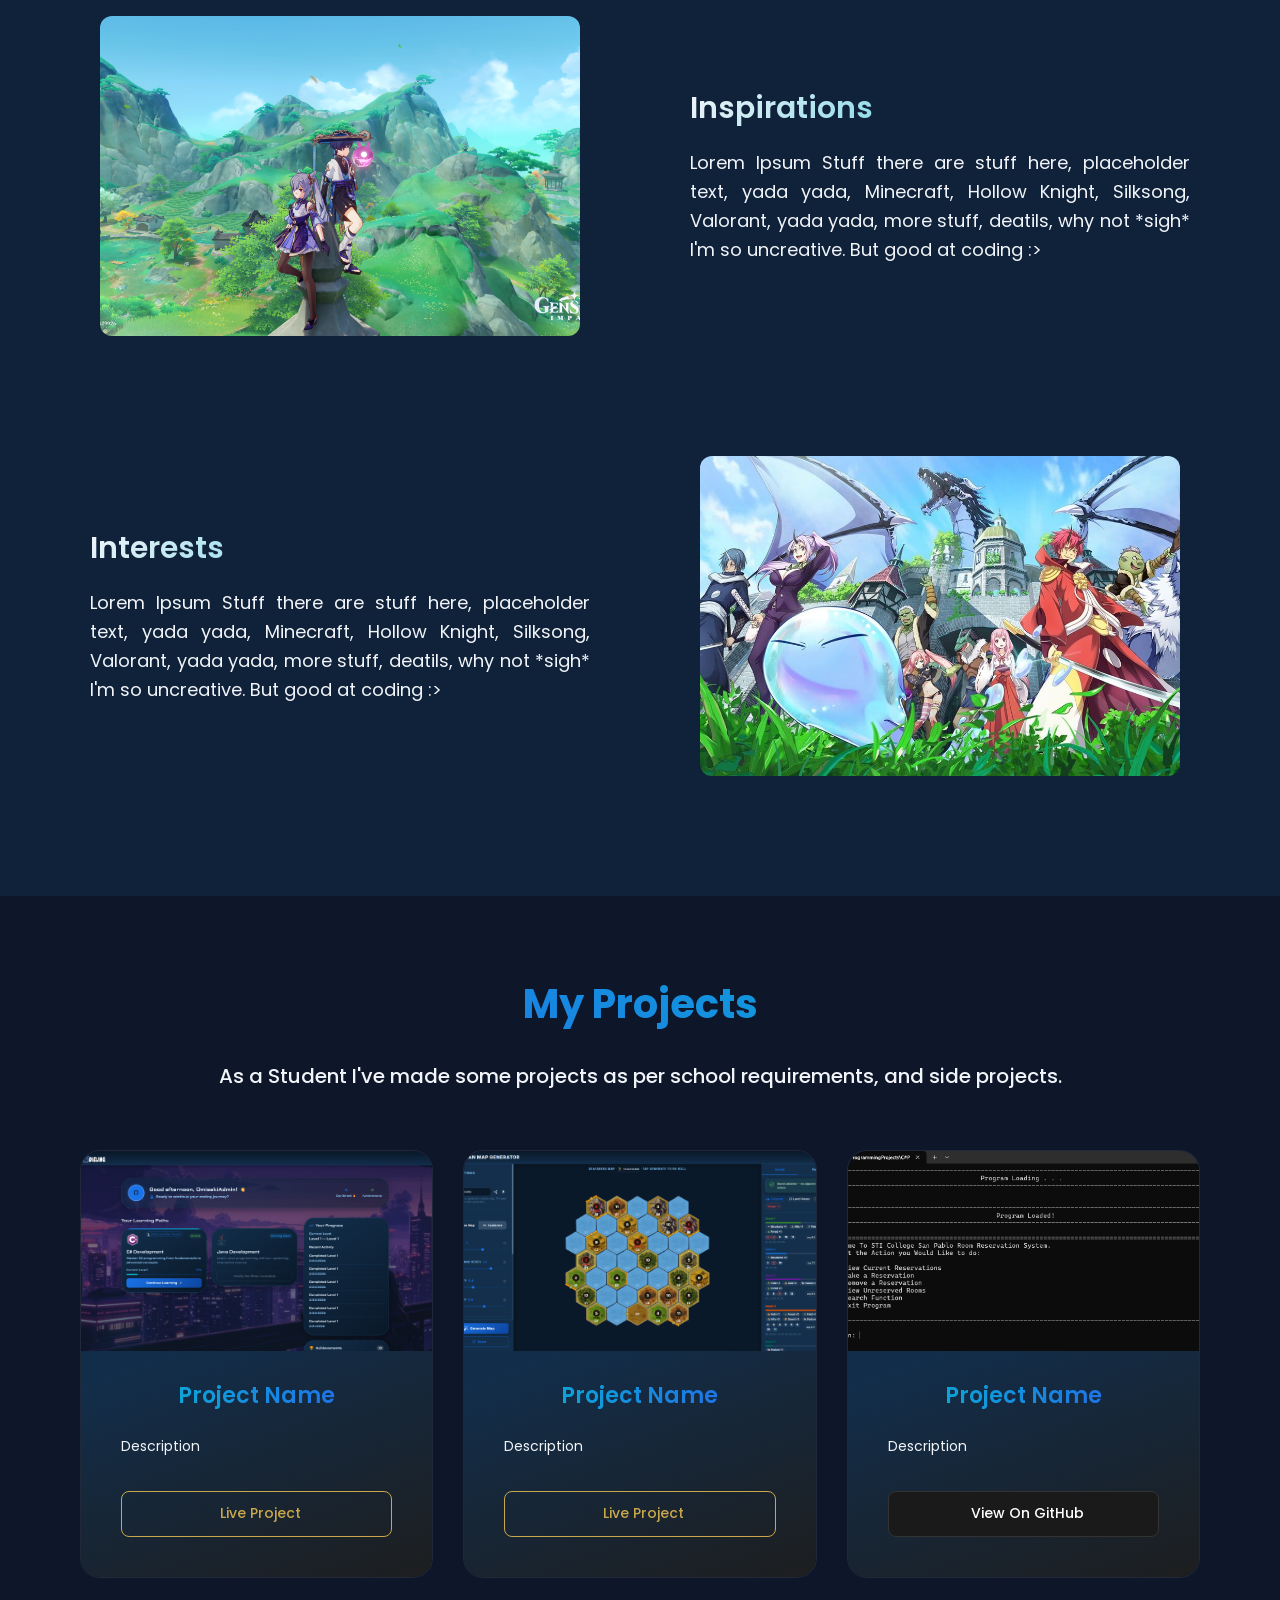
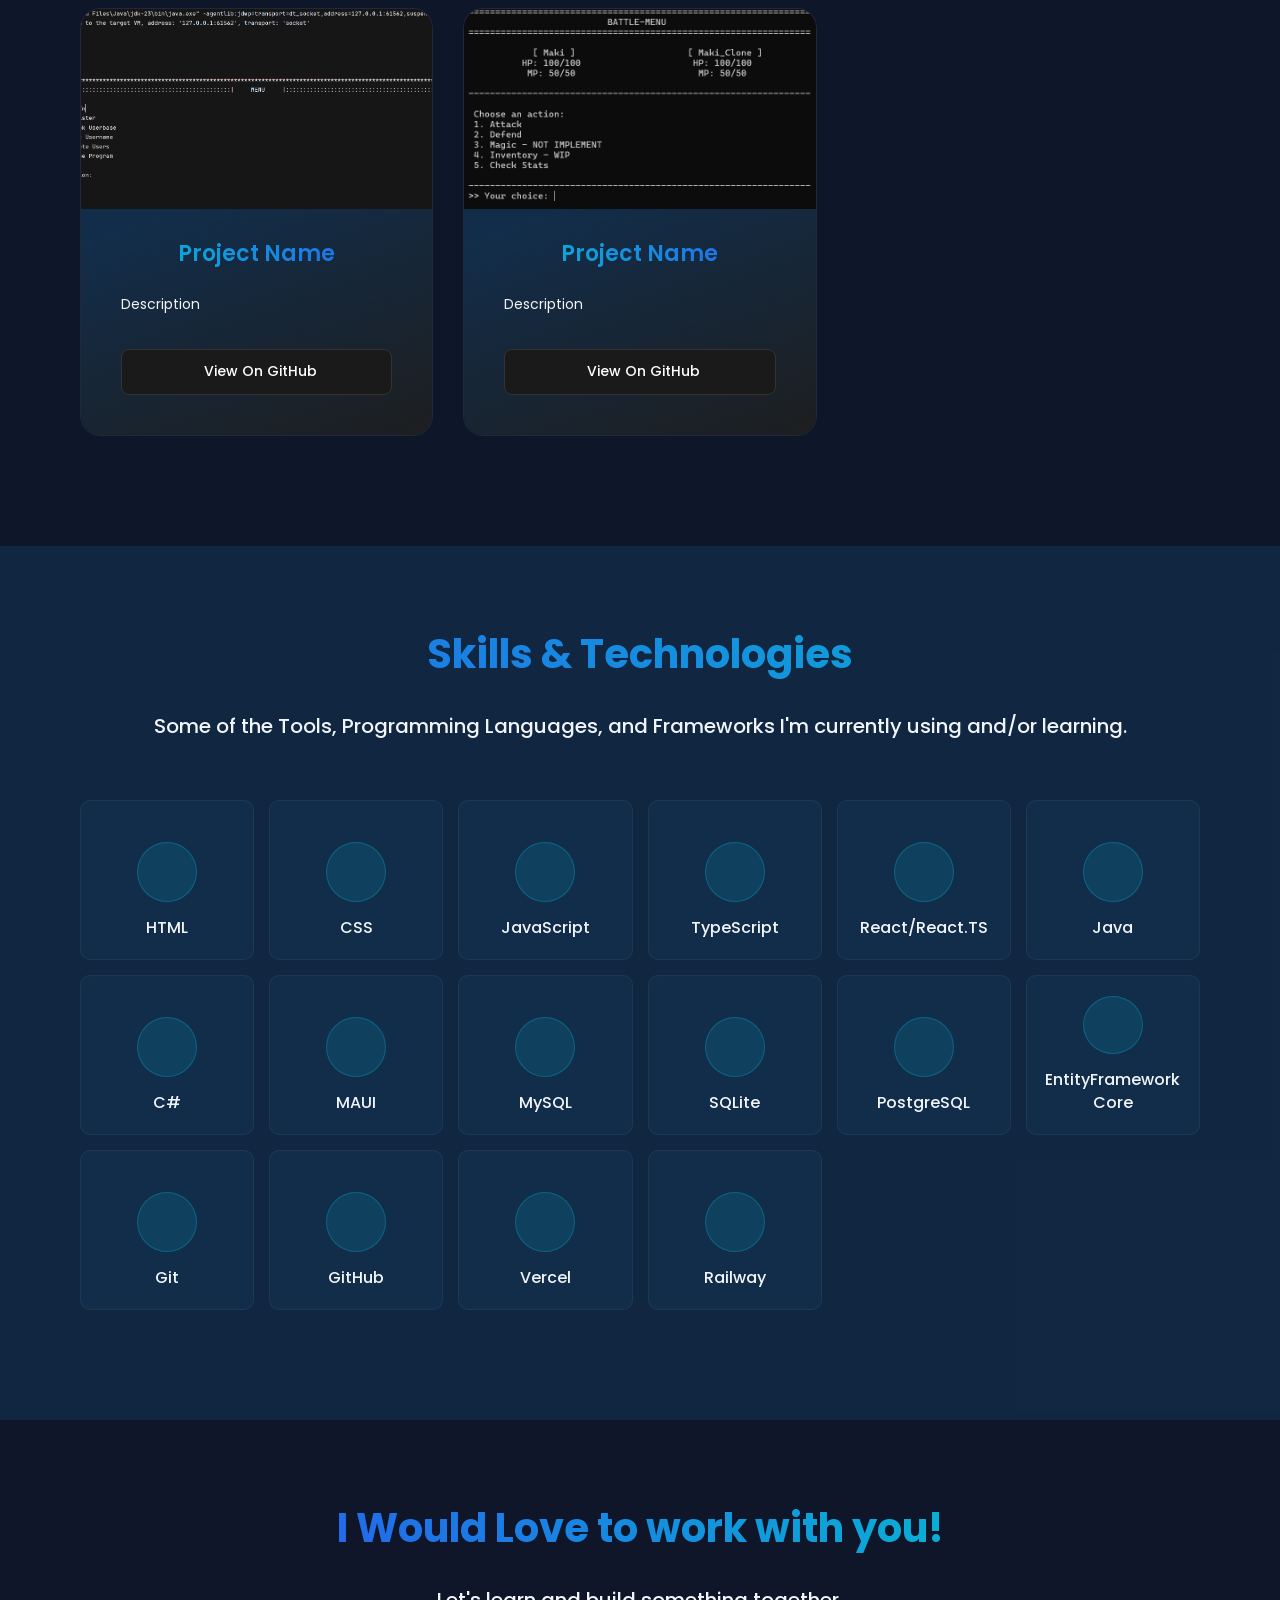
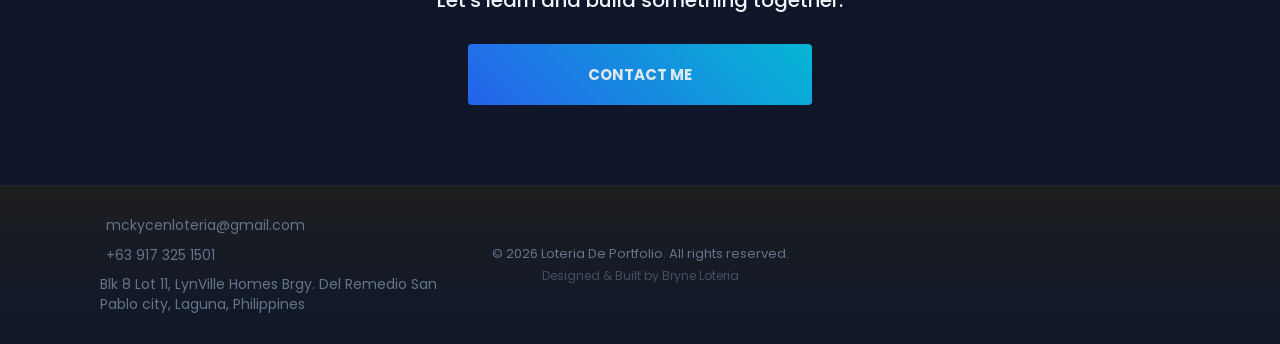
==== commit 076f9b7c: "Removed animations" ====
--- a/index.html
+++ b/index.html
@@ -3,10 +3,7 @@
   <head>
     <meta charset="UTF-8" />
     <meta name="viewport" content="width=device-width, initial-scale=1.0" />
-    <meta
-      name="description"
-      content="Creative Visual Designs (CVD) is a platform for showcasing creative projects and visual designs"
-    />
+    <meta name="description" content="My Personal Portfolio" />
     <link
       rel="shortcut icon"
       href="./assets/loteria_logo.png"
@@ -21,7 +18,7 @@
       rel="stylesheet"
       href="https://cdn.jsdelivr.net/gh/devicons/devicon@latest/devicon.min.css"
     />
-    <title>Creative Visual Designs - Home</title>
+    <title>Loteria De Portfolio - Home</title>
   </head>
   <body>
     <!-- BACKGROUND ANIMATION -->
@@ -65,12 +62,6 @@
         </nav>
       </div>
     </header>
-
-    <!-- =====================================================
-         HERO
-         Animations: CSS keyframes on page load (no observer)
-         title ← left | subtitle → right | desc ↑ | image scale
-         ===================================================== -->
     <section class="hero">
       <div class="hero__background">
         <img
@@ -83,8 +74,6 @@
       <div class="container">
         <div class="hero__grid">
           <div class="hero__section-left">
-            <!-- hero__title, hero__subtitle, hero__description, hero-socials-container
-                 all have CSS keyframe animations defined in animations.css -->
             <div class="hero__typography">
               <h1 class="hero__title">Hi, I'm Bryne Loteria</h1>
               <h2 class="hero__subtitle">Aspiring Software Engineer</h2>
@@ -110,28 +99,19 @@
               </a>
             </div>
           </div>
-          <!-- hero__image has CSS keyframe scale-in animation -->
           <div class="hero__section-right">
             <img src="./assets/hero__image.png" alt="" class="hero__image" />
           </div>
         </div>
       </div>
     </section>
-
-    <!-- =====================================================
-         ABOUT ME
-         Animations: alternating slide-left / slide-right
-         Row 1: text ← left,  image scroller → right
-         Row 2: image scroller ← left, text → right
-         Row 3: text ← left,  image scroller → right
-         ===================================================== -->
     <section class="about">
       <div class="container">
-        <h2 class="section-title reveal">About Me</h2>
+        <h2 class="section-title">About Me</h2>
 
         <!-- Row 1 — Personal Life -->
         <div class="about__section about__grid">
-          <div class="about__section-left reveal-left">
+          <div class="about__section-left">
             <h3 class="about__section-title">Personal Life</h3>
             <p class="about__section-description">
               Lorem Ipsum Stuff there are stuff here, placeholder text, yada
@@ -140,7 +120,7 @@
               coding :>
             </p>
           </div>
-          <div class="about__section-right reveal-right">
+          <div class="about__section-right">
             <div class="about__image-scroller">
               <div class="scroller__strip">
                 <img src="./assets/about/about-1-1.jpg" alt="Photo 1" />
@@ -154,7 +134,7 @@
 
         <!-- Row 2 — Inspirations (inverted) -->
         <div class="about__section about__grid about__grid--inverted">
-          <div class="about__section-right reveal-left">
+          <div class="about__section-right">
             <div class="about__image-scroller">
               <div class="scroller__strip">
                 <img src="./assets/about/about-3-1.png" alt="Photo 1" />
@@ -164,7 +144,7 @@
               </div>
             </div>
           </div>
-          <div class="about__section-left reveal-right">
+          <div class="about__section-left">
             <h3 class="about__section-title">Inspirations</h3>
             <p class="about__section-description">
               Lorem Ipsum Stuff there are stuff here, placeholder text, yada
@@ -177,7 +157,7 @@
 
         <!-- Row 3 — Interests -->
         <div class="about__section about__grid">
-          <div class="about__section-left reveal-left">
+          <div class="about__section-left">
             <h3 class="about__section-title">Interests</h3>
             <p class="about__section-description">
               Lorem Ipsum Stuff there are stuff here, placeholder text, yada
@@ -186,7 +166,7 @@
               coding :>
             </p>
           </div>
-          <div class="about__section-right reveal-right">
+          <div class="about__section-right">
             <div class="about__image-scroller">
               <div class="scroller__strip">
                 <img src="./assets/about/about-2-1.jpg" />
@@ -200,21 +180,16 @@
       </div>
     </section>
 
-    <!-- =====================================================
-         PROJECTS
-         Animations: title + subtitle fade up, cards stagger
-         scale-in from below (reveal-scale + reveal-stagger)
-         ===================================================== -->
     <section class="projects">
       <div class="container">
-        <h2 class="section-title reveal">My Projects</h2>
-        <p class="projects__subtitle reveal">
+        <h2 class="section-title">My Projects</h2>
+        <p class="projects__subtitle">
           As a Student I've made some projects as per school requirements, and
           side projects.
         </p>
 
-        <div class="projects__grid reveal-stagger">
-          <div class="projects__card reveal-scale">
+        <div class="projects__grid">
+          <div class="projects__card">
             <img
               src="./assets/projects/project-1.png"
               alt="ProjectImage"
@@ -233,7 +208,7 @@
               </a>
             </div>
           </div>
-          <div class="projects__card reveal-scale">
+          <div class="projects__card">
             <img
               src="./assets/projects/project-2.png"
               alt="ProjectImage"
@@ -252,7 +227,7 @@
               </a>
             </div>
           </div>
-          <div class="projects__card reveal-scale">
+          <div class="projects__card">
             <img
               src="./assets/projects/project-3.png"
               alt="ProjectImage"
@@ -270,7 +245,7 @@
               >
             </div>
           </div>
-          <div class="projects__card reveal-scale">
+          <div class="projects__card">
             <img
               src="./assets/projects/project-4.png"
               alt="ProjectImage"
@@ -288,7 +263,7 @@
               >
             </div>
           </div>
-          <div class="projects__card reveal-scale">
+          <div class="projects__card">
             <img
               src="./assets/projects/project-5.png"
               alt="ProjectImage"
@@ -317,103 +292,103 @@
          ===================================================== -->
     <section class="skills">
       <div class="container">
-        <h2 class="section-title reveal">Skills & Technologies</h2>
-        <p class="section-description reveal">
+        <h2 class="section-title">Skills & Technologies</h2>
+        <p class="section-description">
           Some of the Tools, Programming Languages, and Frameworks I'm currently
           using and/or learning.
         </p>
 
-        <!-- reveal-stagger on the grid triggers staggered delays per item -->
-        <div class="skills__grid reveal-stagger">
-          <div class="skills__item reveal-scale">
+        <!--  on the grid triggers staggered delays per item -->
+        <div class="skills__grid">
+          <div class="skills__item">
             <div class="skills__item-icon">
               <i class="fa-brands fa-html5"></i>
             </div>
             <span class="skills__item-skill"> HTML </span>
           </div>
-          <div class="skills__item reveal-scale">
+          <div class="skills__item">
             <div class="skills__item-icon">
               <i class="fa-brands fa-css3-alt"></i>
             </div>
             <span class="skills__item-skill"> CSS </span>
           </div>
-          <div class="skills__item reveal-scale">
+          <div class="skills__item">
             <div class="skills__item-icon"><i class="fa-brands fa-js"></i></div>
             <span class="skills__item-skill"> JavaScript </span>
           </div>
-          <div class="skills__item reveal-scale">
+          <div class="skills__item">
             <div class="skills__item-icon">
               <i class="devicon-typescript-plain"></i>
             </div>
             <span class="skills__item-skill"> TypeScript </span>
           </div>
-          <div class="skills__item reveal-scale">
+          <div class="skills__item">
             <div class="skills__item-icon">
               <i class="fa-brands fa-react"></i>
             </div>
             <span class="skills__item-skill"> React/React.TS </span>
           </div>
-          <div class="skills__item reveal-scale">
+          <div class="skills__item">
             <div class="skills__item-icon">
               <i class="fa-brands fa-java"></i>
             </div>
             <span class="skills__item-skill"> Java </span>
           </div>
-          <div class="skills__item reveal-scale">
+          <div class="skills__item">
             <div class="skills__item-icon">
               <i class="devicon-csharp-plain"></i>
             </div>
             <span class="skills__item-skill"> C# </span>
           </div>
-          <div class="skills__item reveal-scale">
+          <div class="skills__item">
             <div class="skills__item-icon">
               <i class="fa-solid fa-mobile-screen"></i>
             </div>
             <span class="skills__item-skill"> MAUI </span>
           </div>
-          <div class="skills__item reveal-scale">
+          <div class="skills__item">
             <div class="skills__item-icon">
               <i class="fa-solid fa-database"></i>
             </div>
             <span class="skills__item-skill"> MySQL </span>
           </div>
-          <div class="skills__item reveal-scale">
+          <div class="skills__item">
             <div class="skills__item-icon">
               <i class="fa-solid fa-database"></i>
             </div>
             <span class="skills__item-skill"> SQLite </span>
           </div>
-          <div class="skills__item reveal-scale">
+          <div class="skills__item">
             <div class="skills__item-icon">
               <i class="devicon-postgresql-plain"></i>
             </div>
             <span class="skills__item-skill"> PostgreSQL </span>
           </div>
-          <div class="skills__item reveal-scale">
+          <div class="skills__item">
             <div class="skills__item-icon">
               <i class="fa-solid fa-layer-group"></i>
             </div>
             <span class="skills__item-skill"> EntityFramework Core </span>
           </div>
-          <div class="skills__item reveal-scale">
+          <div class="skills__item">
             <div class="skills__item-icon">
               <i class="fa-brands fa-git-alt"></i>
             </div>
             <span class="skills__item-skill"> Git </span>
           </div>
-          <div class="skills__item reveal-scale">
+          <div class="skills__item">
             <div class="skills__item-icon">
               <i class="fa-brands fa-github"></i>
             </div>
             <span class="skills__item-skill"> GitHub </span>
           </div>
-          <div class="skills__item reveal-scale">
+          <div class="skills__item">
             <div class="skills__item-icon">
               <i class="fa-solid fa-play"></i>
             </div>
             <span class="skills__item-skill"> Vercel </span>
           </div>
-          <div class="skills__item reveal-scale">
+          <div class="skills__item">
             <div class="skills__item-icon">
               <i class="fa-solid fa-train-subway"></i>
             </div>
@@ -429,11 +404,11 @@
          ===================================================== -->
     <section class="contact">
       <div class="container">
-        <h2 class="section-title reveal">I Would Love to work with you!</h2>
-        <p class="section-description reveal">
+        <h2 class="section-title">I Would Love to work with you!</h2>
+        <p class="section-description">
           Let's learn and build something together.
         </p>
-        <a href="#" class="contact__button reveal">CONTACT ME</a>
+        <a href="#" class="contact__button">CONTACT ME</a>
       </div>
     </section>
 
@@ -444,7 +419,7 @@
     <footer class="footer">
       <div class="container">
         <div class="footer__grid">
-          <div class="footer__col footer__col--left reveal">
+          <div class="footer__col footer__col--left">
             <ul class="footer__contact">
               <li>
                 <i class="fa-solid fa-envelope"></i>
@@ -464,7 +439,7 @@
             </ul>
           </div>
           <div
-            class="footer__col footer__col--center reveal"
+            class="footer__col footer__col--center"
             style="transition-delay: 0.15s"
           >
             <p class="footer__copyright">
@@ -473,7 +448,7 @@
             <p class="footer__credit">Designed & Built by Bryne Loteria</p>
           </div>
           <div
-            class="footer__col footer__col--right reveal"
+            class="footer__col footer__col--right"
             style="transition-delay: 0.3s"
           >
             <div class="socials-container">
--- a/styles.css
+++ b/styles.css
@@ -2216,235 +2216,3 @@
     transform: translate(-4vw, -3vh);
   }
 }
-
-/* ── 16. SCROLL ANIMATIONS ── */
-
-/* ============================================================
-   animations.css — Loteria De Portfolio
-   ============================================================ */
-
-/* ── Respect reduced-motion preferences ── */
-@media (prefers-reduced-motion: reduce) {
-  .reveal,
-  .reveal-left,
-  .reveal-right,
-  .reveal-scale,
-  .reveal-stagger > * {
-    opacity: 1 !important;
-    transform: none !important;
-    transition: none !important;
-    animation: none !important;
-  }
-}
-
-/* ============================================================
-   SCROLL REVEAL — hidden states
-   ============================================================ */
-
-.reveal {
-  opacity: 0;
-  transform: translateY(40px);
-  transition:
-    opacity 0.9s cubic-bezier(0.4, 0, 0.2, 1),
-    transform 0.9s cubic-bezier(0.4, 0, 0.2, 1);
-}
-
-.reveal-left {
-  opacity: 0;
-  transform: translateX(-60px);
-  transition:
-    opacity 0.9s cubic-bezier(0.4, 0, 0.2, 1),
-    transform 0.9s cubic-bezier(0.4, 0, 0.2, 1);
-}
-
-.reveal-right {
-  opacity: 0;
-  transform: translateX(60px);
-  transition:
-    opacity 0.9s cubic-bezier(0.4, 0, 0.2, 1),
-    transform 0.9s cubic-bezier(0.4, 0, 0.2, 1);
-}
-
-.reveal-scale {
-  opacity: 0;
-  transform: scale(0.88) translateY(20px);
-  transition:
-    opacity 0.85s cubic-bezier(0.4, 0, 0.2, 1),
-    transform 0.85s cubic-bezier(0.34, 1.2, 0.64, 1);
-}
-
-/* ── Visible state ── */
-.reveal.is-visible,
-.reveal-left.is-visible,
-.reveal-right.is-visible,
-.reveal-scale.is-visible {
-  opacity: 1;
-  transform: none;
-}
-
-/* ============================================================
-   STAGGER — observer watches the parent (.reveal-stagger)
-   children animate when parent gets .is-visible
-   ============================================================ */
-
-.reveal-stagger > * {
-  opacity: 0;
-  transform: scale(0.88) translateY(20px);
-  transition:
-    opacity 0.85s cubic-bezier(0.4, 0, 0.2, 1),
-    transform 0.85s cubic-bezier(0.34, 1.2, 0.64, 1);
-}
-
-.reveal-stagger.is-visible > *:nth-child(1) {
-  opacity: 1;
-  transform: none;
-  transition-delay: 0.05s;
-}
-.reveal-stagger.is-visible > *:nth-child(2) {
-  opacity: 1;
-  transform: none;
-  transition-delay: 0.13s;
-}
-.reveal-stagger.is-visible > *:nth-child(3) {
-  opacity: 1;
-  transform: none;
-  transition-delay: 0.21s;
-}
-.reveal-stagger.is-visible > *:nth-child(4) {
-  opacity: 1;
-  transform: none;
-  transition-delay: 0.29s;
-}
-.reveal-stagger.is-visible > *:nth-child(5) {
-  opacity: 1;
-  transform: none;
-  transition-delay: 0.37s;
-}
-.reveal-stagger.is-visible > *:nth-child(6) {
-  opacity: 1;
-  transform: none;
-  transition-delay: 0.45s;
-}
-.reveal-stagger.is-visible > *:nth-child(7) {
-  opacity: 1;
-  transform: none;
-  transition-delay: 0.53s;
-}
-.reveal-stagger.is-visible > *:nth-child(8) {
-  opacity: 1;
-  transform: none;
-  transition-delay: 0.08s;
-}
-.reveal-stagger.is-visible > *:nth-child(9) {
-  opacity: 1;
-  transform: none;
-  transition-delay: 0.16s;
-}
-.reveal-stagger.is-visible > *:nth-child(10) {
-  opacity: 1;
-  transform: none;
-  transition-delay: 0.24s;
-}
-.reveal-stagger.is-visible > *:nth-child(11) {
-  opacity: 1;
-  transform: none;
-  transition-delay: 0.32s;
-}
-.reveal-stagger.is-visible > *:nth-child(12) {
-  opacity: 1;
-  transform: none;
-  transition-delay: 0.4s;
-}
-.reveal-stagger.is-visible > *:nth-child(13) {
-  opacity: 1;
-  transform: none;
-  transition-delay: 0.48s;
-}
-.reveal-stagger.is-visible > *:nth-child(14) {
-  opacity: 1;
-  transform: none;
-  transition-delay: 0.56s;
-}
-.reveal-stagger.is-visible > *:nth-child(15) {
-  opacity: 1;
-  transform: none;
-  transition-delay: 0.11s;
-}
-.reveal-stagger.is-visible > *:nth-child(16) {
-  opacity: 1;
-  transform: none;
-  transition-delay: 0.19s;
-}
-
-/* ============================================================
-   HERO — CSS keyframe animations (fire on page load, no observer)
-   ============================================================ */
-
-.hero__title {
-  animation: hero-slide-left 1s cubic-bezier(0.4, 0, 0.2, 1) both;
-  animation-delay: 0.1s;
-}
-
-.hero__subtitle {
-  animation: hero-slide-right 1s cubic-bezier(0.4, 0, 0.2, 1) both;
-  animation-delay: 0.3s;
-}
-
-.hero__description {
-  animation: hero-fade-up 1s cubic-bezier(0.4, 0, 0.2, 1) both;
-  animation-delay: 0.55s;
-}
-
-.hero-socials-container {
-  animation: hero-fade-up 0.9s cubic-bezier(0.4, 0, 0.2, 1) both;
-  animation-delay: 0.75s;
-}
-
-.hero__image {
-  animation: hero-scale-in 1.1s cubic-bezier(0.34, 1.3, 0.64, 1) both;
-  animation-delay: 0.2s;
-}
-
-@keyframes hero-slide-left {
-  from {
-    opacity: 0;
-    transform: translateX(-50px);
-  }
-  to {
-    opacity: 1;
-    transform: translateX(0);
-  }
-}
-
-@keyframes hero-slide-right {
-  from {
-    opacity: 0;
-    transform: translateX(50px);
-  }
-  to {
-    opacity: 1;
-    transform: translateX(0);
-  }
-}
-
-@keyframes hero-fade-up {
-  from {
-    opacity: 0;
-    transform: translateY(30px);
-  }
-  to {
-    opacity: 1;
-    transform: translateY(0);
-  }
-}
-
-@keyframes hero-scale-in {
-  from {
-    opacity: 0;
-    transform: scale(0.82);
-  }
-  to {
-    opacity: 1;
-    transform: scale(1);
-  }
-}
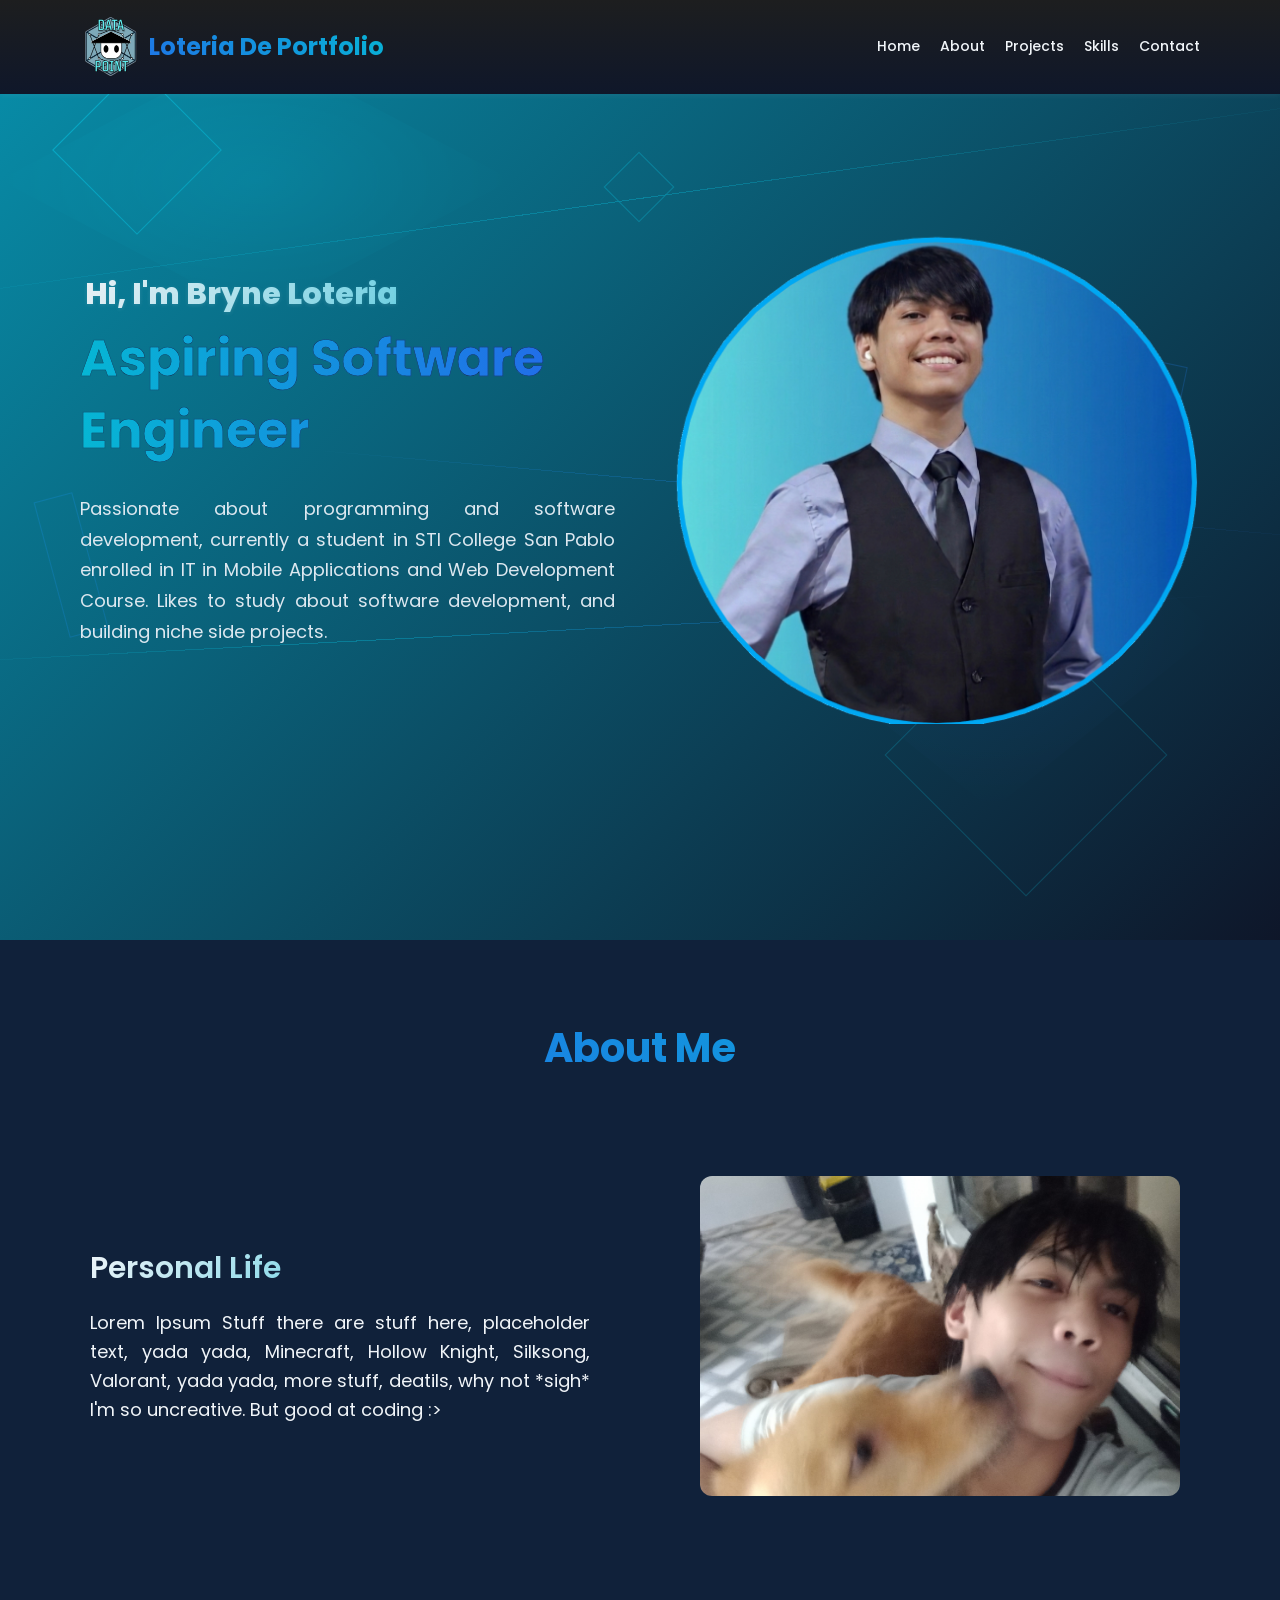
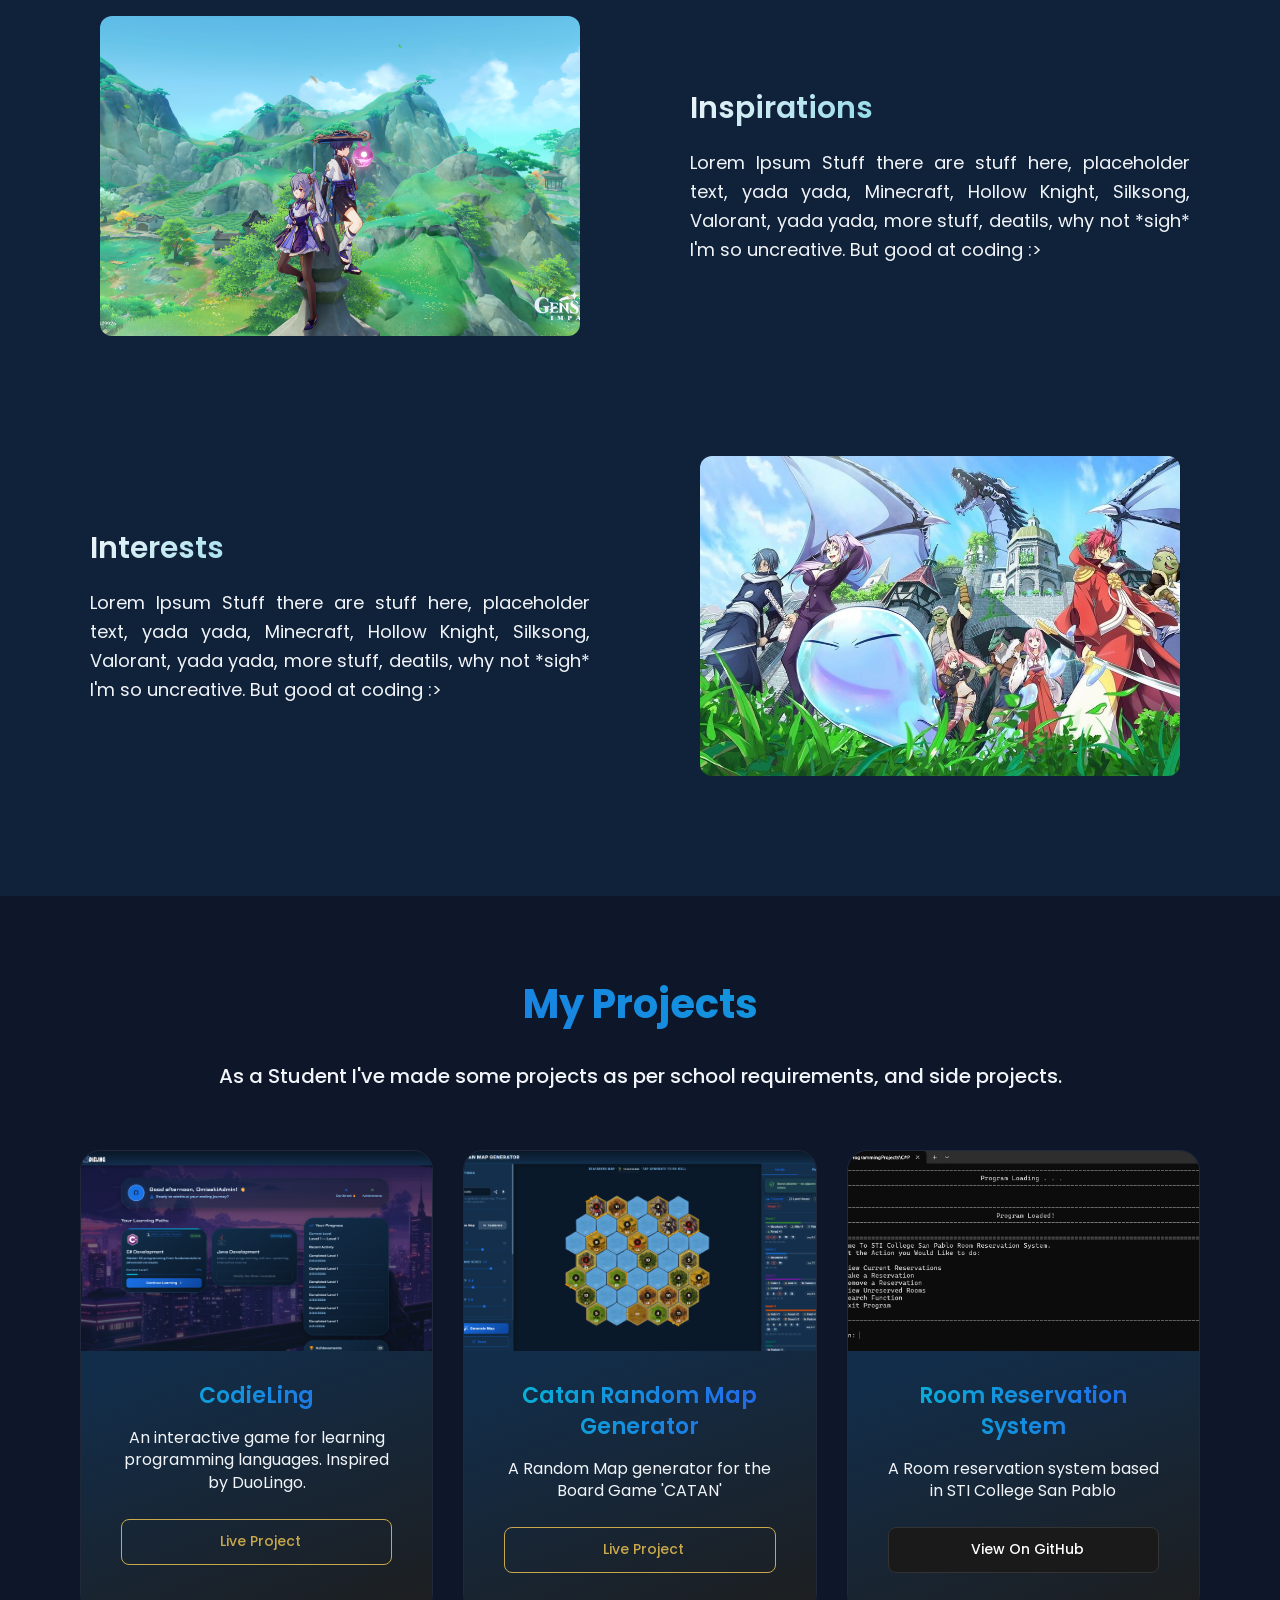
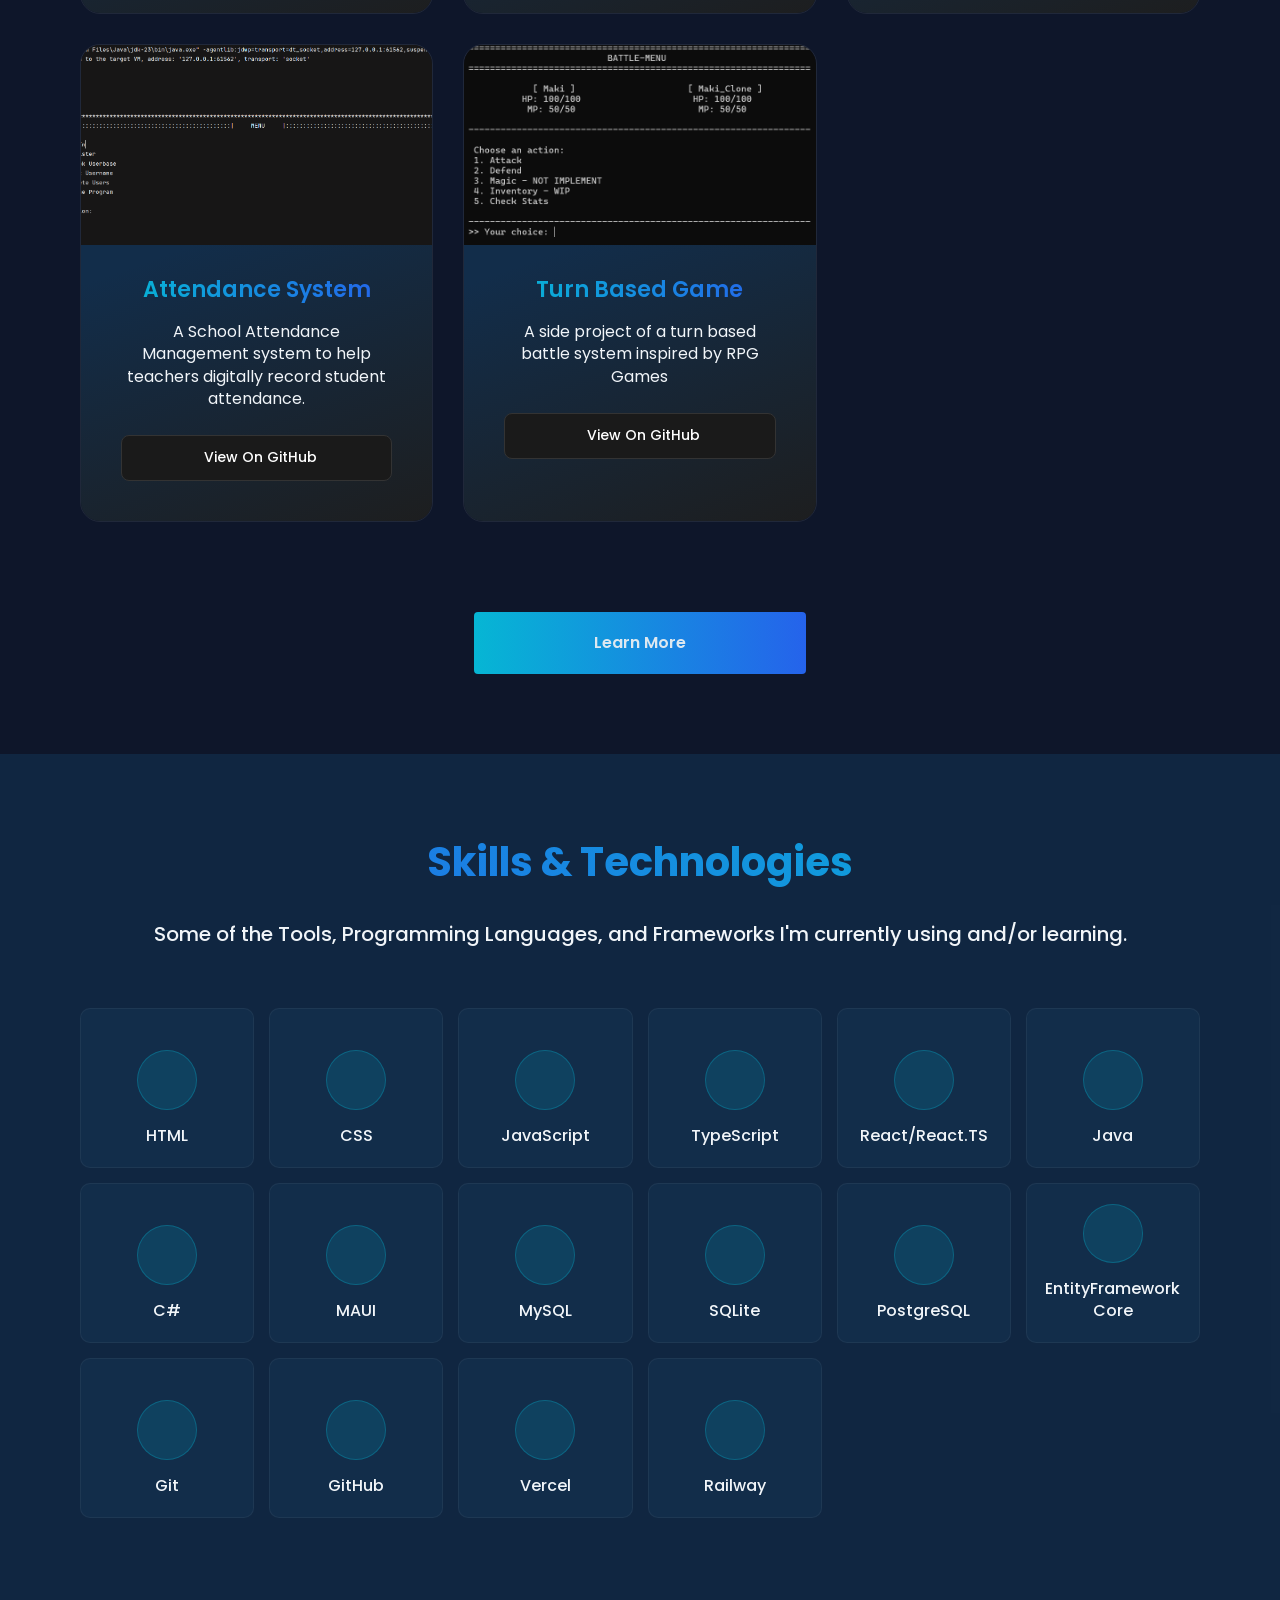
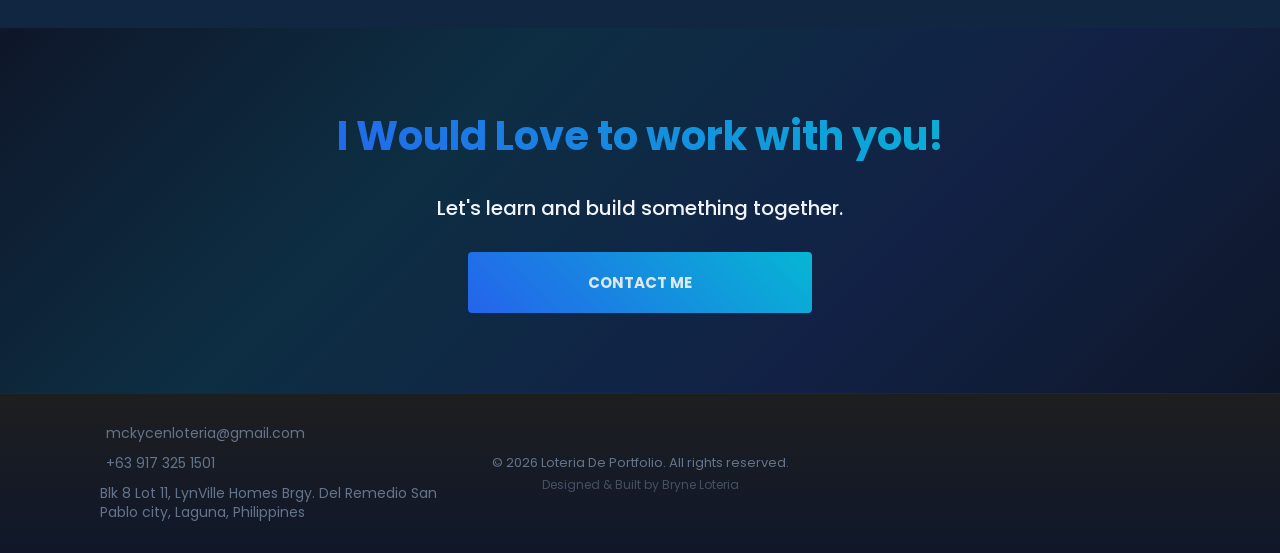
==== commit 5dbdf5c7: "Layout FInished Official" ====
--- a/index.html
+++ b/index.html
@@ -196,8 +196,11 @@
               class="projects__card-image"
             />
             <div class="projects__card-body">
-              <h3 class="projects__card-title">Project Name</h3>
-              <p class="projects__card-description">Description</p>
+              <h3 class="projects__card-title">CodieLing</h3>
+              <p class="projects__card-description">
+                An interactive game for learning programming languages. Inspired
+                by DuoLingo.
+              </p>
               <a
                 href="https://codieling.vercel.app"
                 target="_blank"
@@ -215,8 +218,10 @@
               class="projects__card-image"
             />
             <div class="projects__card-body">
-              <h3 class="projects__card-title">Project Name</h3>
-              <p class="projects__card-description">Description</p>
+              <h3 class="projects__card-title">Catan Random Map Generator</h3>
+              <p class="projects__card-description">
+                A Random Map generator for the Board Game 'CATAN'
+              </p>
               <a
                 href="https://catan-maki-generator.vercel.app"
                 target="_blank"
@@ -234,8 +239,10 @@
               class="projects__card-image"
             />
             <div class="projects__card-body">
-              <h3 class="projects__card-title">Project Name</h3>
-              <p class="projects__card-description">Description</p>
+              <h3 class="projects__card-title">Room Reservation System</h3>
+              <p class="projects__card-description">
+                A Room reservation system based in STI College San Pablo
+              </p>
               <a
                 href="https://github.com/Omisaki-Maki/RoomReservationSystem-ILS"
                 target="_blank"
@@ -252,8 +259,11 @@
               class="projects__card-image"
             />
             <div class="projects__card-body">
-              <h3 class="projects__card-title">Project Name</h3>
-              <p class="projects__card-description">Description</p>
+              <h3 class="projects__card-title">Attendance System</h3>
+              <p class="projects__card-description">
+                A School Attendance Management system to help teachers digitally
+                record student attendance.
+              </p>
               <a
                 href="https://github.com/Omisaki-Maki/COMPRG3-ATTENDANCE_SYSTEM-ILS"
                 target="_blank"
@@ -270,8 +280,11 @@
               class="projects__card-image"
             />
             <div class="projects__card-body">
-              <h3 class="projects__card-title">Project Name</h3>
-              <p class="projects__card-description">Description</p>
+              <h3 class="projects__card-title">Turn Based Game</h3>
+              <p class="projects__card-description">
+                A side project of a turn based battle system inspired by RPG
+                Games
+              </p>
               <a
                 href="https://github.com/Omisaki-Maki/TurnBasedGame"
                 target="_blank"
@@ -282,13 +295,16 @@
             </div>
           </div>
         </div>
+        <div class="projects__button-container">
+          <a href="./projects.html" class="projects__button"
+            >Learn More <i class="fa-solid fa-arrow-up-right-from-square"></i>
+          </a>
+        </div>
       </div>
     </section>
 
     <!-- =====================================================
          SKILLS
-         Animations: title + desc fade up,
-         each skill item pops in with staggered scale bounce
          ===================================================== -->
     <section class="skills">
       <div class="container">
@@ -297,8 +313,6 @@
           Some of the Tools, Programming Languages, and Frameworks I'm currently
           using and/or learning.
         </p>
-
-        <!--  on the grid triggers staggered delays per item -->
         <div class="skills__grid">
           <div class="skills__item">
             <div class="skills__item-icon">
@@ -400,7 +414,6 @@
 
     <!-- =====================================================
          CONTACT
-         Animation: entire block fades + scales up gently
          ===================================================== -->
     <section class="contact">
       <div class="container">
@@ -408,13 +421,13 @@
         <p class="section-description">
           Let's learn and build something together.
         </p>
-        <a href="#" class="contact__button">CONTACT ME</a>
+        <a href="./contact.html" class="contact__button">CONTACT ME</a>
       </div>
     </section>
 
     <!-- =====================================================
          FOOTER
-         Animation: three columns stagger fade up
+
          ===================================================== -->
     <footer class="footer">
       <div class="container">
--- a/styles.css
+++ b/styles.css
@@ -1,5 +1,5 @@
 /* ============================================================
-   styles.css — Creative Visual Designs (CVD)
+   styles.css — Personal Portfolio
    ============================================================
    TABLE OF CONTENTS
    -----------------
@@ -18,7 +18,6 @@
    13. Contact Page
    14. Animations
    15. Aurora
-   16. Scroll Animations
 */
 
 /* ============================================================
@@ -594,7 +593,12 @@
   font-size: clamp(2.5rem, 4vw, 5.5rem);
   font-weight: 700;
   line-height: 1.4;
-  color: var(--clr-light);
+  background: var(--gradient-electric);
+  -webkit-background-clip: text;
+  -webkit-text-fill-color: transparent;
+  -webkit-text-stroke: 0.5px var(--clr-dark-secondary);
+  background-clip: text;
+  padding-right: 4px;
 }
 
 .hero__description {
@@ -762,14 +766,18 @@
 
 .projects__grid {
   display: grid;
-  grid-template-columns: repeat(auto-fit, minmax(320px, 1fr));
+  grid-template-columns: repeat(auto-fill, minmax(320px, 1fr));
   justify-content: center;
   margin: 6rem 0;
   gap: 3rem;
 }
 
 .projects__card {
+  display: flex;
+  flex-direction: column;
   width: 100%;
+  max-width: 480px;
+  justify-self: center;
   overflow: hidden;
   border-radius: var(--border-radius-xl);
   border: 1px solid rgba(255, 255, 255, 0.08);
@@ -797,7 +805,7 @@
 .projects__card-body {
   display: flex;
   flex-direction: column;
-  gap: 1rem;
+  flex: 1;
   background: var(--gradient-surface);
   padding: 2rem 4rem;
 }
@@ -814,8 +822,8 @@
 }
 
 .projects__card-description {
-  text-align: justify;
-  font-size: clamp(1.2rem, 4vw, 1.4rem);
+  text-align: center;
+  font-size: clamp(1.2rem, 4vw, 1.6rem);
   padding: 0.5rem 0;
 }
 
@@ -854,6 +862,36 @@
   }
 }
 
+.projects__button-container {
+  display: flex;
+  justify-content: center;
+}
+
+.projects__button {
+  display: flex;
+  text-align: center;
+  border-radius: 4px;
+  padding: 2rem 12rem;
+  margin: 3rem 0;
+  background: var(--gradient-electric);
+  color: var(--clr-light-warm);
+  font-weight: 550;
+  font-size: clamp(1.2rem, 6vw, 1.6rem);
+  text-align: center;
+  transition: var(--transition-fast);
+
+  &:hover {
+    background: var(--gradient-frost);
+    color: var(--clr-dark-secondary);
+    transform: translateY(-6px);
+    border: 1px solid var(--clr-accent);
+  }
+
+  @media (max-width: 420px) {
+    padding: 2rem 6rem;
+  }
+}
+
 /* ============================================================
    9. SKILLS (index section)
    ============================================================ */
@@ -914,7 +952,13 @@
 
 .contact {
   padding: 5rem 0;
-  background: rgba(15, 23, 42, 0.8);
+  background: linear-gradient(
+    135deg,
+    transparent,
+    rgba(var(--rgb-accent), 0.15),
+    rgba(var(--rgb-primary), 0.15),
+    transparent
+  );
 
   & .container {
     display: flex;
@@ -1731,6 +1775,554 @@
 }
 
 /* ============================================================
+   about.css — About Page Styles
+   ============================================================
+*/
+.aboutPage-hero {
+  padding-top: calc(var(--header-height) + 6rem);
+  padding-bottom: 6rem;
+  position: relative;
+  overflow: hidden;
+  min-height: 60vh;
+  display: flex;
+  align-items: center;
+}
+
+.aboutPage-hero__background {
+  position: absolute;
+  inset: 0;
+  z-index: 0;
+}
+
+.aboutPage-hero__overlay {
+  position: absolute;
+  inset: 0;
+  opacity: 0.75;
+  background: var(--gradient-shimmer);
+}
+
+.aboutPage-hero .container {
+  position: relative;
+  z-index: 1;
+}
+
+.aboutPage-hero__typewriter {
+  color: var(--clr-light-warm);
+}
+
+.typewriter {
+  background: var(--gradient-electric);
+  -webkit-background-clip: text;
+  -webkit-text-fill-color: transparent;
+  background-clip: text;
+  border-right: 2px solid var(--clr-accent);
+  padding-right: 4px;
+}
+
+.typewriter--blink {
+  animation: cursor-blink 0.7s step-end infinite;
+}
+
+@keyframes cursor-blink {
+  0%,
+  100% {
+    border-color: var(--clr-accent);
+  }
+  50% {
+    border-color: transparent;
+  }
+}
+
+.aboutPage-hero__grid {
+  display: grid;
+  grid-template-columns: 2fr 1fr;
+  align-items: center;
+  gap: 6rem;
+
+  @media (max-width: 768px) {
+    grid-template-columns: 1fr;
+    gap: 3rem;
+    text-align: center;
+    justify-items: center;
+  }
+}
+
+.aboutPage-hero__section-right {
+  display: flex;
+  justify-content: flex-end;
+
+  @media (max-width: 768px) {
+    justify-content: center;
+  }
+}
+
+.aboutPage-hero__image {
+  border-radius: 50%;
+  object-fit: cover;
+  width: clamp(180px, 20vw, 340px);
+  height: clamp(180px, 20vw, 340px);
+  border: 3px solid rgba(var(--rgb-accent), 0.4);
+  box-shadow: 0 0 40px rgba(var(--rgb-accent), 0.15);
+}
+
+/* ============================================================
+   2. PERSONAL LIFE
+   ============================================================ */
+
+.aboutPage-personal {
+  padding: 7rem 0;
+  background: rgba(18, 45, 74, 0.5);
+}
+
+.aboutPage-personal__grid {
+  display: grid;
+  grid-template-columns: repeat(4, 1fr);
+  gap: 2.4rem;
+  margin-top: 5rem;
+
+  @media (max-width: 1024px) {
+    grid-template-columns: repeat(2, 1fr);
+  }
+
+  @media (max-width: 560px) {
+    grid-template-columns: 1fr;
+  }
+}
+
+.aboutPage-personal__item {
+  display: flex;
+  flex-direction: column;
+  gap: 1.8rem;
+  background: var(--gradient-surface);
+  border: 1px solid rgba(255, 255, 255, 0.06);
+  border-radius: var(--border-radius-lg);
+  overflow: hidden;
+  transition: var(--transition);
+
+  &:hover {
+    border-color: var(--clr-accent);
+    transform: translateY(-4px);
+    box-shadow: var(--shadow-accent-glow);
+  }
+}
+
+.aboutPage-personal__img-wrap {
+  width: 100%;
+  aspect-ratio: 4 / 3;
+  overflow: hidden;
+
+  & img {
+    width: 100%;
+    height: 100%;
+    object-fit: cover;
+    display: block;
+    transition: transform 0.5s ease;
+  }
+}
+
+.aboutPage-personal__item:hover .aboutPage-personal__img-wrap img {
+  transform: scale(1.06);
+}
+
+.aboutPage-personal__caption {
+  padding: 0 1.8rem 1.8rem;
+  font-size: clamp(1.2rem, 1.4vw, 1.4rem);
+  color: var(--clr-light-warm);
+  line-height: 1.7;
+  text-align: justify;
+}
+
+/* ============================================================
+   3. EDUCATION
+   ============================================================ */
+
+.aboutPage-education {
+  padding: 7rem 0;
+  background: rgba(15, 23, 42, 0.75);
+}
+
+/* ── Campus Banner ── */
+
+.aboutPage-education__banner {
+  position: relative;
+  width: 100%;
+  height: clamp(180px, 28vw, 380px);
+  border-radius: var(--border-radius-lg);
+  overflow: hidden;
+  margin-top: 4rem;
+  margin-bottom: 6rem;
+}
+
+.aboutPage-education__banner-img {
+  width: 100%;
+  height: 100%;
+  object-fit: cover;
+  display: block;
+  filter: brightness(0.6);
+  transition: transform 0.6s ease;
+}
+
+.aboutPage-education__banner:hover .aboutPage-education__banner-img {
+  transform: scale(1.04);
+}
+
+.aboutPage-education__banner-overlay {
+  position: absolute;
+  inset: 0;
+  display: flex;
+  align-items: flex-end;
+  padding: clamp(1.5rem, 3vw, 3rem);
+  background: linear-gradient(
+    to top,
+    rgba(10, 18, 36, 0.85) 0%,
+    transparent 60%
+  );
+}
+
+.aboutPage-education__banner-label {
+  font-size: clamp(1.6rem, 3vw, 2.8rem);
+  font-weight: 700;
+  background: var(--gradient-frost);
+  -webkit-background-clip: text;
+  -webkit-text-fill-color: transparent;
+  background-clip: text;
+  letter-spacing: 0.04em;
+}
+
+/* ── Shared row layout ── */
+
+.aboutPage-education__row {
+  display: grid;
+  gap: clamp(2rem, 5vw, 6rem);
+  align-items: center;
+  margin-bottom: 6rem;
+
+  @media (max-width: 768px) {
+    grid-template-columns: 1fr !important;
+    gap: 3rem;
+  }
+}
+
+.aboutPage-education__row--me {
+  grid-template-columns: 1fr 1.6fr;
+}
+
+.aboutPage-education__row--class {
+  grid-template-columns: 1.6fr 1fr;
+}
+
+.aboutPage-education__img-wrap {
+  border-radius: var(--border-radius-lg);
+  overflow: hidden;
+  border: 1px solid rgba(var(--rgb-accent), 0.2);
+  box-shadow: var(--shadow-accent-glow);
+
+  & img {
+    width: 100%;
+    height: clamp(220px, 30vw, 420px);
+    object-fit: cover;
+    display: block;
+    transition: transform 0.5s ease;
+  }
+
+  &:hover img {
+    transform: scale(1.04);
+  }
+}
+
+/* ── Meta details block ── */
+
+.aboutPage-education__details {
+  display: flex;
+  flex-direction: column;
+  gap: 2.5rem;
+}
+
+.aboutPage-education__meta {
+  display: flex;
+  flex-direction: column;
+  gap: 1.6rem;
+  padding: 2.4rem;
+  background: var(--gradient-surface);
+  border: 1px solid rgba(var(--rgb-accent), 0.15);
+  border-radius: var(--border-radius-lg);
+}
+
+.aboutPage-education__meta-item {
+  display: flex;
+  align-items: flex-start;
+  gap: 1.4rem;
+
+  & i {
+    color: var(--clr-accent);
+    font-size: clamp(1.6rem, 2vw, 2rem);
+    margin-top: 0.2rem;
+    flex-shrink: 0;
+  }
+
+  & div {
+    display: flex;
+    flex-direction: column;
+    gap: 0.2rem;
+  }
+}
+
+.aboutPage-education__meta-label {
+  font-size: 1.1rem;
+  font-weight: 700;
+  letter-spacing: 0.1em;
+  text-transform: uppercase;
+  color: var(--clr-accent);
+}
+
+.aboutPage-education__meta-value {
+  font-size: clamp(1.3rem, 1.6vw, 1.6rem);
+  font-weight: 500;
+  color: var(--clr-light);
+}
+
+.aboutPage-education__paragraph {
+  font-size: clamp(1.2rem, 1.5vw, 1.5rem);
+  color: var(--clr-light-warm);
+  line-height: 1.8;
+  text-align: justify;
+}
+
+/* ── Class row extras ── */
+
+.aboutPage-education__class-text {
+  display: flex;
+  flex-direction: column;
+  gap: 2rem;
+}
+
+.aboutPage-education__row-title {
+  font-size: clamp(2rem, 3vw, 2.8rem);
+  font-weight: 700;
+  background: var(--gradient-frost);
+  -webkit-background-clip: text;
+  -webkit-text-fill-color: transparent;
+  background-clip: text;
+}
+
+/* ============================================================
+   4. INSPIRATIONS
+   ============================================================ */
+
+.aboutPage-inspirations {
+  padding: 7rem 0;
+  background: rgba(18, 45, 74, 0.6);
+}
+
+.aboutPage-inspirations__list {
+  display: flex;
+  flex-direction: column;
+  gap: clamp(3rem, 5vw, 6rem);
+  margin-top: 5rem;
+}
+
+.aboutPage-inspirations__item {
+  display: grid;
+  grid-template-columns: 1.2fr 1fr;
+  gap: clamp(2rem, 4vw, 5rem);
+  align-items: center;
+  padding: 3rem;
+  background: var(--gradient-surface);
+  border: 1px solid rgba(255, 255, 255, 0.06);
+  border-radius: var(--border-radius-xl);
+  transition: var(--transition);
+
+  &:hover {
+    border-color: rgba(var(--rgb-accent), 0.3);
+    box-shadow: var(--shadow-accent-glow);
+  }
+
+  @media (max-width: 768px) {
+    grid-template-columns: 1fr;
+    gap: 2rem;
+  }
+}
+
+/* Mirrored — image on right */
+.aboutPage-inspirations__item--mirrored {
+  grid-template-columns: 1fr 1.2fr;
+
+  & .aboutPage-inspirations__img-wrap {
+    order: 2;
+  }
+
+  & .aboutPage-inspirations__content {
+    order: 1;
+  }
+
+  @media (max-width: 768px) {
+    grid-template-columns: 1fr;
+
+    & .aboutPage-inspirations__img-wrap {
+      order: 0;
+    }
+    & .aboutPage-inspirations__content {
+      order: 1;
+    }
+  }
+}
+
+.aboutPage-inspirations__img-wrap {
+  border-radius: var(--border-radius-lg);
+  overflow: hidden;
+  aspect-ratio: 16 / 9;
+
+  & img {
+    width: 100%;
+    height: 100%;
+    object-fit: cover;
+    display: block;
+    transition: transform 0.6s ease;
+  }
+}
+
+.aboutPage-inspirations__item:hover .aboutPage-inspirations__img-wrap img {
+  transform: scale(1.05);
+}
+
+.aboutPage-inspirations__content {
+  display: flex;
+  flex-direction: column;
+  gap: 1.6rem;
+}
+
+.aboutPage-inspirations__title {
+  font-size: clamp(2rem, 2.5vw, 2.8rem);
+  font-weight: 700;
+  background: var(--gradient-electric);
+  -webkit-background-clip: text;
+  -webkit-text-fill-color: transparent;
+  background-clip: text;
+  line-height: 1.2;
+}
+
+.aboutPage-inspirations__desc {
+  font-size: clamp(1.2rem, 1.5vw, 1.5rem);
+  color: var(--clr-light-warm);
+  line-height: 1.8;
+  text-align: justify;
+}
+
+/* ============================================================
+   5. HOBBIES
+   ============================================================ */
+
+.aboutPage-hobbies {
+  padding: 7rem 0;
+  background: rgba(15, 23, 42, 0.8);
+}
+
+.aboutPage-hobbies__intro {
+  max-width: 82rem;
+  margin: 0 auto 5rem;
+  font-size: clamp(1.3rem, 1.6vw, 1.6rem);
+  color: var(--clr-light-warm);
+  line-height: 1.9;
+  text-align: justify;
+}
+
+.aboutPage-hobbies__gallery {
+  display: grid;
+  grid-template-columns: repeat(4, 1fr);
+  gap: 2rem;
+
+  @media (max-width: 1024px) {
+    grid-template-columns: repeat(2, 1fr);
+  }
+
+  @media (max-width: 480px) {
+    grid-template-columns: 1fr 1fr;
+    gap: 1.2rem;
+  }
+}
+
+.aboutPage-hobbies__item {
+  display: flex;
+  flex-direction: column;
+  gap: 0;
+  border-radius: var(--border-radius-lg);
+  overflow: hidden;
+  border: 1px solid rgba(255, 255, 255, 0.06);
+  transition: var(--transition);
+  cursor: default;
+
+  &:hover {
+    border-color: var(--clr-accent);
+    transform: translateY(-4px);
+    box-shadow: var(--shadow-accent-glow);
+  }
+}
+
+.aboutPage-hobbies__img-wrap {
+  position: relative;
+  aspect-ratio: 1 / 1;
+  overflow: hidden;
+
+  & img {
+    width: 100%;
+    height: 100%;
+    object-fit: cover;
+    display: block;
+    transition: transform 0.5s ease;
+  }
+}
+
+.aboutPage-hobbies__item:hover .aboutPage-hobbies__img-wrap img {
+  transform: scale(1.08);
+}
+
+.aboutPage-hobbies__img-overlay {
+  position: absolute;
+  inset: 0;
+  background: rgba(var(--rgb-accent), 0);
+  display: flex;
+  align-items: center;
+  justify-content: center;
+  transition: background 0.3s ease;
+
+  & i {
+    font-size: clamp(2.4rem, 4vw, 4rem);
+    color: var(--clr-white);
+    opacity: 0;
+    transform: scale(0.7);
+    transition:
+      opacity 0.3s ease,
+      transform 0.3s ease;
+  }
+}
+
+.aboutPage-hobbies__item:hover .aboutPage-hobbies__img-overlay {
+  background: rgba(var(--rgb-accent), 0.35);
+
+  & i {
+    opacity: 1;
+    transform: scale(1);
+  }
+}
+
+.aboutPage-hobbies__label {
+  display: flex;
+  align-items: center;
+  justify-content: center;
+  gap: 0.8rem;
+  padding: 1.2rem 1rem;
+  background: var(--gradient-surface);
+  font-size: clamp(1.2rem, 1.5vw, 1.4rem);
+  font-weight: 600;
+  color: var(--clr-light);
+
+  & i {
+    color: var(--clr-accent);
+    font-size: clamp(1.3rem, 1.6vw, 1.6rem);
+  }
+}
+
+/* ============================================================
    13. CONTACT PAGE (contact.html)
    ============================================================ */
 
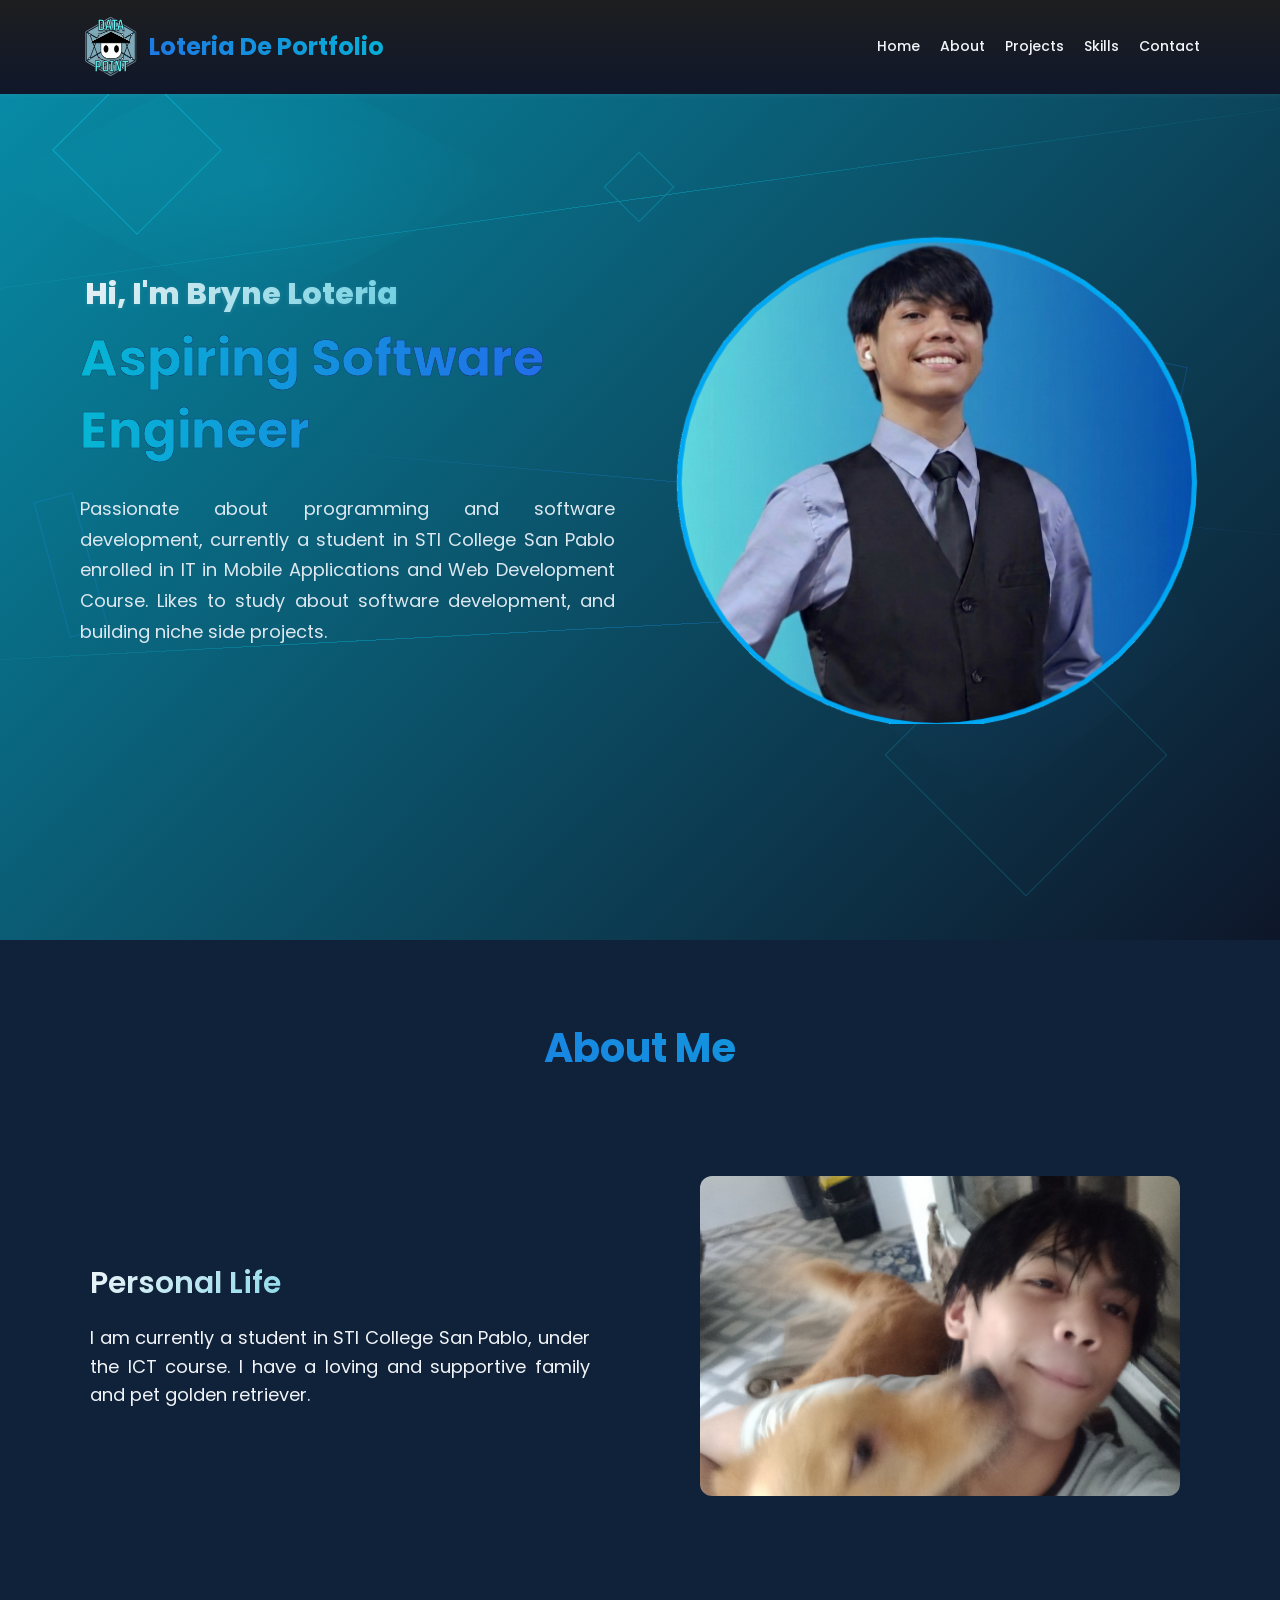
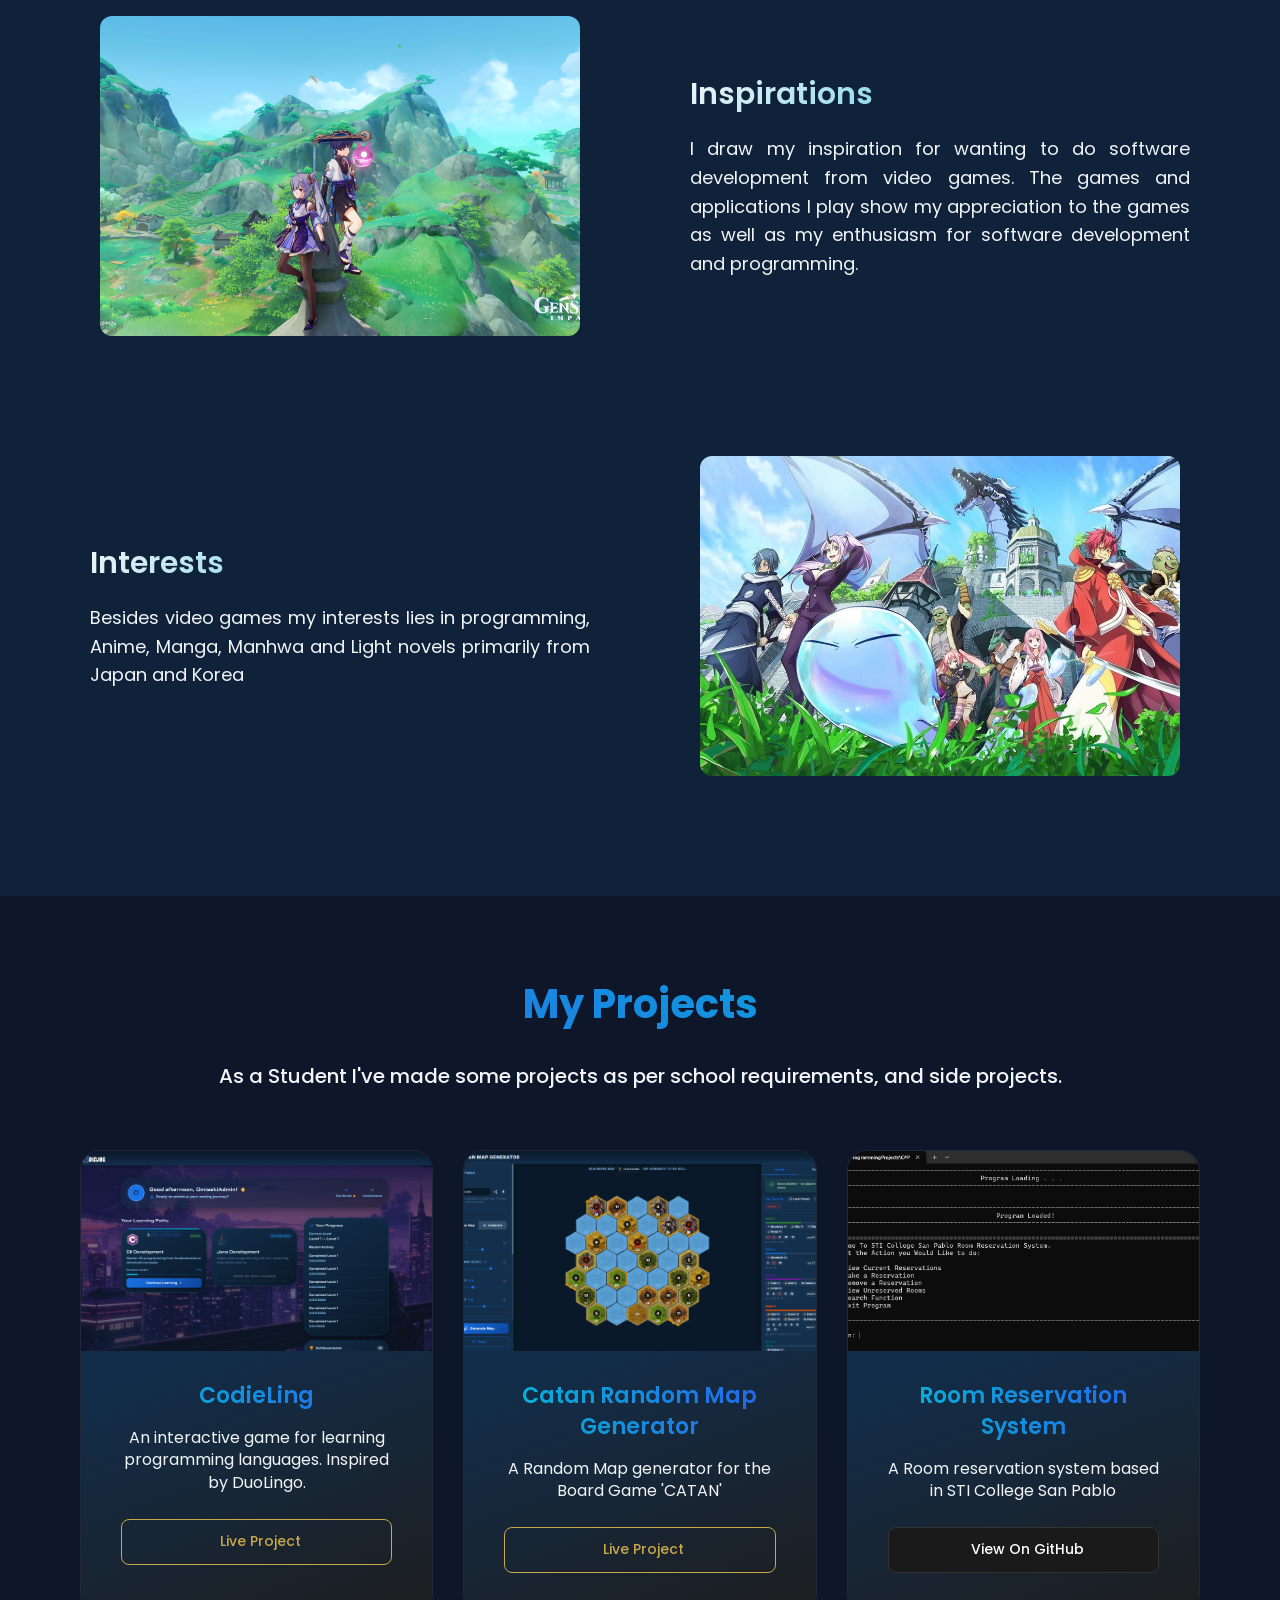
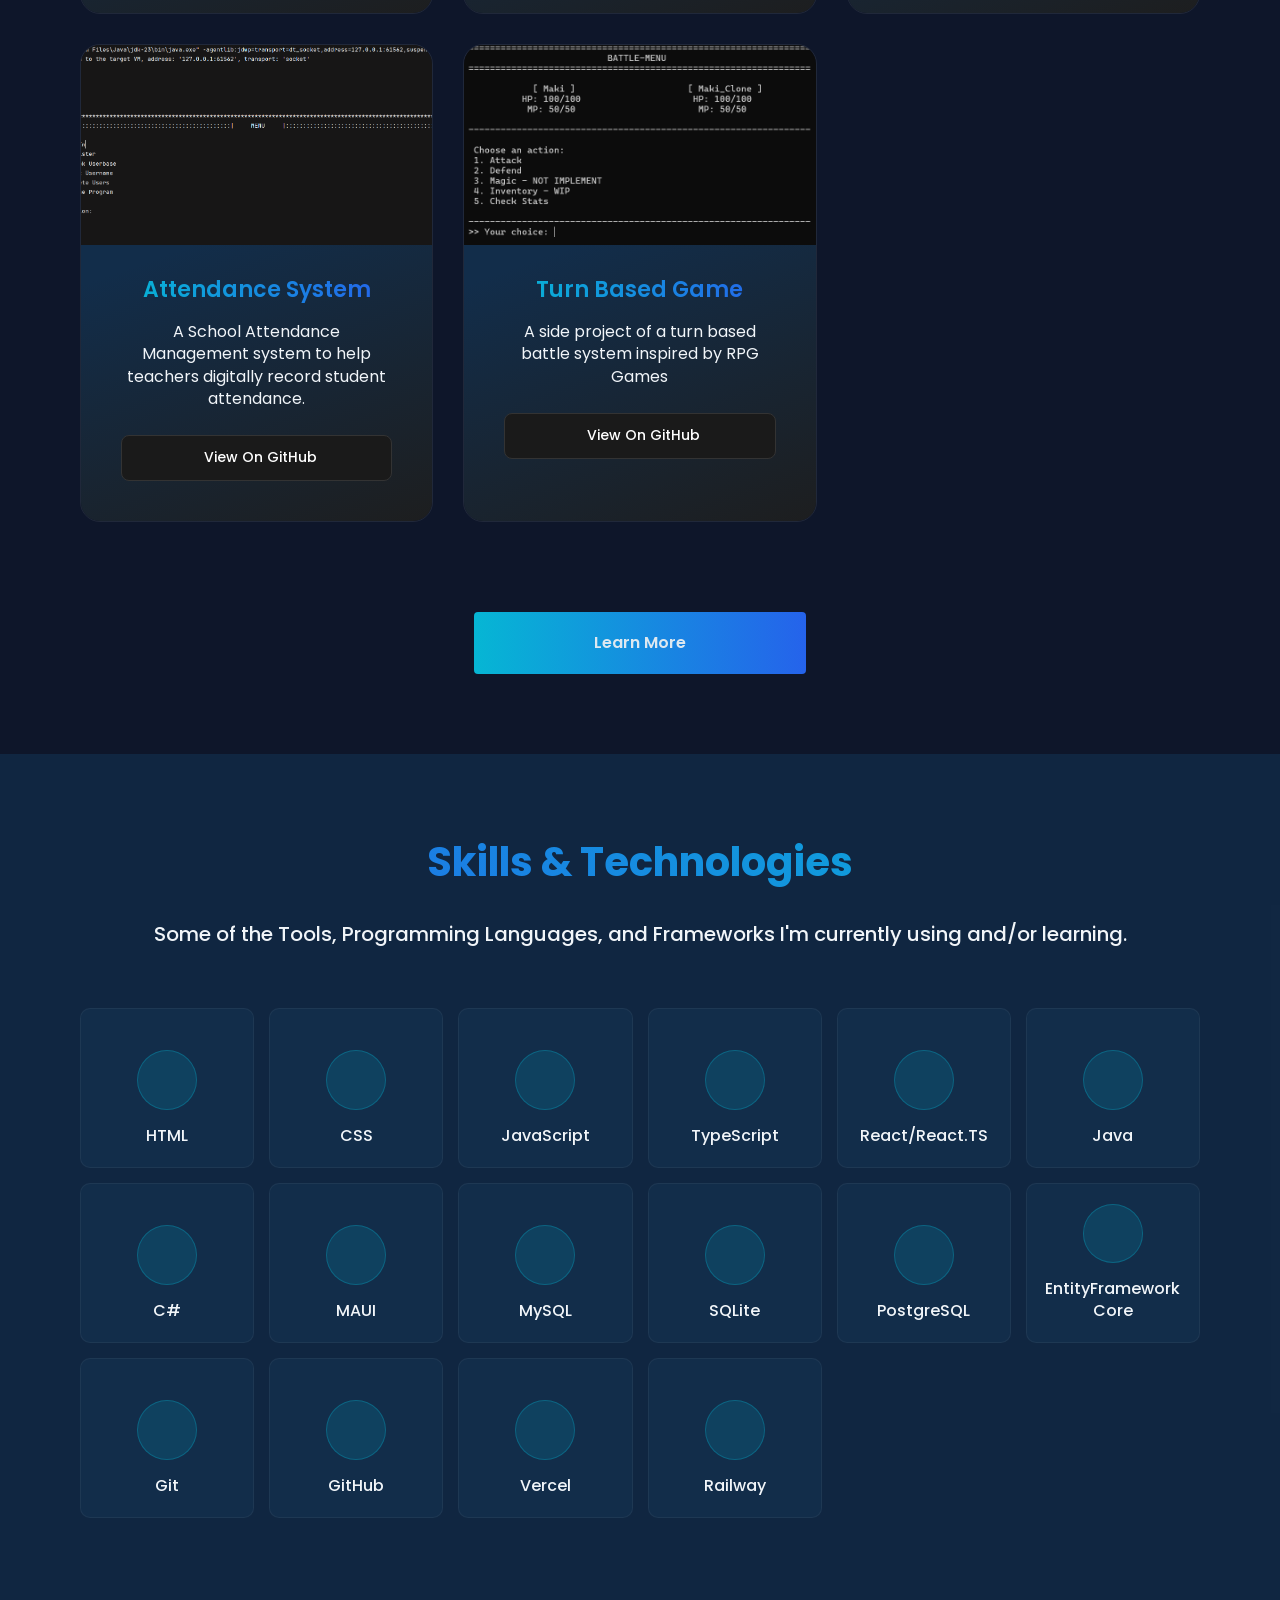
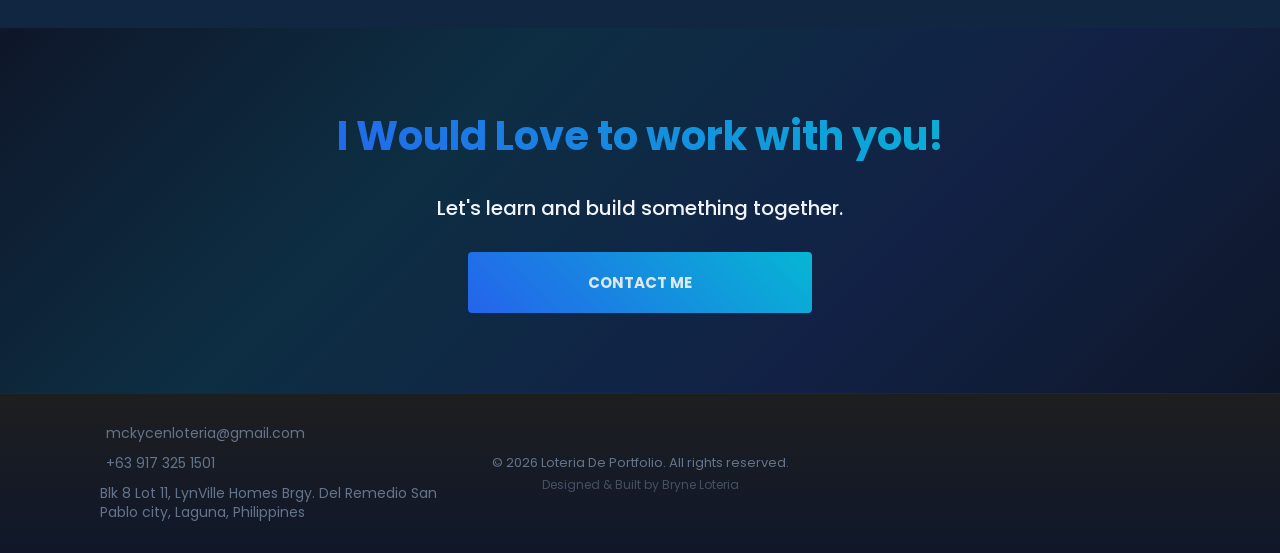
==== commit 35a54943: "HomePage Done!" ====
--- a/index.html
+++ b/index.html
@@ -114,10 +114,9 @@
           <div class="about__section-left">
             <h3 class="about__section-title">Personal Life</h3>
             <p class="about__section-description">
-              Lorem Ipsum Stuff there are stuff here, placeholder text, yada
-              yada, Minecraft, Hollow Knight, Silksong, Valorant, yada yada,
-              more stuff, deatils, why not *sigh* I'm so uncreative. But good at
-              coding :>
+              I am currently a student in STI College San Pablo, under the ICT
+              course. I have a loving and supportive family and pet golden
+              retriever.
             </p>
           </div>
           <div class="about__section-right">
@@ -147,10 +146,10 @@
           <div class="about__section-left">
             <h3 class="about__section-title">Inspirations</h3>
             <p class="about__section-description">
-              Lorem Ipsum Stuff there are stuff here, placeholder text, yada
-              yada, Minecraft, Hollow Knight, Silksong, Valorant, yada yada,
-              more stuff, deatils, why not *sigh* I'm so uncreative. But good at
-              coding :>
+              I draw my inspiration for wanting to do software development from
+              video games. The games and applications I play show my
+              appreciation to the games as well as my enthusiasm for software
+              development and programming.
             </p>
           </div>
         </div>
@@ -160,10 +159,8 @@
           <div class="about__section-left">
             <h3 class="about__section-title">Interests</h3>
             <p class="about__section-description">
-              Lorem Ipsum Stuff there are stuff here, placeholder text, yada
-              yada, Minecraft, Hollow Knight, Silksong, Valorant, yada yada,
-              more stuff, deatils, why not *sigh* I'm so uncreative. But good at
-              coding :>
+              Besides video games my interests lies in programming, Anime,
+              Manga, Manhwa and Light novels primarily from Japan and Korea
             </p>
           </div>
           <div class="about__section-right">
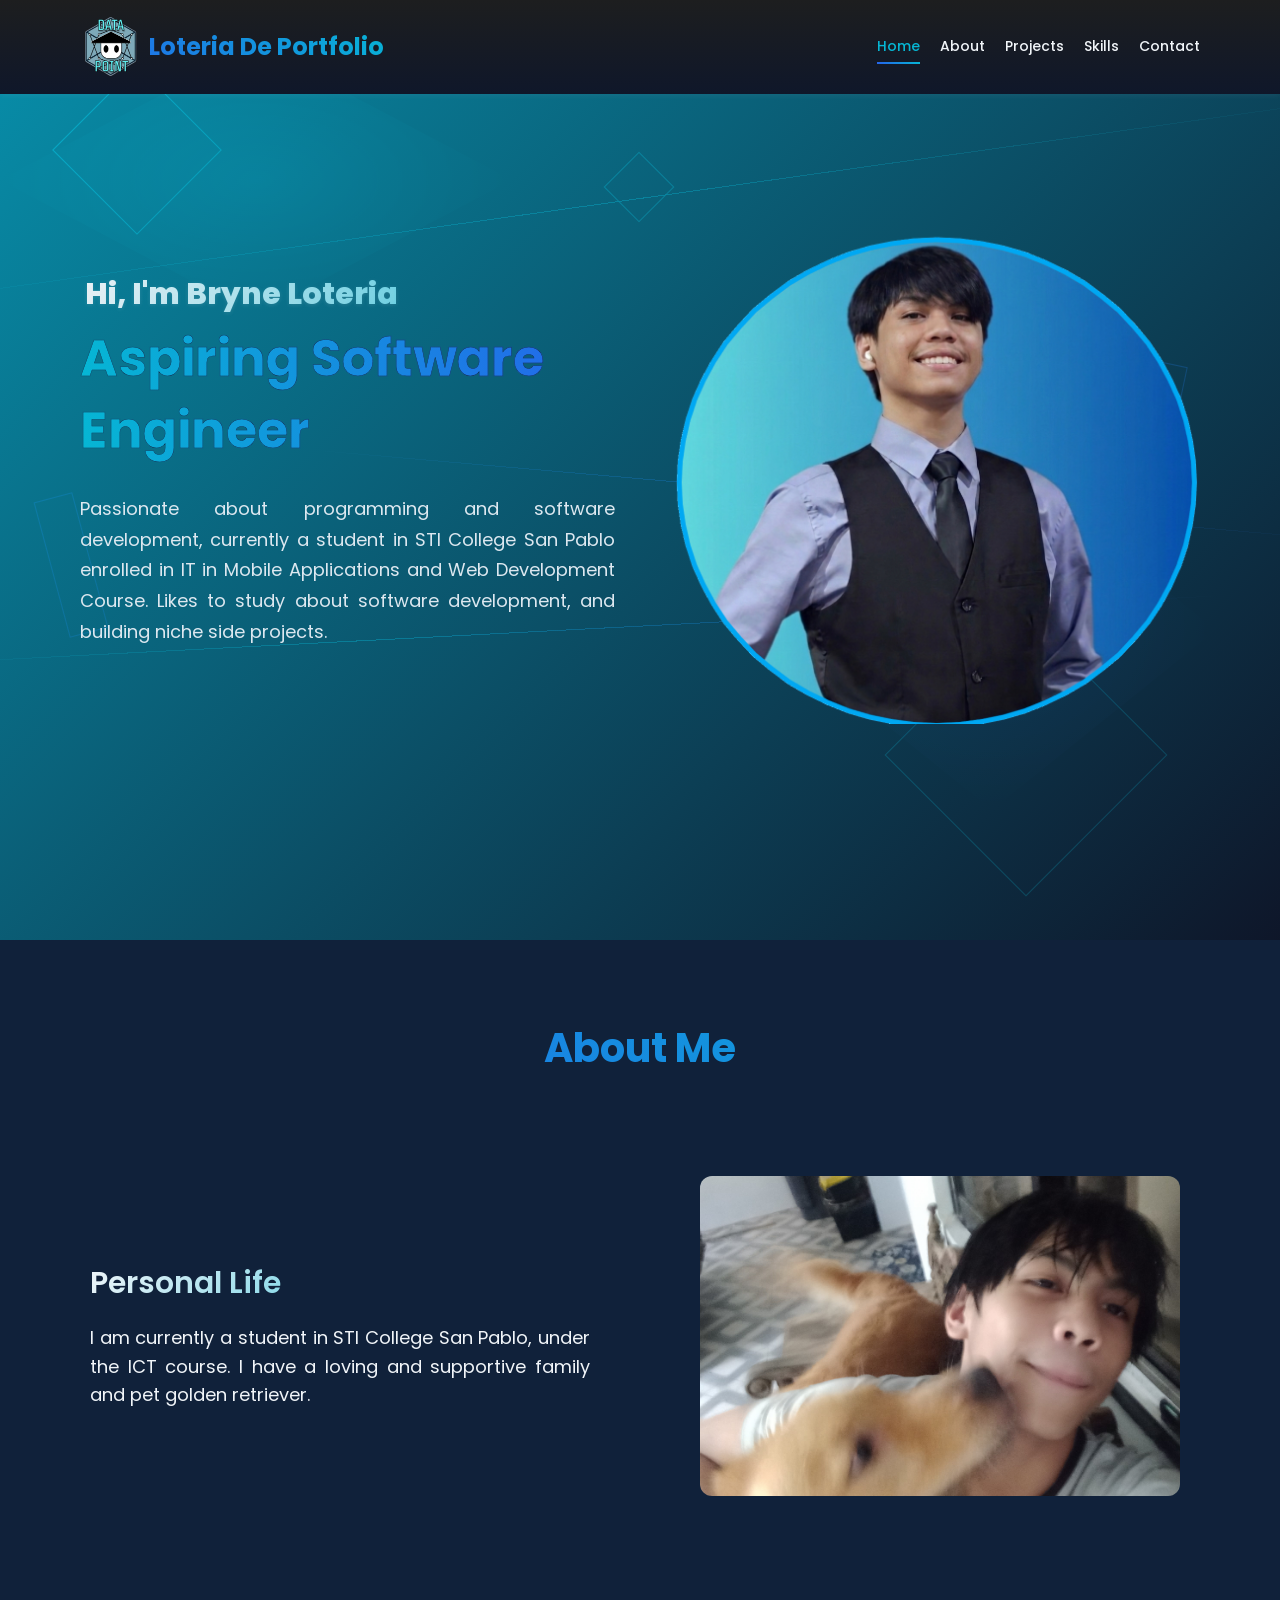
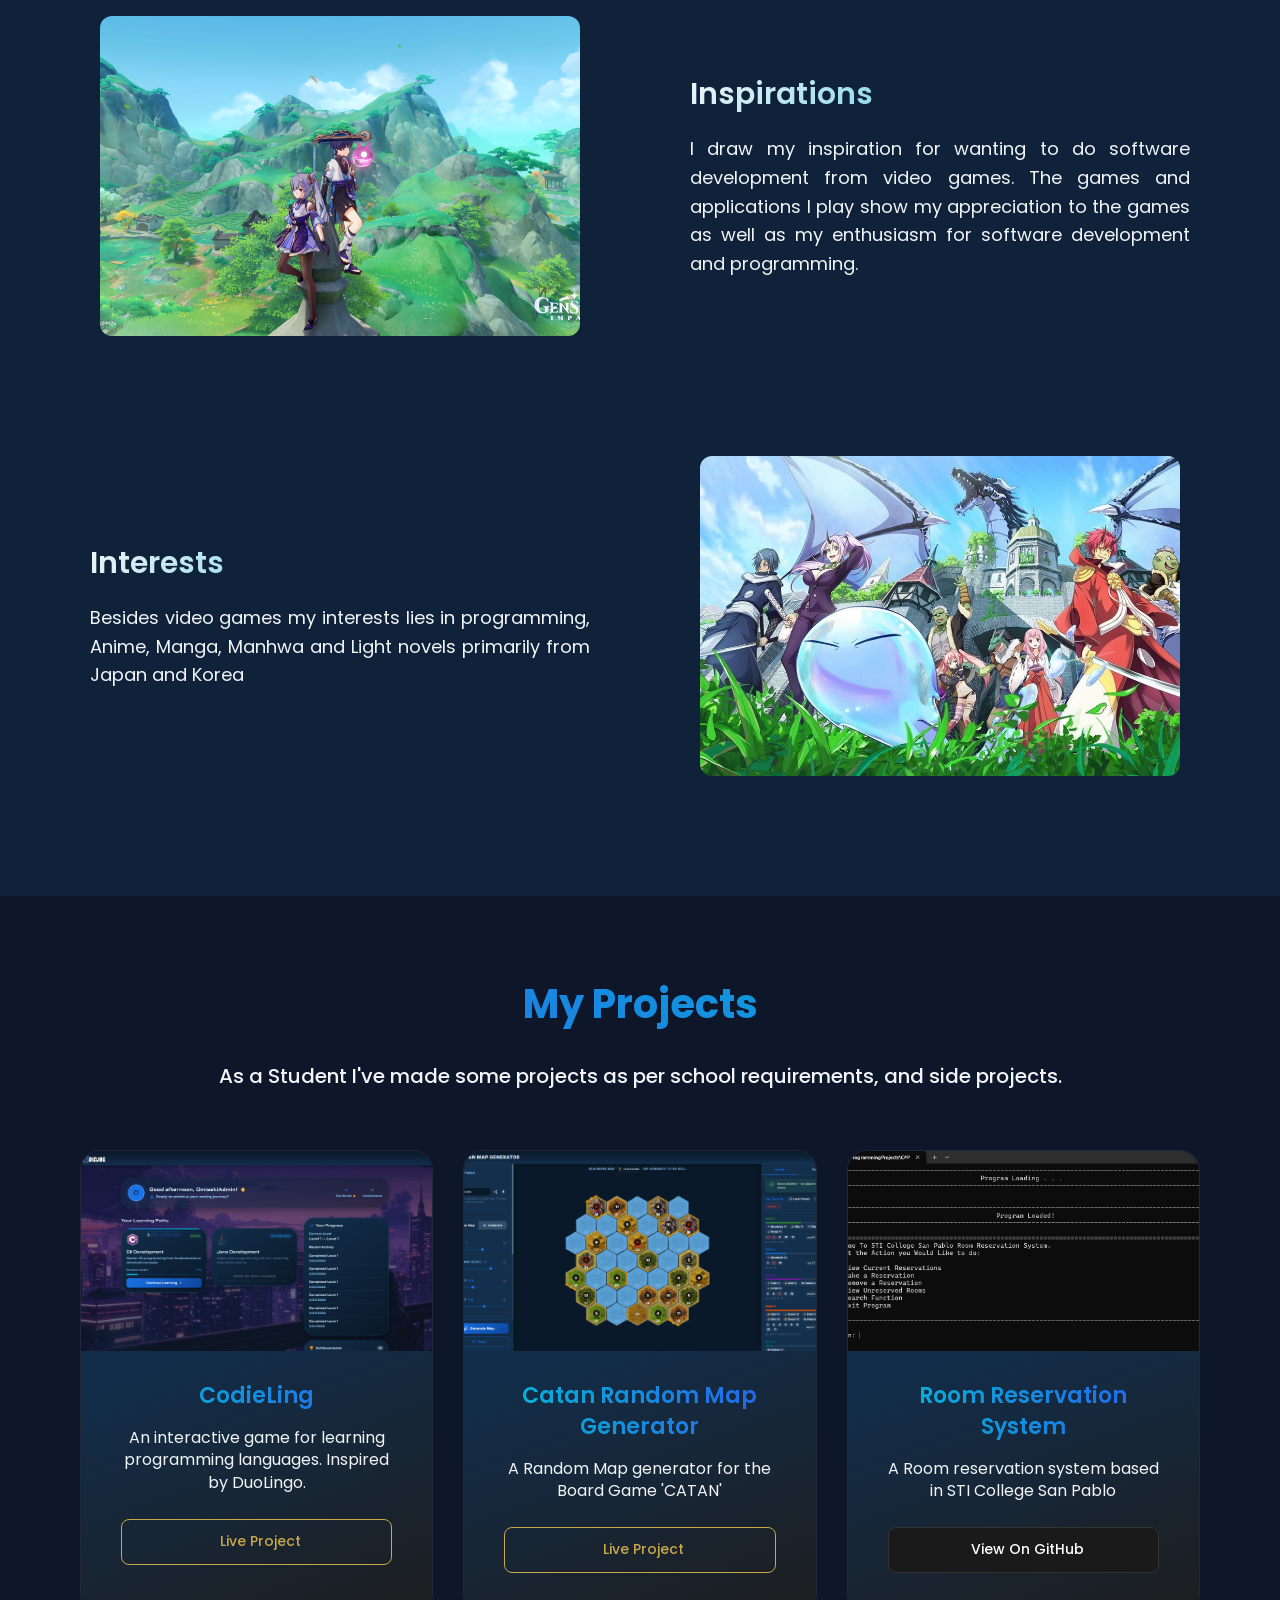
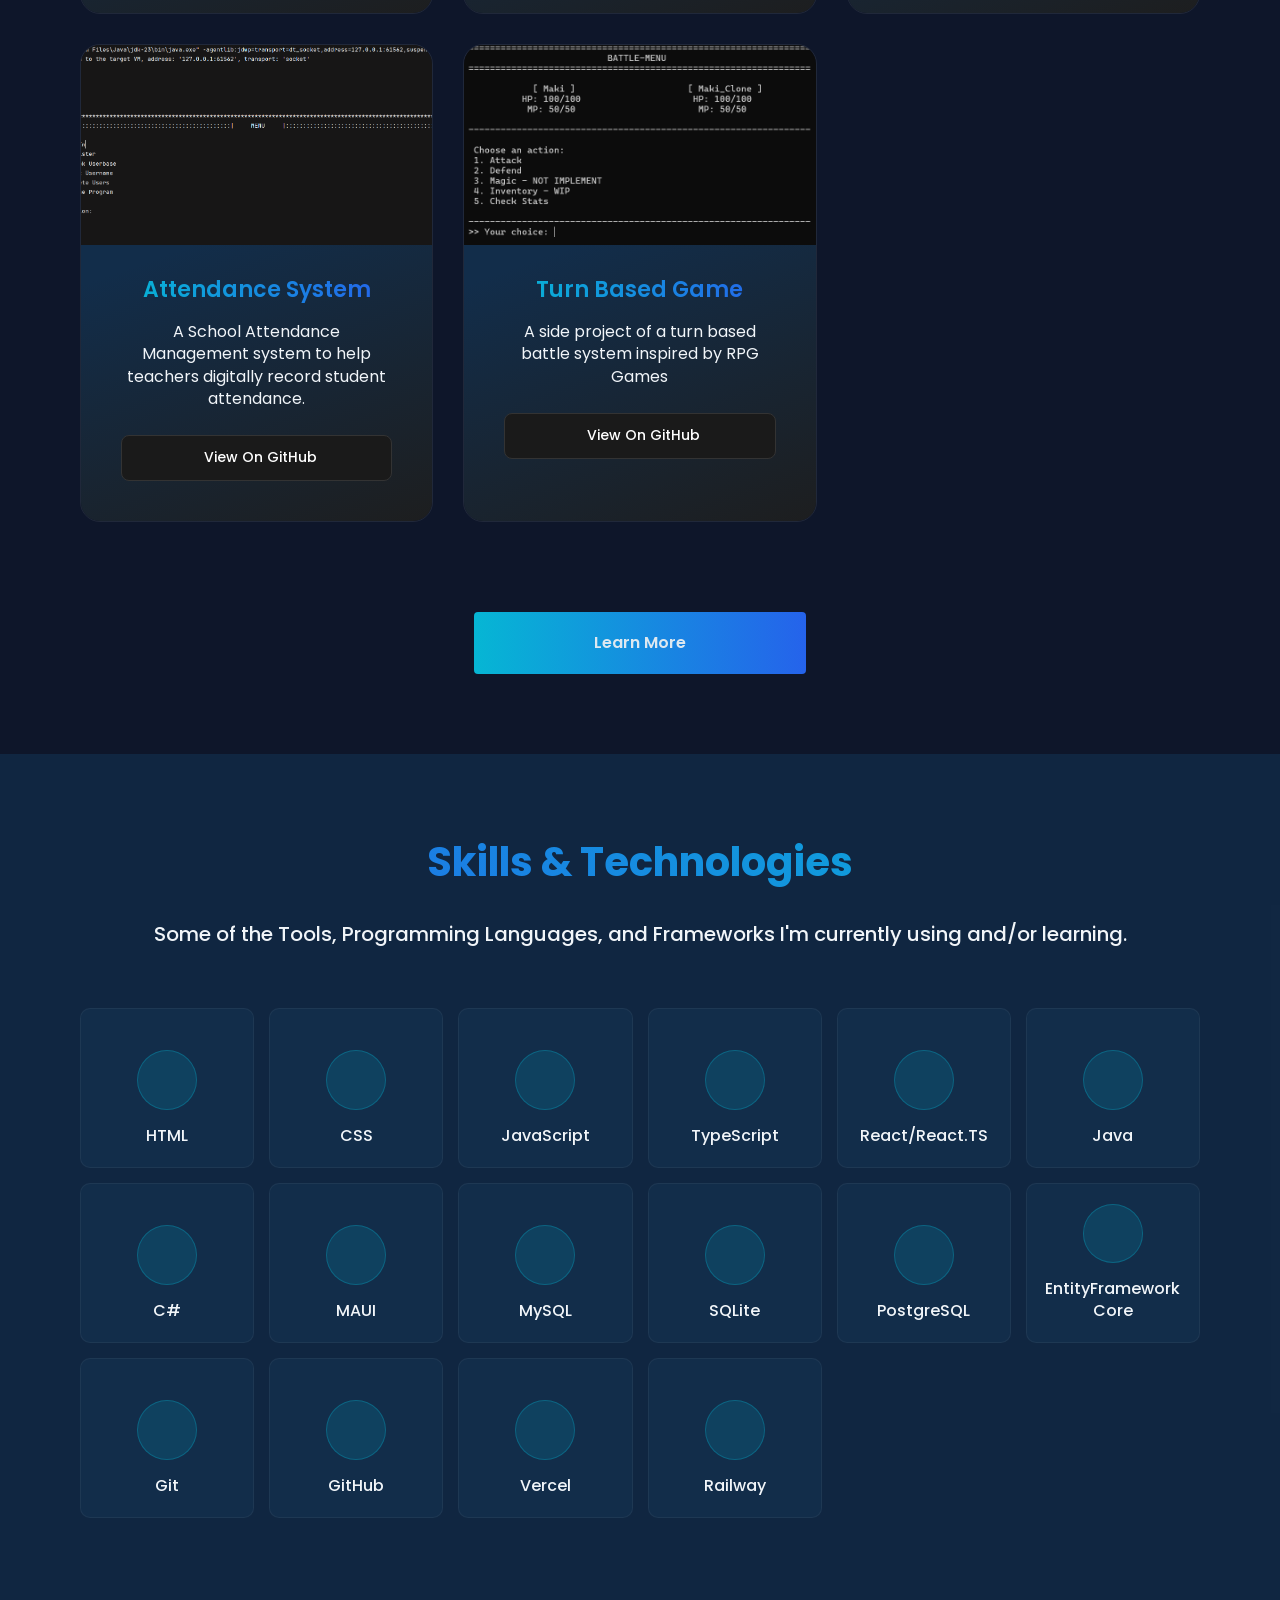
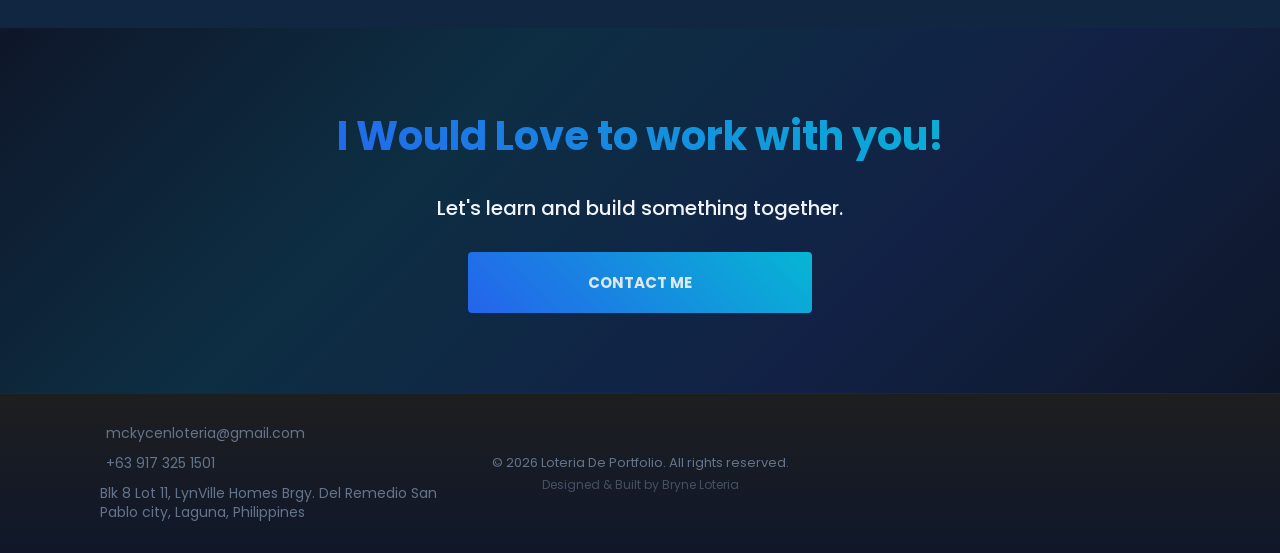
==== commit df122cb8: "So Far doing great" ====
--- a/index.html
+++ b/index.html
@@ -48,7 +48,7 @@
             Loteria De Portfolio</a
           >
           <ul class="header__nav-links" id="navLinks">
-            <li><a href="./index.html">Home</a></li>
+            <li><a href="./index.html " class="header__nav-active">Home</a></li>
             <li><a href="./about.html">About</a></li>
             <li><a href="./projects.html">Projects</a></li>
             <li><a href="./skills.html">Skills</a></li>
--- a/styles.css
+++ b/styles.css
@@ -436,6 +436,14 @@
     }
   }
 
+  .header__nav-active {
+    color: var(--clr-accent) !important;
+
+    &::after {
+      width: 100% !important;
+    }
+  }
+
   @media (max-width: 768px) {
     position: fixed;
     right: -100%;
